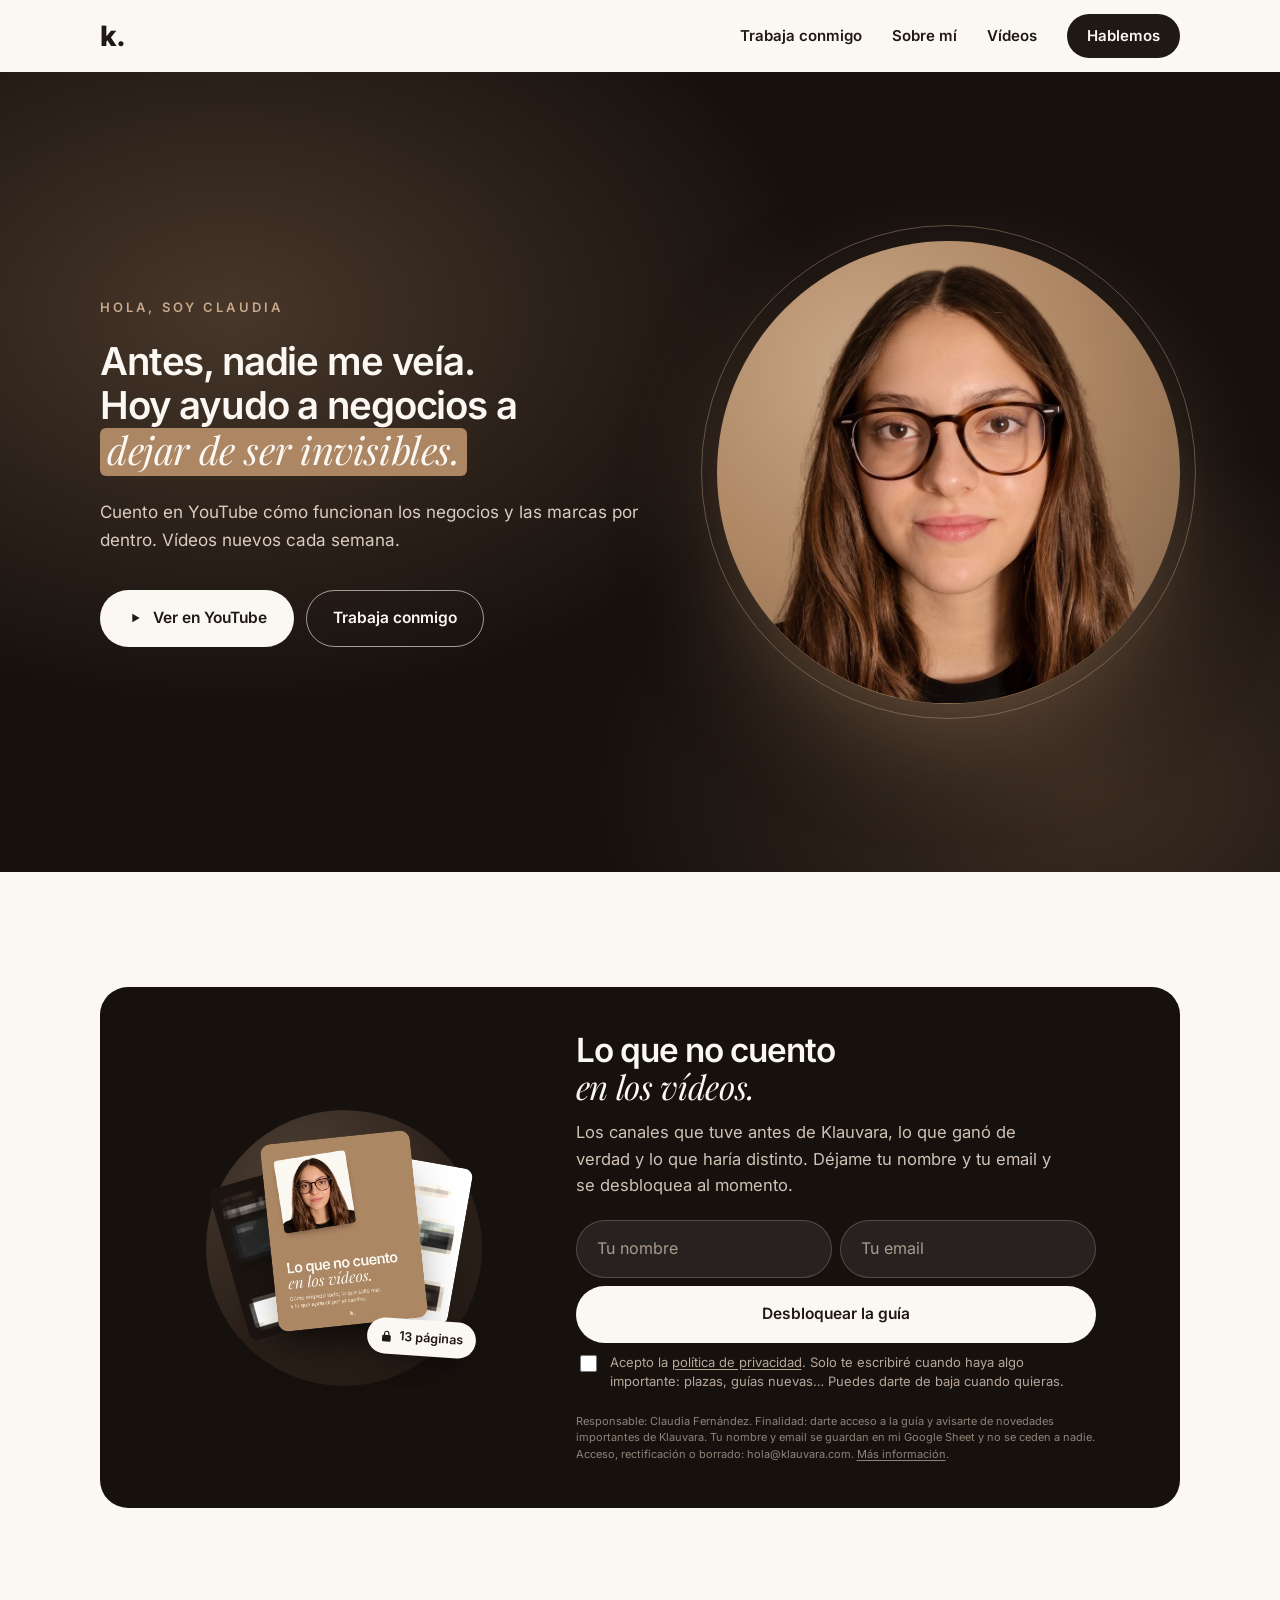
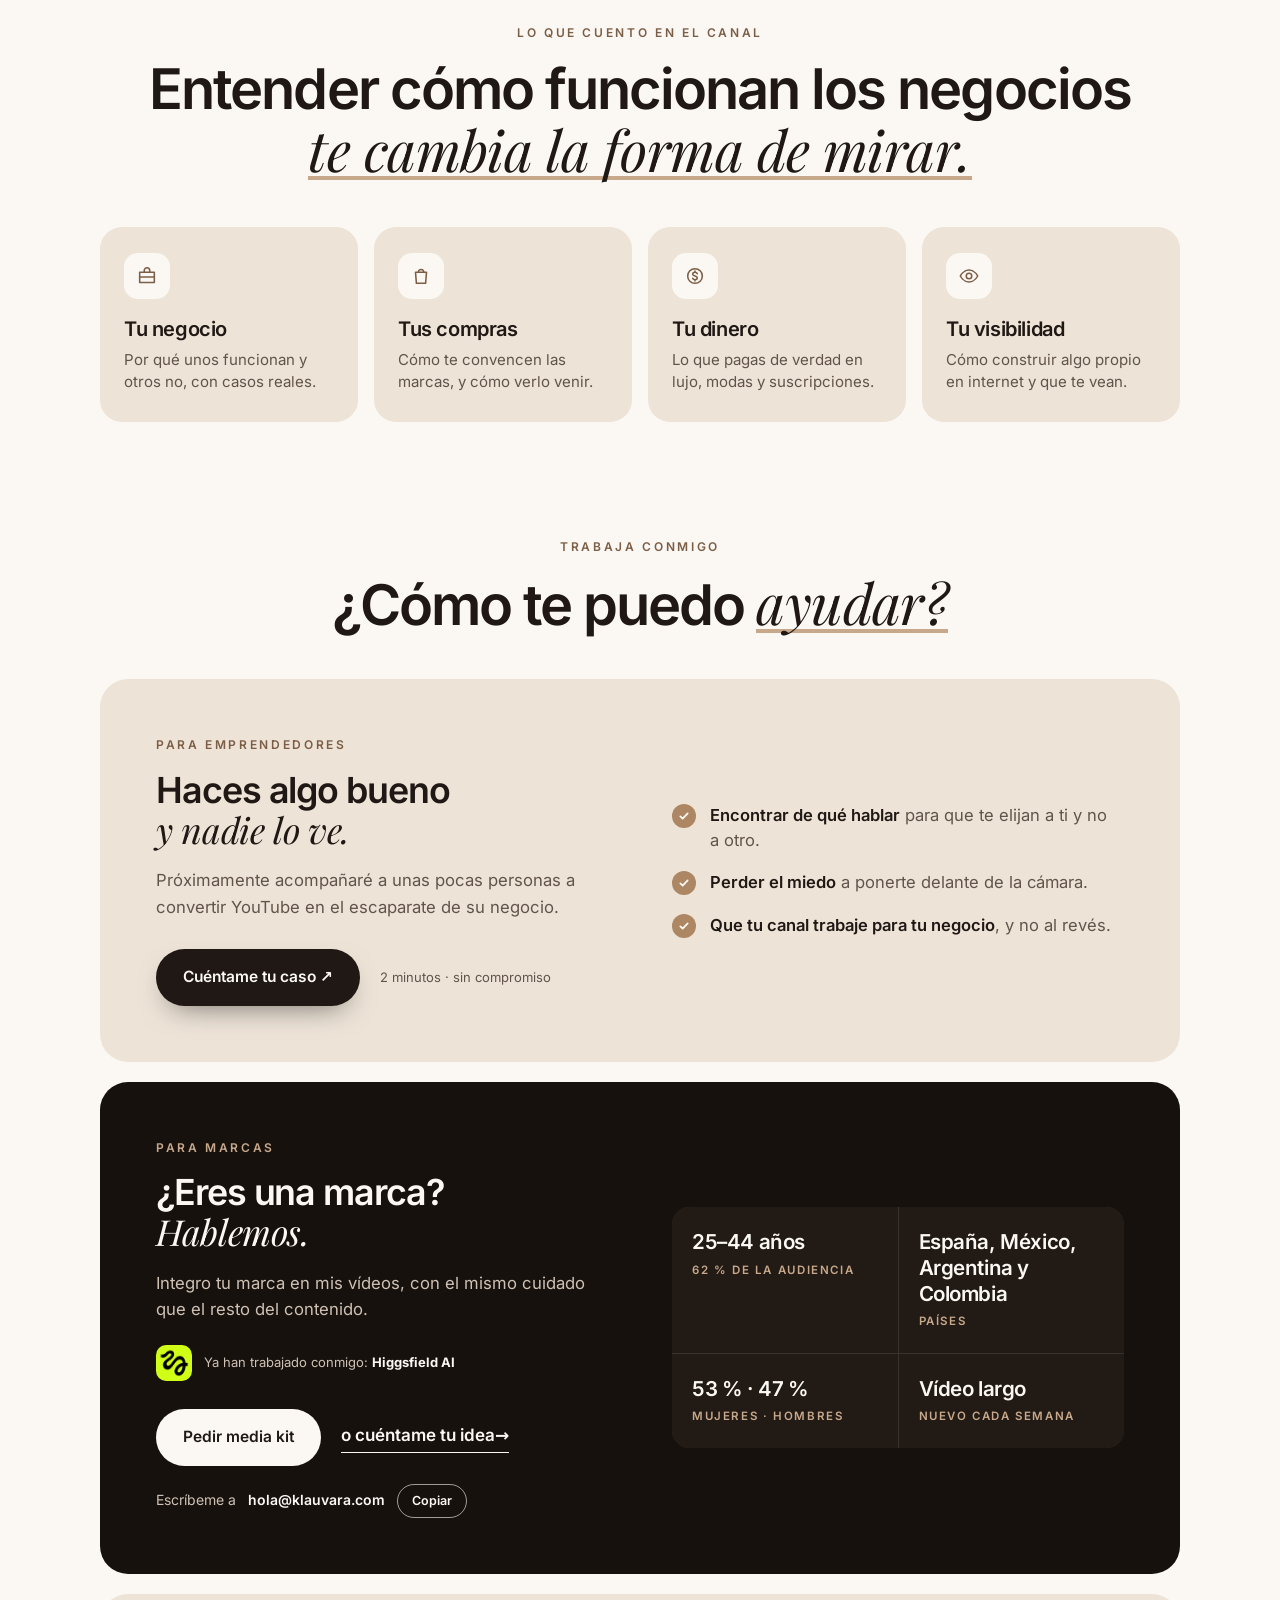
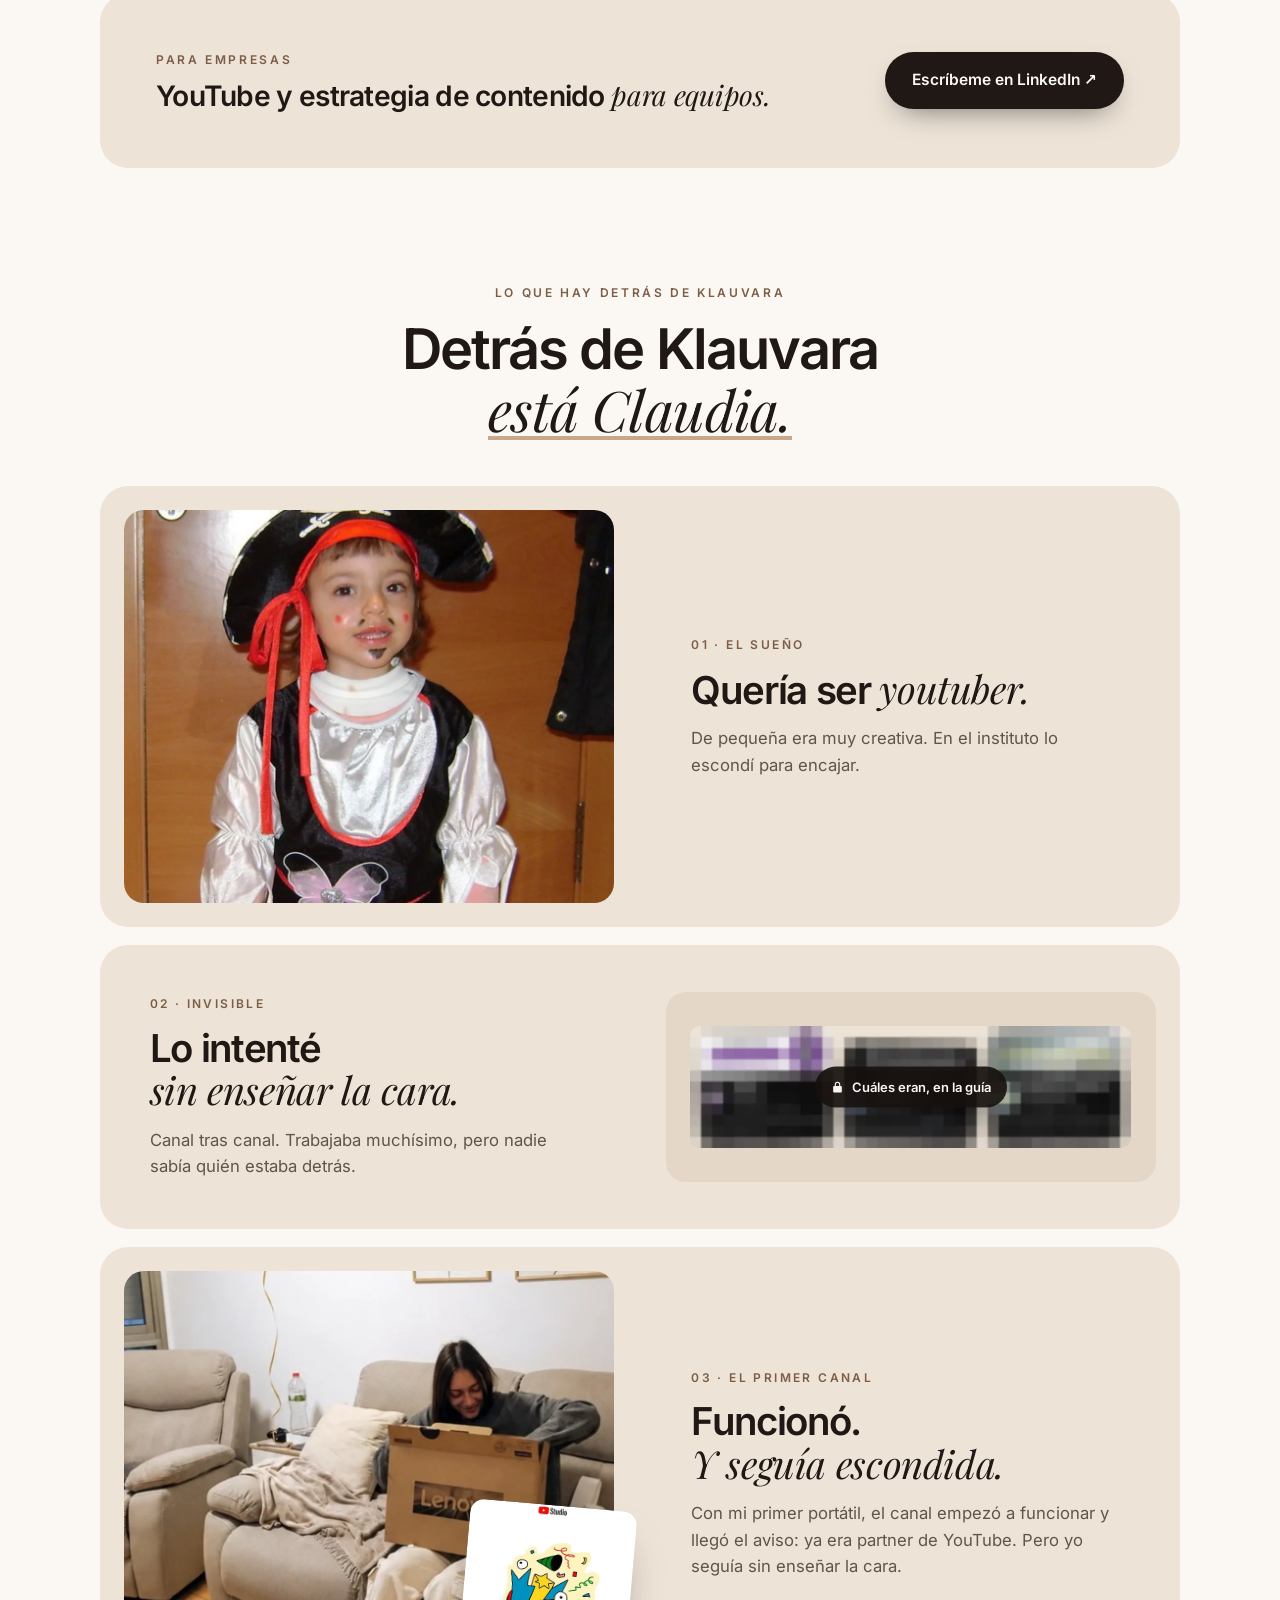
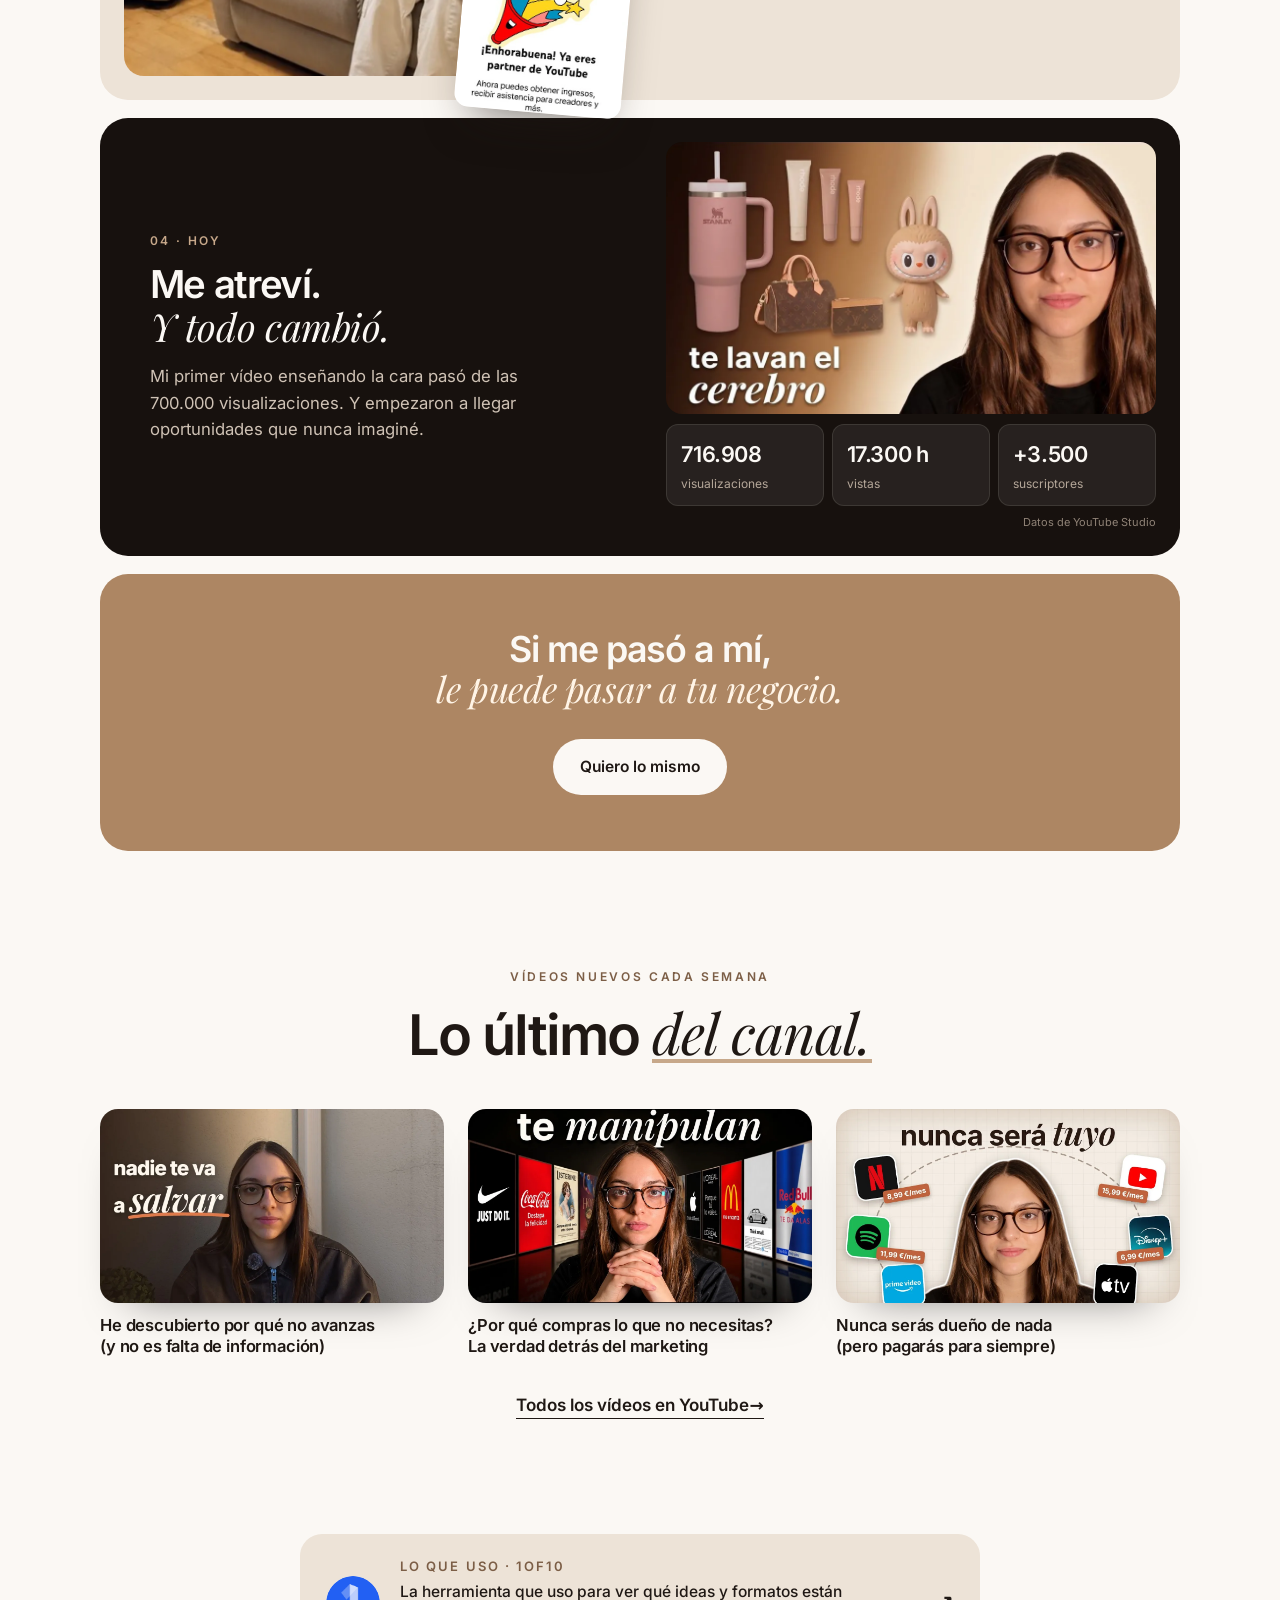
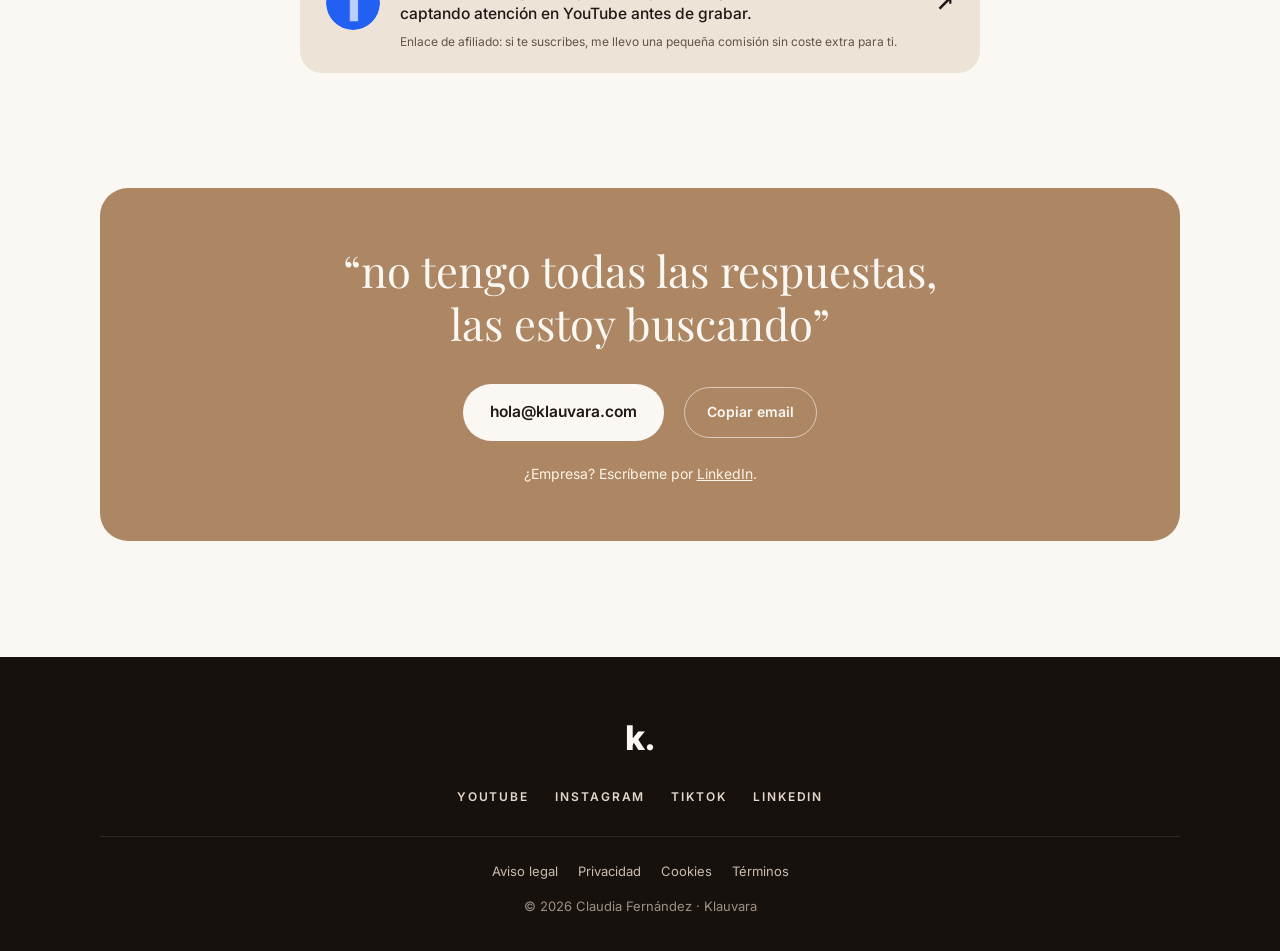
==== index.html @ e5e53ac4 "Últimos vídeos de YouTube" ====
<!DOCTYPE html>
<html lang="es">
<head>
  <meta charset="UTF-8">
  <script>if (window.top !== window.self) { try { window.top.location = window.self.location; } catch (e) { document.documentElement.style.display = 'none'; } }</script>
  <meta http-equiv="Content-Security-Policy" content="default-src 'self'; script-src 'self' 'sha256-qB01JqjT+mB6JKcHXYG+68RppGRiMydDMi58H8fkYqk=' 'sha256-iMA9ANqcUFNiVoiMjnWvxk3o/Yt6QMe22K6a4fXTZBU=' https://gc.zgo.at; style-src 'self' 'unsafe-inline'; img-src 'self' data: https://klauvara.goatcounter.com; font-src 'self'; connect-src 'self' https://script.google.com https://script.googleusercontent.com https://klauvara.goatcounter.com; object-src 'none'; base-uri 'self'; form-action 'self'; upgrade-insecure-requests">
  <meta name="referrer" content="strict-origin-when-cross-origin">
  <meta name="viewport" content="width=device-width, initial-scale=1, viewport-fit=cover">
  <title>Claudia Fernández (Klauvara) · Negocios, marcas e internet en YouTube</title>
  <meta name="description" content="Klauvara: negocios, marcas e internet por dentro. La historia de Claudia, de canales sin cara a dar la cara, y cómo ayuda a emprendedores a dejar de ser invisibles con YouTube.">
  <link rel="canonical" href="https://klauvara.com/">
  <meta name="robots" content="index, follow, max-image-preview:large">
  <meta name="author" content="Claudia Fernández">
  <meta name="theme-color" content="#AD8663">
  <meta property="og:site_name" content="Klauvara">
  <meta property="og:locale" content="es_ES">
  <meta property="og:type" content="website">
  <meta property="og:url" content="https://klauvara.com/">
  <meta property="og:title" content="Claudia Fernández · Klauvara">
  <meta property="og:description" content="Negocios, marcas e internet. Vídeos nuevos cada semana. Llévate gratis lo que no cuento en los vídeos.">
  <meta property="og:image" content="https://klauvara.com/og-image.jpg">
  <meta property="og:image:width" content="1200">
  <meta property="og:image:height" content="630">
  <meta property="og:image:alt" content="Claudia Fernández, Klauvara">
  <meta name="twitter:card" content="summary_large_image">
  <meta name="twitter:title" content="Claudia Fernández · Klauvara">
  <meta name="twitter:description" content="Negocios, marcas e internet. Vídeos nuevos cada semana.">
  <meta name="twitter:image" content="https://klauvara.com/og-image.jpg">
  <link rel="icon" href="favicon.ico" sizes="any">
  <link rel="icon" type="image/png" sizes="32x32" href="favicon-32.png">
  <link rel="apple-touch-icon" href="apple-touch-icon.png">
  <link rel="preload" as="image" href="claudia-recorte.webp" fetchpriority="high">
  <script type="application/ld+json">
  {
    "@context": "https://schema.org",
    "@graph": [
      {
        "@type": "Person",
        "@id": "https://klauvara.com/#claudia",
        "name": "Claudia Fernández",
        "alternateName": "Klauvara",
        "url": "https://klauvara.com/",
        "image": "https://klauvara.com/retrato-claro.webp",
        "email": "mailto:hola@klauvara.com",
        "jobTitle": "Creadora de contenido en YouTube",
        "knowsAbout": ["Negocios", "Marcas", "Marketing", "Consumo", "YouTube", "Estrategia de contenido"],
        "sameAs": [
          "https://www.youtube.com/@klauvara",
          "https://www.instagram.com/klauvara",
          "https://www.tiktok.com/@klauvara",
          "https://www.linkedin.com/in/claudia-fern%C3%A1ndez-508153402"
        ]
      },
      {
        "@type": "WebSite",
        "@id": "https://klauvara.com/#web",
        "url": "https://klauvara.com/",
        "name": "Klauvara",
        "inLanguage": "es",
        "publisher": { "@id": "https://klauvara.com/#claudia" }
      }
    ]
  }
  </script>
  <link rel="preload" href="fonts/inter.woff2" as="font" type="font/woff2" crossorigin>
  <style>
@font-face{font-family:"Inter";src:url(fonts/inter.woff2) format("woff2");font-weight:100 900;font-style:normal;font-display:swap}
@font-face{font-family:"Playfair Display";src:url(fonts/playfair.woff2) format("woff2");font-weight:400 900;font-style:normal;font-display:swap}
@font-face{font-family:"Playfair Display";src:url(fonts/playfair-italic.woff2) format("woff2");font-weight:400 900;font-style:italic;font-display:swap}
/* =========================================================
   KLAUVARA · estilos
   Cambia los colores aquí y se actualiza toda la web.
   La página está hecha de tarjetas redondeadas con el mismo
   orden: título grande, poco texto y un botón.
   ========================================================= */
:root {
  --tan: #AD8663;
  --tan-deep: #7C5E46;
  --tan-light: #C7A88A;
  --sand: #EDE3D7;
  --paper: #FBF8F4;
  --ink: #1F1814;
  --ink-soft: #62544A;
  --night: #17110E;
  --line: rgba(31, 24, 20, .1);
  --sans: "Inter", system-ui, -apple-system, "Segoe UI", Roboto, sans-serif;
  --serif: "Playfair Display", Georgia, serif;
  --wrap: 1160px;
  --gutter: clamp(16px, 4vw, 40px);
  --r: 28px;
  --ease: cubic-bezier(.2, .7, .2, 1);
}

*, *::before, *::after { box-sizing: border-box; }
html { scroll-behavior: smooth; scroll-padding-top: 76px; overflow-x: clip; }
body { margin: 0; font-family: var(--sans); font-size: 17px; line-height: 1.6; color: var(--ink); background: var(--paper); -webkit-font-smoothing: antialiased; overflow-x: clip; }
img, video { max-width: 100%; display: block; }
img { height: auto; }
a { color: inherit; }
h1, h2, h3, p, ul, figure { margin: 0; }
ul { padding: 0; list-style: none; }
h1, h2, h3, .h2, .h3, .quote__text { text-wrap: balance; }
p, li { text-wrap: pretty; }
em { font-family: var(--serif); font-style: italic; font-weight: 400; letter-spacing: -.01em; }
.wrap { max-width: var(--wrap); margin: 0 auto; padding: 0 var(--gutter); }
.skip { position: absolute; left: -999px; top: 8px; background: var(--ink); color: var(--paper); padding: 8px 14px; z-index: 100; }
.skip:focus { left: 8px; }
:focus-visible { outline: 2px solid var(--tan-deep); outline-offset: 3px; border-radius: 6px; }

/* ---------- piezas comunes ---------- */
.block { padding: clamp(72px, 9vw, 120px) 0 0; }
.block:last-of-type { padding-bottom: clamp(72px, 9vw, 120px); }
.kicker { display: block; font-size: 12px; font-weight: 600; letter-spacing: .22em; text-transform: uppercase; color: var(--tan-deep); margin-bottom: 16px; }
.h2 { font-size: clamp(32px, 4.6vw, 56px); line-height: 1.08; letter-spacing: -.035em; font-weight: 600; text-align: center; max-width: 18em; margin: 0 auto; }
.h3 { font-size: clamp(26px, 2.8vw, 38px); line-height: 1.1; letter-spacing: -.03em; font-weight: 600; }
.p { margin-top: 16px; font-size: clamp(16px, 1.3vw, 18px); color: var(--ink-soft); }
.card { background: var(--sand); border-radius: var(--r); padding: clamp(28px, 4.5vw, 56px); }
.card--night { background: var(--night); color: var(--paper); }
.card--night .p { color: #CFC2B5; }
.card--night .kicker { color: var(--tan-light); }
.actions { display: flex; flex-wrap: wrap; align-items: center; gap: 12px 20px; margin-top: 28px; }
.note { font-size: 13px; color: var(--ink-soft); }
.js .h2 em { background: linear-gradient(var(--tan-light), var(--tan-light)) no-repeat 0 92% / 0 .08em; -webkit-box-decoration-break: clone; box-decoration-break: clone; transition: background-size 1.1s .35s var(--ease); }
.js .in .h2 em, .js .h2.in em { background-size: 100% .08em; }

/* ---------- botones ---------- */
.btn { display: inline-flex; align-items: center; justify-content: center; gap: 10px; font: inherit; font-weight: 600; font-size: 15.5px; text-decoration: none; padding: 15px 26px; border-radius: 999px; border: 1.5px solid transparent; cursor: pointer; transition: transform .25s var(--ease), background .25s, color .25s, box-shadow .25s; }
.btn:hover { transform: translateY(-2px); }
.btn--dark { background: var(--ink); color: var(--paper); box-shadow: 0 12px 30px -14px rgba(0, 0, 0, .6); }
.btn--light { background: var(--paper); color: var(--ink); }
.btn--line { border-color: rgba(251, 248, 244, .6); color: var(--paper); }
.btn--line:hover { background: var(--paper); color: var(--ink); }
.link-arrow { font-weight: 600; text-decoration: none; border-bottom: 1.5px solid currentColor; padding-bottom: 3px; }
.link-arrow::after { content: " →"; display: inline-block; transition: transform .25s var(--ease); }
.link-arrow:hover::after { transform: translateX(4px); }

/* ---------- cabecera ---------- */
.top { position: sticky; top: 0; z-index: 50; background: rgba(251, 248, 244, .96); color: var(--ink); backdrop-filter: blur(14px); -webkit-backdrop-filter: blur(14px); box-shadow: 0 1px 0 var(--line); transition: box-shadow .35s; }
.top.is-solid { box-shadow: 0 1px 0 var(--line), 0 14px 30px -24px rgba(31, 24, 20, .35); }
.top__in { display: flex; align-items: center; justify-content: space-between; height: 72px; }
.mark { font-weight: 800; font-size: 28px; letter-spacing: -.03em; text-decoration: none; }
.nav { display: flex; align-items: center; gap: 30px; font-size: 15px; font-weight: 600; }
.nav a { text-decoration: none; }
.nav__cta { background: var(--ink); color: var(--paper); padding: 10px 20px; border-radius: 999px; }
.menu-btn { display: none; font: inherit; font-weight: 600; background: none; border: 1.5px solid currentColor; color: inherit; border-radius: 999px; padding: 8px 16px; }

/* ---------- portada: fondo noche con brillo cálido, foto recortada saliendo de un círculo ---------- */
.hero { position: relative; overflow: hidden; color: var(--paper); background: radial-gradient(900px 600px at 18% 30%, rgba(173, 134, 99, .32), transparent 65%), radial-gradient(700px 500px at 85% 90%, rgba(124, 94, 70, .35), transparent 70%), var(--night); }
.hero__grid { display: grid; grid-template-columns: minmax(0, 1.1fr) minmax(0, .9fr); gap: clamp(24px, 4vw, 64px); align-items: end; min-height: min(calc(100svh - 72px), 800px); }
.hero__text { align-self: center; padding: 56px 0; max-width: 640px; }
.hero__hi { font-size: 13px; font-weight: 600; letter-spacing: .24em; text-transform: uppercase; color: var(--tan-light); }
.hero__title { margin-top: 22px; font-size: clamp(34px, 3vw, 48px); line-height: 1.14; letter-spacing: -.03em; font-weight: 600; text-wrap: wrap; }
/* palabra clave resaltada: el bloque beige se dibuja de izquierda a derecha */
.hl { white-space: nowrap; color: var(--paper); background: linear-gradient(var(--tan), var(--tan)) no-repeat 0 0 / 100% 100%; padding: 0 .18em .06em; border-radius: 6px; -webkit-box-decoration-break: clone; box-decoration-break: clone; }
.hl em { font-weight: 400; }
.hero__lead { margin-top: 26px; font-size: clamp(17px, 1.3vw, 19px); color: #D9CDC1; max-width: 32em; }
.hero__actions { display: flex; flex-wrap: wrap; gap: 12px; margin-top: 36px; }
/* retrato dentro del círculo: el borde curvo recorta los hombros, con un aro fino alrededor */
.hero__media { position: relative; margin: 0; justify-self: center; align-self: center; width: min(100%, 480px); aspect-ratio: 1; }
.hero__media::after { content: ""; position: absolute; inset: -16px; border-radius: 50%; border: 1px solid rgba(199, 168, 138, .4); pointer-events: none; }
.hero__circle { position: absolute; inset: 0; border-radius: 50%; background: radial-gradient(circle at 32% 28%, #C9A787 0%, var(--tan) 48%, var(--tan-deep) 100%); box-shadow: 0 40px 120px -30px rgba(173, 134, 99, .55); }
.hero__photo { position: absolute; inset: 0; width: 100%; height: 100%; object-fit: contain; object-position: 50% 100%; clip-path: circle(50% at 50% 50%); }

/* ---------- la guía (tarjeta de suscripción) ---------- */
/* páginas reales de la guía, pixeladas y con candado */
/* brillo que recorre las páginas, como contenido sellado */
.form { margin-top: 26px; display: grid; gap: 12px; }
.form__row { display: grid; grid-template-columns: 1fr 1fr; gap: 10px; }
.form input[type=text], .form input[type=email] { font: inherit; font-size: 16px; padding: 15px 20px; border-radius: 999px; border: 1px solid rgba(251, 248, 244, .2); background: rgba(251, 248, 244, .07); color: var(--paper); width: 100%; min-width: 0; }
.form input::placeholder { color: #A99B8F; }
.form input:focus { outline: 2px solid var(--tan); border-color: transparent; }
.form .btn { width: 100%; }
.check { display: flex; gap: 10px; align-items: flex-start; font-size: 13px; color: #B5A799; line-height: 1.5; }
.check input { margin-top: 2px; width: 17px; height: 17px; accent-color: var(--tan); flex: none; }
.check--error { color: #FF8A7C; }
.check--error input { outline: 2px solid #FF6B5A; outline-offset: 2px; }
.form__msg { color: #FF8A7C; font-weight: 500; font-size: 14.5px; min-height: 1px; }
.form__legal { font-size: 11.5px; line-height: 1.5; color: #8F8276; }
.form__legal a, .check a { color: inherit; text-decoration: underline; text-underline-offset: 2px; }
.hp { position: absolute; left: -9999px; }
/* guía: tarjeta compacta, imagen a la izquierda y solo email */
.news { display: grid; grid-template-columns: minmax(0, .8fr) minmax(0, 1.2fr); gap: clamp(24px, 4vw, 56px); align-items: center; padding: clamp(28px, 3.6vw, 48px) clamp(28px, 5vw, 64px); }
.news__art { position: relative; margin: 0; width: 100%; max-width: 300px; aspect-ratio: 1; justify-self: center; }
.news__circle { position: absolute; inset: 4%; border-radius: 50%; background: radial-gradient(circle at 35% 30%, rgba(199, 168, 138, .34), rgba(124, 94, 70, .2) 60%, rgba(124, 94, 70, .08) 100%); }
.news__cover { position: absolute; z-index: 3; width: 50%; left: 25%; top: 13%; border-radius: 10px; transform: rotate(-6deg); box-shadow: 0 30px 50px -20px rgba(0, 0, 0, .75); transition: transform .5s var(--ease); }
.news__page { position: absolute; width: 42%; top: 20%; border-radius: 9px; filter: brightness(1.2); box-shadow: 0 24px 40px -20px rgba(0, 0, 0, .7); transition: transform .5s var(--ease); }
.news__page--1 { z-index: 2; left: 47%; transform: rotate(10deg); }
.news__page--2 { z-index: 1; left: 11%; transform: rotate(-16deg); top: 24%; }
.news:hover .news__cover { transform: rotate(-3deg) translateY(-6px); }
.news:hover .news__page--1 { transform: rotate(14deg) translateX(8px); }
.news:hover .news__page--2 { transform: rotate(-20deg) translateX(-8px); }
.news__lock { position: absolute; z-index: 4; right: 6%; bottom: 14%; display: inline-flex; align-items: center; gap: 6px; background: var(--paper); color: var(--ink); font-size: 12.5px; font-weight: 600; padding: 8px 13px; border-radius: 999px; transform: rotate(4deg); box-shadow: 0 14px 26px -12px rgba(0, 0, 0, .6); }
.news__title { font-size: clamp(28px, 2.6vw, 40px); line-height: 1.08; letter-spacing: -.03em; font-weight: 600; }
.news__text { margin-top: 12px; color: #CFC2B5; font-size: 16.5px; max-width: 30em; }
.news__form { margin-top: 22px; gap: 10px; max-width: 520px; }
.news__row { display: grid; grid-template-columns: minmax(0, 1fr) minmax(0, 1fr); gap: 8px; }
.news__row .btn { grid-column: 1 / -1; width: 100%; white-space: nowrap; }
.news__form .form__legal { font-size: 11px; }
.news__form[hidden], .news__done[hidden] { display: none; }
.news__done { margin-top: 24px; }
.news__done .btn { gap: 10px; }
.news__note { margin-top: 12px; font-size: 13.5px; color: #B5A799; }
.modal__box a.btn { margin-top: 22px; width: 100%; }
.modal__tip.modal__tip--plain { display: block; text-align: center; background: none; border: 0; padding: 0; margin-top: 14px; font-size: 13.5px; }
.modal__close { margin-top: 10px; font: inherit; font-size: 14px; font-weight: 600; color: var(--ink-soft); background: none; border: 0; cursor: pointer; text-decoration: underline; text-underline-offset: 3px; }


/* ---------- 4 tarjetas con icono ---------- */
.areas { display: grid; grid-template-columns: repeat(4, 1fr); gap: 16px; margin-top: 44px; }
.area { background: var(--sand); border-radius: 22px; padding: 26px 24px 28px; transition: transform .35s var(--ease), box-shadow .35s var(--ease); }
.area:hover { transform: translateY(-4px); box-shadow: 0 30px 50px -34px rgba(60, 35, 20, .45); }
.area__icon { width: 46px; height: 46px; border-radius: 14px; background: var(--paper); color: var(--tan-deep); display: grid; place-items: center; }
.area h3 { margin-top: 18px; font-size: 20px; font-weight: 600; letter-spacing: -.02em; line-height: 1.2; }
.area p { margin-top: 8px; font-size: 15px; color: var(--ink-soft); line-height: 1.5; }
.js .areas .reveal:nth-child(2) { transition-delay: .08s; }
.js .areas .reveal:nth-child(3) { transition-delay: .16s; }
.js .areas .reveal:nth-child(4) { transition-delay: .24s; }

/* ---------- vídeos ---------- */
.rail { display: grid; grid-template-columns: repeat(3, 1fr); gap: 24px; margin-top: 44px; }
.video { text-decoration: none; display: flex; flex-direction: column; gap: 12px; }
.video__img { position: relative; display: block; border-radius: 18px; overflow: hidden; box-shadow: 0 24px 44px -30px rgba(0, 0, 0, .5); transition: box-shadow .4s var(--ease), transform .4s var(--ease); }
.video:hover .video__img { transform: translateY(-4px); }
.video__img img { width: 100%; aspect-ratio: 16 / 9; object-fit: cover; transition: transform .6s var(--ease); }
.video:hover .video__img img { transform: scale(1.05); }
.play { position: absolute; left: 50%; top: 50%; width: 58px; height: 58px; margin: -29px 0 0 -29px; border-radius: 50%; background: rgba(251, 248, 244, .92); opacity: 0; transform: scale(.8); transition: .3s var(--ease); }
.play::after { content: ""; position: absolute; left: 23px; top: 18px; border-left: 16px solid var(--ink); border-top: 11px solid transparent; border-bottom: 11px solid transparent; }
.video:hover .play { opacity: 1; transform: scale(1); }
.video h3 { font-size: 16.5px; font-weight: 600; line-height: 1.3; letter-spacing: -.01em; }
.js .rail .reveal:nth-child(2) { transition-delay: .12s; }
.js .rail .reveal:nth-child(3) { transition-delay: .24s; }
.center-link { text-align: center; margin-top: 34px; }

/* ---------- cómo te puedo ayudar: tarjetas grandes ---------- */
.offers { display: grid; gap: 20px; margin-top: 44px; }
.offer { display: grid; grid-template-columns: 1fr 1fr; gap: clamp(28px, 5vw, 64px); align-items: center; }
.offer > * { min-width: 0; }
.stats { display: grid; grid-template-columns: 1fr 1fr; gap: 1px; background: rgba(251, 248, 244, .14); border-radius: 18px; overflow: hidden; }
.stats li { background: #221A15; padding: 22px 20px; }
.stats b { display: block; font-size: clamp(17px, 1.6vw, 21px); font-weight: 600; letter-spacing: -.02em; line-height: 1.25; }
.stats span { display: block; margin-top: 6px; font-size: 11.5px; font-weight: 600; letter-spacing: .14em; text-transform: uppercase; color: var(--tan-light); }
.center-head { text-align: center; }
.trust { display: flex; align-items: center; gap: 12px; margin-top: 22px; font-size: 13px; color: #CFC2B5; }
.trust img { width: 36px; height: 36px; border-radius: 10px; }
.trust strong { color: var(--paper); }
.card--night .link-arrow { color: var(--paper); }

/* ---------- mi historia: capítulos con foto ---------- */
.ticks { display: grid; gap: 18px; }
.ticks li { position: relative; padding-left: 38px; font-size: 16.5px; line-height: 1.5; color: var(--ink-soft); }
.ticks li::before { content: ""; position: absolute; left: 0; top: 1px; width: 24px; height: 24px; border-radius: 50%; background: var(--tan) url("data:image/svg+xml,%3Csvg xmlns='http://www.w3.org/2000/svg' viewBox='0 0 24 24'%3E%3Cpath fill='none' stroke='%23FBF8F4' stroke-width='2.6' stroke-linecap='round' stroke-linejoin='round' d='M6.5 12.5l3.5 3.5 7.5-8'/%3E%3C/svg%3E") center / 16px no-repeat; }
.ticks b { color: var(--ink); font-weight: 600; }
.chapters { display: grid; gap: 18px; margin: 44px 0 0; padding: 0; list-style: none; }
.chapter { display: grid; grid-template-columns: 1fr 1fr; gap: clamp(24px, 4vw, 56px); align-items: center; background: var(--sand); border-radius: var(--r); padding: clamp(16px, 2.2vw, 24px); }
.chapter > * { min-width: 0; }
.chapter:nth-child(even) .chapter__img { order: 2; }
.chapter__img { margin: 0; border-radius: 20px; overflow: hidden; }
.chapter__img img { width: 100%; height: auto; }
.chapter__img--contain { background: #E4D7C8; padding: 7% 5%; }
.chapter__body { padding: clamp(6px, 2vw, 28px); }
.chapter__n { display: block; font-size: 12px; font-weight: 600; letter-spacing: .2em; text-transform: uppercase; color: var(--tan-deep); }
.chapter h3 { margin-top: 14px; font-size: clamp(28px, 3vw, 42px); line-height: 1.08; letter-spacing: -.035em; font-weight: 600; }
.chapter p { margin-top: 14px; font-size: clamp(16px, 1.3vw, 18px); color: var(--ink-soft); max-width: 26em; }
.chapter--after { background: var(--night); color: var(--paper); }
/* 02: canales pixelados con candado */
.chapter__img--locked { position: relative; }
.chapter__img--locked img { border-radius: 10px; }
.locked-pill { position: absolute; left: 50%; top: 50%; transform: translate(-50%, -50%); display: inline-flex; align-items: center; gap: 8px; white-space: nowrap; background: rgba(23, 17, 14, .9); color: var(--paper); font-size: 13px; font-weight: 600; text-decoration: none; padding: 10px 16px; border-radius: 999px; box-shadow: 0 16px 30px -14px rgba(0, 0, 0, .6); transition: transform .3s var(--ease), background .3s; }
.locked-pill:hover { transform: translate(-50%, -50%) scale(1.05); background: var(--ink); }
/* 03: foto + aviso de partner encima */
.chapter__img--stack { position: relative; overflow: visible; }
.chapter__img--stack > img:first-child { border-radius: 20px; }
.chapter__img .sticker { position: absolute; right: -3%; bottom: -9%; width: 34%; height: auto; transform: rotate(5deg); border-radius: 14px; box-shadow: 0 24px 44px -18px rgba(31, 24, 20, .55); }
/* 04: miniatura + métricas */
.chapter__img--stats { overflow: visible; }
.chapter__img--stats img { border-radius: 16px; }
.metrics { display: grid; grid-template-columns: repeat(3, 1fr); gap: 8px; margin: 10px 0 0; padding: 0; list-style: none; }
.metrics li { background: rgba(251, 248, 244, .07); border: 1px solid rgba(251, 248, 244, .1); border-radius: 12px; padding: 12px 14px; }
.metrics b { display: block; font-size: clamp(18px, 1.7vw, 24px); font-weight: 600; letter-spacing: -.02em; color: var(--paper); }
.metrics span { display: block; margin-top: 2px; font-size: 12px; color: #B5A799; }
.chapter__img--stats figcaption { margin-top: 8px; font-size: 11px; color: #8F8276; text-align: right; }
.chapter--after .chapter__n { color: var(--tan-light); }
.chapter--after p { color: #CFC2B5; }
.bridge { margin-top: 18px; background: var(--tan); color: var(--paper); text-align: center; }
.bridge .h3 { max-width: 16em; margin: 0 auto; }
.bridge .h3 em { color: #FFF4E6; }
.bridge .actions { justify-content: center; }
.mini { display: flex; align-items: center; justify-content: space-between; gap: 20px 40px; flex-wrap: wrap; }
.mini .kicker { margin-bottom: 10px; }
.mini__title { font-size: clamp(22px, 2.2vw, 30px); line-height: 1.15; letter-spacing: -.025em; font-weight: 600; max-width: 22em; }

/* ---------- herramienta ---------- */
.tool__card { display: flex; align-items: center; gap: 20px; max-width: 680px; margin: 0 auto; text-decoration: none; background: var(--sand); border-radius: 22px; padding: 22px 26px; transition: transform .3s var(--ease), box-shadow .3s; }
.tool__card:hover { transform: translateY(-3px); box-shadow: 0 30px 50px -30px rgba(0, 0, 0, .35); }
.tool__card img { flex: none; width: 54px; height: 54px; border-radius: 50%; }
.tool__name { display: block; font-size: 13px; font-weight: 600; letter-spacing: .16em; text-transform: uppercase; color: var(--tan-deep); }
.tool__desc { display: block; margin-top: 4px; font-size: 15.5px; font-weight: 500; line-height: 1.45; }
.tool__note { display: block; margin-top: 6px; font-size: 12px; color: var(--ink-soft); }
.tool__go { flex: none; margin-left: auto; font-weight: 600; font-size: 22px; }

/* ---------- cierre ---------- */
.final { background: var(--tan); color: var(--paper); text-align: center; }
.quote__text { font-family: var(--serif); font-size: clamp(26px, 3.4vw, 46px); line-height: 1.22; max-width: 17em; margin: 0 auto; }
.quote__text .w { opacity: .35; transition: opacity .4s; }
.quote__text .w.on { opacity: 1; }
.final .actions { justify-content: center; margin-top: 34px; }
.copy { font: inherit; font-size: 14px; font-weight: 600; background: none; color: var(--paper); border: 1.5px solid rgba(251, 248, 244, .6); padding: 13px 22px; border-radius: 999px; cursor: pointer; transition: background .2s, color .2s; }
.copy:hover { background: var(--paper); color: var(--ink); }
.mailnote { margin-top: 18px; font-size: 14px; color: #CFC2B5; display: flex; flex-wrap: wrap; align-items: center; gap: 8px 12px; }
.mailnote strong { color: var(--paper); font-weight: 600; }
.copy--sm { padding: 6px 14px; font-size: 12.5px; }
.final__b2b { margin-top: 22px; font-size: 14px; color: #FFF4E6; }

/* ---------- pie ---------- */
.foot { background: var(--night); color: #9E9083; padding: 54px 0 34px; font-size: 13px; text-align: center; }
.foot__k { font-weight: 800; font-size: 34px; color: var(--paper); letter-spacing: -.03em; text-decoration: none; }
.socials { display: flex; flex-wrap: wrap; justify-content: center; gap: 10px 26px; margin-top: 22px; font-size: 12px; font-weight: 600; letter-spacing: .16em; text-transform: uppercase; }
.socials a { color: #E3D7CB; text-decoration: none; }
.socials a:hover { color: var(--paper); }
.foot__legal { display: flex; flex-wrap: wrap; justify-content: center; gap: 6px 20px; margin-top: 30px; padding-top: 24px; border-top: 1px solid rgba(251, 248, 244, .1); }
.foot__legal a { color: #C9BCAF; text-decoration: none; }
.foot__legal a:hover { color: var(--paper); text-decoration: underline; }
.foot__copy { margin-top: 14px; }
.toast { position: fixed; left: 50%; bottom: 26px; transform: translate(-50%, 20px); background: var(--ink); color: var(--paper); padding: 12px 20px; border-radius: 999px; font-size: 14px; opacity: 0; pointer-events: none; transition: .25s; z-index: 95; }
.toast.show { opacity: 1; transform: translate(-50%, 0); }

/* ---------- pop-up de confirmación ---------- */
.modal { position: fixed; inset: 0; z-index: 99; display: grid; place-items: center; padding: 20px; background: rgba(23, 17, 14, 0); transition: background .3s; }
.modal[hidden] { display: none; }
.modal.is-open { background: rgba(23, 17, 14, .62); backdrop-filter: blur(8px); -webkit-backdrop-filter: blur(8px); }
.modal__box { position: relative; background: var(--paper); color: var(--ink); border-radius: 30px; padding: 46px 32px 30px; max-width: 420px; width: 100%; text-align: center; box-shadow: 0 50px 100px -30px rgba(0, 0, 0, .7); opacity: 0; transform: translateY(24px) scale(.96); transition: opacity .35s var(--ease), transform .45s var(--ease); overflow: hidden; }
.modal.is-open .modal__box { opacity: 1; transform: none; }
.modal__box::before { content: ""; position: absolute; inset: 0 0 auto; height: 6px; background: var(--tan); }
.modal__x { position: absolute; top: 14px; right: 14px; width: 38px; height: 38px; border-radius: 50%; border: 0; background: transparent; color: var(--ink-soft); font-size: 26px; line-height: 1; cursor: pointer; }
.modal__x:hover { background: var(--sand); color: var(--ink); }
.modal__seal { width: 72px; height: 72px; margin: 0 auto 18px; border-radius: 50%; background: var(--tan); color: #fff; display: grid; place-items: center; box-shadow: 0 0 0 8px rgba(173, 134, 99, .16); }
.modal.is-open .modal__seal { animation: seal .6s .15s var(--ease) both; }
.modal__seal path { stroke-dasharray: 24; stroke-dashoffset: 24; }
.modal.is-open .modal__seal path { animation: tick .45s .45s ease-out forwards; }
.modal__eyebrow { font-size: 12px; font-weight: 600; letter-spacing: .2em; text-transform: uppercase; color: var(--tan-deep); }
.modal__box h3 { font-size: clamp(28px, 7vw, 34px); font-weight: 600; letter-spacing: -.025em; line-height: 1.1; margin-top: 8px; }
.modal__text { color: var(--ink-soft); margin-top: 12px; font-size: 17px; line-height: 1.55; }
.modal__text em { color: var(--ink); }
.modal__hola { display: block; }
.modal__hola:empty { display: none; }
.modal__tip { display: flex; gap: 12px; align-items: flex-start; text-align: left; margin-top: 20px; background: #fff; border: 1px solid var(--sand); border-radius: 16px; padding: 14px 16px; font-size: 14.5px; line-height: 1.5; color: var(--ink-soft); }
.modal__tip svg { flex: none; color: var(--tan-deep); margin-top: 1px; }
.modal__tip b { color: var(--ink); font-weight: 600; }
.modal__box .btn { margin-top: 22px; width: 100%; }
.modal__k { margin-top: 18px; font-weight: 700; font-size: 20px; color: var(--tan); }
body.modal-open { overflow: hidden; }
@keyframes seal { from { transform: scale(.4); opacity: 0; } 70% { transform: scale(1.08); } to { transform: scale(1); opacity: 1; } }
@keyframes tick { to { stroke-dashoffset: 0; } }

/* ---------- animaciones ---------- */
.js .reveal { opacity: 0; transform: translateY(28px); transition: opacity .9s var(--ease), transform .9s var(--ease); }
.js .reveal.in { opacity: 1; transform: none; }
.js .hero__text > * { animation: rise .9s var(--ease) both; }
.js .hero__title { animation-delay: .08s; }
.js .hero__lead { animation-delay: .3s; }
.js .hero__actions { animation-delay: .4s; }
.js .hl { animation: mark 1s .75s var(--ease) both; }
.js .hero__circle { animation: grow 1.2s .1s var(--ease) both; }
.js .hero__photo { animation: rise 1.2s .3s var(--ease) both; }
@keyframes rise { from { opacity: 0; transform: translateY(30px); } }
@keyframes mark { from { background-size: 0 100%; } }
@keyframes grow { from { opacity: 0; transform: scale(.85); } }
@media (prefers-reduced-motion: reduce) {
  *, *::before, *::after { animation: none !important; transition: none !important; }
  .js .reveal { opacity: 1; transform: none; }
  .quote__text .w { opacity: 1; }
}

/* ---------- tablet ---------- */
@media (max-width: 980px) {
  .hero__grid { grid-template-columns: minmax(0, 1fr); min-height: 0; gap: 8px; }
  .hero__text { padding: 48px 0 0; text-align: center; margin: 0 auto; }
  .hero__lead { margin-left: auto; margin-right: auto; }
  .hero__actions { justify-content: center; }
  .hero__media { width: min(78%, 340px); margin: 24px auto 64px; }
  .offer, .chapter, .news { grid-template-columns: 1fr; }
  .news { text-align: center; }
  .news__text, .news__form { margin-left: auto; margin-right: auto; }
  .news__art { max-width: 240px; }
  .news__form .check, .news__form .form__legal { text-align: left; }
  .chapter:nth-child(even) .chapter__img { order: 0; }
  .chapter__img .sticker { width: 38%; right: 2%; bottom: -6%; }
  .chapter__img--stack { margin-bottom: 18px; }
  .rail { grid-template-columns: 1fr; max-width: 520px; margin-left: auto; margin-right: auto; }
  .areas { grid-template-columns: 1fr 1fr; }
}

/* ---------- móvil ---------- */
@media (max-width: 760px) {
  .menu-btn { display: block; }
  .nav { position: absolute; top: 72px; left: 0; right: 0; background: var(--paper); color: var(--ink); flex-direction: column; align-items: flex-start; gap: 0; padding: 8px var(--gutter) 24px; display: none; box-shadow: 0 20px 30px -20px rgba(0, 0, 0, .3); }
  .nav.open { display: flex; }
  .nav a { padding: 12px 0; font-size: 18px; }
  .nav__cta { margin-top: 10px; padding: 12px 22px !important; background: var(--ink) !important; color: var(--paper) !important; }
  .hero__hi { font-size: 11.5px; letter-spacing: .2em; }
  .hero__title { font-size: clamp(30px, 8vw, 38px); }
  .hl { white-space: normal; }
  .hero__actions .btn { flex: 1 1 100%; }
  .card { border-radius: 24px; }
  .metrics li { padding: 10px; }
  .metrics b { font-size: 16px; }
  .metrics span { font-size: 11px; }
  .locked-pill { font-size: 12px; padding: 8px 13px; }

  .mini .btn { flex: 1 1 100%; }
  .actions .btn { flex: 1 1 100%; }
  .tool__card { padding: 20px; }
  .tool__go { display: none; }
  .areas { grid-template-columns: 1fr; gap: 12px; }
  .news__row { grid-template-columns: 1fr; }
  .news__row .btn { width: 100%; }
  .area { display: grid; grid-template-columns: auto 1fr; column-gap: 16px; padding: 20px; }
  .area__icon { grid-row: span 2; }
  .area h3 { margin-top: 2px; }
  .area p { margin-top: 4px; }
}
</style>
</head>
<body>
  <a class="skip" href="#contenido">Saltar al contenido</a>

  <header class="top">
    <div class="wrap top__in">
      <a href="/" class="mark" aria-label="Klauvara, inicio">k.</a>
      <button class="menu-btn" aria-expanded="false" aria-controls="nav">Menú</button>
      <nav id="nav" class="nav">
        <a href="#ayuda">Trabaja conmigo</a>
        <a href="#sobre-mi">Sobre mí</a>
        <a href="#videos">Vídeos</a>
        <a href="#contacto" class="nav__cta">Hablemos</a>
      </nav>
    </div>
  </header>

  <main id="contenido">

    <!-- PORTADA -->
    <section class="hero">
      <div class="wrap hero__grid">
        <div class="hero__text">
          <p class="hero__hi">Hola, soy Claudia</p>
          <h1 class="hero__title">Antes, nadie me veía.<br>Hoy ayudo a negocios a<br><span class="hl"><em>dejar de ser invisibles.</em></span></h1>
          <p class="hero__lead">Cuento en YouTube cómo funcionan los negocios y las marcas por dentro. Vídeos nuevos cada semana.</p>
          <div class="hero__actions">
            <a class="btn btn--light" href="https://www.youtube.com/@klauvara" target="_blank" rel="noopener"><svg viewBox="0 0 24 24" width="16" height="16" aria-hidden="true"><path fill="currentColor" d="M8 5.5v13l11-6.5z"/></svg>Ver en YouTube</a>
            <a class="btn btn--line" href="#ayuda">Trabaja conmigo</a>
          </div>
        </div>
        <figure class="hero__media" aria-hidden="true">
          <span class="hero__circle"></span>
          <img class="hero__photo" src="claudia-recorte.webp" alt="" fetchpriority="high" decoding="async" width="800" height="1000">
        </figure>
      </div>
    </section>

    <!-- LA GUÍA -->
    <section class="block" id="historia">
      <div class="wrap">
        <div class="card card--night news reveal">
          <figure class="news__art" aria-hidden="true">
            <span class="news__circle"></span>
            <img class="news__page news__page--2" src="bloqueada-4.webp" alt="" loading="lazy" decoding="async" width="480" height="600">
            <img class="news__page news__page--1" src="bloqueada-2.webp" alt="" loading="lazy" decoding="async" width="480" height="600">
            <img class="news__cover" src="secreto-1.webp" alt="" loading="lazy" decoding="async" width="540" height="675">
            <span class="news__lock"><svg viewBox="0 0 24 24" width="13" height="13" aria-hidden="true"><path fill="currentColor" d="M12 2a5 5 0 0 0-5 5v3H6a2 2 0 0 0-2 2v8a2 2 0 0 0 2 2h12a2 2 0 0 0 2-2v-8a2 2 0 0 0-2-2h-1V7a5 5 0 0 0-5-5Zm-3 8V7a3 3 0 1 1 6 0v3H9Z"/></svg> 13 páginas</span>
          </figure>
          <div>
            <h2 class="news__title">Lo que no cuento<br><em>en los vídeos.</em></h2>
            <p class="news__text">Los canales que tuve antes de Klauvara, lo que ganó de verdad y lo que haría distinto. Déjame tu nombre y tu email y se desbloquea al momento.</p>
            <form class="form news__form" id="form-guia" novalidate>
              <div class="news__row">
                <input type="text" name="nombre" placeholder="Tu nombre" autocomplete="given-name" required maxlength="60" aria-label="Tu nombre">
                <input type="email" name="email" placeholder="Tu email" autocomplete="email" required maxlength="120" aria-label="Tu email">
                <button class="btn btn--light" type="submit">Desbloquear la guía</button>
              </div>
              <input class="hp" type="text" name="k_trap" tabindex="-1" autocomplete="off" aria-hidden="true">
              <label class="check">
                <input type="checkbox" name="acepto" required>
                <span>Acepto la <a href="privacidad.html">política de privacidad</a>. Solo te escribiré cuando haya algo importante: plazas, guías nuevas… Puedes darte de baja cuando quieras.</span>
              </label>
              <p class="form__msg" role="alert"></p>
              <p class="form__legal">Responsable: Claudia Fernández. Finalidad: darte acceso a la guía y avisarte de novedades importantes de Klauvara. Tu nombre y email se guardan en mi Google Sheet y no se ceden a nadie. Acceso, rectificación o borrado: hola@klauvara.com. <a href="privacidad.html">Más información</a>.</p>
            </form>
            <div class="news__done" hidden>
              <a class="btn btn--light" href="guia-klauvara-10b25e52.pdf" download="klauvara-lo-que-no-cuento.pdf" target="_blank" rel="noopener"><svg viewBox="0 0 24 24" width="16" height="16" aria-hidden="true"><path fill="none" stroke="currentColor" stroke-width="2.2" stroke-linecap="round" stroke-linejoin="round" d="M12 4v11m0 0-4.5-4.5M12 15l4.5-4.5M5 19.5h14"/></svg> Descargar la guía</a>
              <p class="news__note">Ya es tuya<span class="js-nombre"></span>. Puedes descargarla cuando quieras desde aquí.</p>
            </div>
          </div>
        </div>
      </div>
    </section>

    <!-- LO QUE CUENTO -->
    <section class="block" id="temas">
      <div class="wrap">
        <div class="center-head reveal">
          <span class="kicker">Lo que cuento en el canal</span>
          <h2 class="h2">Entender cómo funcionan los negocios<br><em>te cambia la forma de mirar.</em></h2>
        </div>
        <ul class="areas">
          <li class="area reveal"><span class="area__icon"><svg viewBox="0 0 24 24" width="22" height="22" aria-hidden="true"><path fill="none" stroke="currentColor" stroke-width="1.7" stroke-linecap="round" stroke-linejoin="round" d="M4 8h16v11H4zM9 8V6a3 3 0 0 1 6 0v2M4 13h16"/></svg></span><h3>Tu negocio</h3><p>Por qué unos funcionan y otros no, con casos reales.</p></li>
          <li class="area reveal"><span class="area__icon"><svg viewBox="0 0 24 24" width="22" height="22" aria-hidden="true"><path fill="none" stroke="currentColor" stroke-width="1.7" stroke-linecap="round" stroke-linejoin="round" d="M6 8h12l-1 12H7zM9 8a3 3 0 0 1 6 0"/></svg></span><h3>Tus compras</h3><p>Cómo te convencen las marcas, y cómo verlo venir.</p></li>
          <li class="area reveal"><span class="area__icon"><svg viewBox="0 0 24 24" width="22" height="22" aria-hidden="true"><circle cx="12" cy="12" r="8" fill="none" stroke="currentColor" stroke-width="1.7"/><path fill="none" stroke="currentColor" stroke-width="1.7" stroke-linecap="round" d="M14.5 9.5c-.5-1-1.4-1.5-2.5-1.5-1.5 0-2.5.8-2.5 2s1 1.6 2.5 2 2.5.9 2.5 2-1 2-2.5 2c-1.1 0-2-.5-2.5-1.5M12 6.5v1.5M12 16v1.5"/></svg></span><h3>Tu dinero</h3><p>Lo que pagas de verdad en lujo, modas y suscripciones.</p></li>
          <li class="area reveal"><span class="area__icon"><svg viewBox="0 0 24 24" width="22" height="22" aria-hidden="true"><path fill="none" stroke="currentColor" stroke-width="1.7" stroke-linecap="round" stroke-linejoin="round" d="M2.5 12S6 5.5 12 5.5 21.5 12 21.5 12 18 18.5 12 18.5 2.5 12 2.5 12z"/><circle cx="12" cy="12" r="3" fill="none" stroke="currentColor" stroke-width="1.7"/></svg></span><h3>Tu visibilidad</h3><p>Cómo construir algo propio en internet y que te vean.</p></li>
        </ul>
      </div>
    </section>

    <!-- CÓMO TE PUEDO AYUDAR -->
    <section class="block" id="ayuda">
      <div class="wrap">
        <div class="center-head reveal">
          <span class="kicker">Trabaja conmigo</span>
          <h2 class="h2">¿Cómo te puedo <em>ayudar?</em></h2>
        </div>
        <div class="offers">

          <article class="card offer reveal" id="emprendedores">
            <div>
              <span class="kicker">Para emprendedores</span>
              <h3 class="h3">Haces algo bueno<br><em>y nadie lo ve.</em></h3>
              <p class="p">Próximamente acompañaré a unas pocas personas a convertir YouTube en el escaparate de su negocio.</p>
              <div class="actions">
                <a class="btn btn--dark" href="https://forms.gle/wpjkUhy8nPCwjAKq7" target="_blank" rel="noopener">Cuéntame tu caso ↗</a>
                <span class="note">2 minutos · sin compromiso</span>
              </div>
            </div>
            <ul class="ticks">
              <li><b>Encontrar de qué hablar</b> para que te elijan a ti y no a otro.</li>
              <li><b>Perder el miedo</b> a ponerte delante de la cámara.</li>
              <li><b>Que tu canal trabaje para tu negocio</b>, y no al revés.</li>
            </ul>
          </article>

          <article class="card card--night offer reveal" id="marcas">
            <div>
              <span class="kicker">Para marcas</span>
              <h3 class="h3">¿Eres una marca?<br><em>Hablemos.</em></h3>
              <p class="p">Integro tu marca en mis vídeos, con el mismo cuidado que el resto del contenido.</p>
              <div class="trust"><img src="logo-higgsfield.webp" alt="" loading="lazy" width="160" height="160"><span>Ya han trabajado conmigo: <strong>Higgsfield AI</strong></span></div>
              <div class="actions">
                <a class="btn btn--light" href="mailto:hola@klauvara.com?subject=Media%20kit%20Klauvara&body=Hola%20Claudia%2C%0A%0AMe%20gustar%C3%ADa%20recibir%20tu%20media%20kit.%0A%0AMarca%3A%20%0AProducto%3A%20%0A">Pedir media kit</a>
                <a class="link-arrow" href="mailto:hola@klauvara.com?subject=Colaboraci%C3%B3n%20con%20Klauvara">o cuéntame tu idea</a>
              </div>
              <p class="mailnote">Escríbeme a <strong>hola@klauvara.com</strong> <button class="copy copy--sm" type="button" data-copy="hola@klauvara.com">Copiar</button></p>
            </div>
            <ul class="stats">
              <li><b>25–44 años</b><span>62 % de la audiencia</span></li>
              <li><b>España, México, Argentina y Colombia</b><span>Países</span></li>
              <li><b>53 % · 47 %</b><span>Mujeres · hombres</span></li>
              <li><b>Vídeo largo</b><span>Nuevo cada semana</span></li>
            </ul>
          </article>

          <article class="card mini reveal" id="empresas">
            <div>
              <span class="kicker">Para empresas</span>
              <h3 class="mini__title">YouTube y estrategia de contenido <em>para equipos.</em></h3>
            </div>
            <a class="btn btn--dark" href="https://www.linkedin.com/in/claudia-fern%C3%A1ndez-508153402" target="_blank" rel="noopener">Escríbeme en LinkedIn ↗</a>
          </article>

        </div>
      </div>
    </section>

    <!-- MI HISTORIA -->
    <section class="block" id="sobre-mi">
      <div class="wrap">
        <div class="center-head reveal">
          <span class="kicker">Lo que hay detrás de Klauvara</span>
          <h2 class="h2">Detrás de Klauvara<br><em>está Claudia.</em></h2>
        </div>
        <ol class="chapters">
          <li class="chapter reveal">
            <figure class="chapter__img"><img src="historia-1.webp" alt="Claudia de pequeña, disfrazada de pirata" loading="lazy" decoding="async" width="1000" height="800"></figure>
            <div class="chapter__body">
              <span class="chapter__n">01 · El sueño</span>
              <h3>Quería ser <em>youtuber.</em></h3>
              <p>De pequeña era muy creativa. En el instituto lo escondí para encajar.</p>
            </div>
          </li>
          <li class="chapter reveal">
            <figure class="chapter__img chapter__img--contain chapter__img--locked"><img src="historia-2.webp" alt="Los canales sin cara de Claudia, pixelados" loading="lazy" decoding="async" width="1200" height="330"><a class="locked-pill" href="#historia"><svg viewBox="0 0 24 24" width="13" height="13" aria-hidden="true"><path fill="currentColor" d="M12 2a5 5 0 0 0-5 5v3H6a2 2 0 0 0-2 2v8a2 2 0 0 0 2 2h12a2 2 0 0 0 2-2v-8a2 2 0 0 0-2-2h-1V7a5 5 0 0 0-5-5Zm-3 8V7a3 3 0 1 1 6 0v3H9Z"/></svg> Cuáles eran, en la guía</a></figure>
            <div class="chapter__body">
              <span class="chapter__n">02 · Invisible</span>
              <h3>Lo intenté<br><em>sin enseñar la cara.</em></h3>
              <p>Canal tras canal. Trabajaba muchísimo, pero nadie sabía quién estaba detrás.</p>
            </div>
          </li>
          <li class="chapter reveal">
            <figure class="chapter__img chapter__img--stack"><img src="historia-3.webp" alt="Claudia abriendo su primer portátil" loading="lazy" decoding="async" width="1000" height="826"><img class="sticker" src="historia-partner.webp" alt="Aviso de YouTube Studio: ¡Enhorabuena! Ya eres partner de YouTube" loading="lazy" decoding="async" width="398" height="497"></figure>
            <div class="chapter__body">
              <span class="chapter__n">03 · El primer canal</span>
              <h3>Funcionó.<br><em>Y seguía escondida.</em></h3>
              <p>Con mi primer portátil, el canal empezó a funcionar y llegó el aviso: ya era partner de YouTube. Pero yo seguía sin enseñar la cara.</p>
            </div>
          </li>
          <li class="chapter chapter--after reveal">
            <figure class="chapter__img chapter__img--stats"><img src="historia-4.webp" alt="Miniatura del primer vídeo de Claudia a cámara" loading="lazy" decoding="async" width="1000" height="554">
              <ul class="metrics">
                <li><b>716.908</b><span>visualizaciones</span></li>
                <li><b>17.300 h</b><span>vistas</span></li>
                <li><b>+3.500</b><span>suscriptores</span></li>
              </ul>
              <figcaption>Datos de YouTube Studio</figcaption>
            </figure>
            <div class="chapter__body">
              <span class="chapter__n">04 · Hoy</span>
              <h3>Me atreví.<br><em>Y todo cambió.</em></h3>
              <p>Mi primer vídeo enseñando la cara pasó de las 700.000 visualizaciones. Y empezaron a llegar oportunidades que nunca imaginé.</p>
            </div>
          </li>
        </ol>
        <div class="card bridge reveal">
          <h2 class="h3">Si me pasó a mí,<br><em>le puede pasar a tu negocio.</em></h2>
          <div class="actions"><a class="btn btn--light" href="#ayuda">Quiero lo mismo</a></div>
        </div>
      </div>
    </section>

    <!-- VÍDEOS -->
    <section class="block" id="videos">
      <div class="wrap">
        <div class="center-head reveal"><span class="kicker">Vídeos nuevos cada semana</span><h2 class="h2">Lo último <em>del canal.</em></h2></div>
        <div class="rail">
<!-- VIDEOS:INICIO -->
          <a class="video video--feat reveal" href="https://www.youtube.com/watch?v=bUGoTvXVazU" target="_blank" rel="noopener">
            <span class="video__img"><img src="yt-bUGoTvXVazU.webp" alt="Miniatura del vídeo: He descubierto por qué no avanzas (y no es falta de información)" decoding="async" width="1280" height="720"><span class="play" aria-hidden="true"></span></span>
            <h3>He descubierto por qué no avanzas (y no es falta de información)</h3>
          </a>
          <a class="video reveal" href="https://www.youtube.com/watch?v=9cKSCor36N4" target="_blank" rel="noopener">
            <span class="video__img"><img src="yt-9cKSCor36N4.webp" alt="Miniatura del vídeo: ¿Por qué compras lo que no necesitas? La verdad detrás del marketing" decoding="async" loading="lazy" width="1280" height="720"><span class="play" aria-hidden="true"></span></span>
            <h3>¿Por qué compras lo que no necesitas? La verdad detrás del marketing</h3>
          </a>
          <a class="video reveal" href="https://www.youtube.com/watch?v=MI6lNS0ns48" target="_blank" rel="noopener">
            <span class="video__img"><img src="yt-MI6lNS0ns48.webp" alt="Miniatura del vídeo: Nunca serás dueño de nada (pero pagarás para siempre)" decoding="async" loading="lazy" width="1280" height="720"><span class="play" aria-hidden="true"></span></span>
            <h3>Nunca serás dueño de nada (pero pagarás para siempre)</h3>
          </a>
<!-- VIDEOS:FIN -->
        </div>
        <p class="center-link"><a class="link-arrow" href="https://www.youtube.com/@klauvara" target="_blank" rel="noopener">Todos los vídeos en YouTube</a></p>
      </div>
    </section>

    <!-- HERRAMIENTA -->
    <section class="block" id="herramientas">
      <div class="wrap">
        <a class="tool__card reveal" href="https://1of10.com/?via=klauvara" target="_blank" rel="sponsored noopener">
          <img src="logo-1of10.webp" alt="Logo de 1of10" loading="lazy" width="160" height="160">
          <span>
            <span class="tool__name">Lo que uso · 1of10</span>
            <span class="tool__desc">La herramienta que uso para ver qué ideas y formatos están captando atención en YouTube antes de grabar.</span>
            <span class="tool__note">Enlace de afiliado: si te suscribes, me llevo una pequeña comisión sin coste extra para ti.</span>
          </span>
          <span class="tool__go" aria-hidden="true">↗</span>
        </a>
      </div>
    </section>

    <!-- CIERRE -->
    <section class="block" id="contacto">
      <div class="wrap">
        <div class="card final reveal">
          <p class="quote__text" data-words>“no tengo todas las respuestas, las estoy buscando”</p>
          <div class="actions">
            <a class="btn btn--light" href="mailto:hola@klauvara.com">hola@klauvara.com</a>
            <button class="copy" data-copy="hola@klauvara.com">Copiar email</button>
          </div>
          <p class="final__b2b">¿Empresa? Escríbeme por <a href="https://www.linkedin.com/in/claudia-fern%C3%A1ndez-508153402" target="_blank" rel="noopener">LinkedIn</a>.</p>
        </div>
      </div>
    </section>
  </main>

  <footer class="foot">
    <div class="wrap">
      <a class="foot__k" href="/" aria-label="Klauvara, inicio">k.</a>
      <nav class="socials" aria-label="Redes sociales">
        <a href="https://www.youtube.com/@klauvara" target="_blank" rel="noopener">YouTube</a>
        <a href="https://www.instagram.com/klauvara" target="_blank" rel="noopener">Instagram</a>
        <a href="https://www.tiktok.com/@klauvara" target="_blank" rel="noopener">TikTok</a>
        <a href="https://www.linkedin.com/in/claudia-fern%C3%A1ndez-508153402" target="_blank" rel="noopener">LinkedIn</a>
      </nav>
      <nav class="foot__legal" aria-label="Información legal">
        <a href="aviso-legal.html">Aviso legal</a>
        <a href="privacidad.html">Privacidad</a>
        <a href="cookies.html">Cookies</a>
        <a href="terminos.html">Términos</a>
      </nav>
      <p class="foot__copy">© <span id="year"></span> Claudia Fernández · Klauvara</p>
    </div>
  </footer>

  <div class="modal" id="modal" role="dialog" aria-modal="true" aria-labelledby="modal-t" hidden>
    <div class="modal__box">
      <button class="modal__x" type="button" data-close aria-label="Cerrar">×</button>
      <div class="modal__seal" aria-hidden="true">
        <svg viewBox="0 0 24 24" width="30" height="30"><path fill="none" stroke="currentColor" stroke-width="2.4" stroke-linecap="round" stroke-linejoin="round" d="M5 12.5l4.5 4.5L19 7.5"/></svg>
      </div>
      <p class="modal__eyebrow">Desbloqueada</p>
      <h3 id="modal-t"><span class="js-hola modal__hola"></span><span class="js-saludo">Tu guía</span> <em>ya es tuya.</em></h3>
      <p class="modal__text"><em>Lo que no cuento en los vídeos</em>: 13 páginas con capturas reales.</p>
      <a class="btn btn--dark" href="guia-klauvara-10b25e52.pdf" download="klauvara-lo-que-no-cuento.pdf" target="_blank" rel="noopener"><svg viewBox="0 0 24 24" width="16" height="16" aria-hidden="true"><path fill="none" stroke="currentColor" stroke-width="2.2" stroke-linecap="round" stroke-linejoin="round" d="M12 4v11m0 0-4.5-4.5M12 15l4.5-4.5M5 19.5h14"/></svg> Descargar la guía</a>
      <p class="modal__tip modal__tip--plain">Solo te escribiré cuando haya algo importante. Nada de spam.</p>
      <button class="modal__close" type="button" data-close>Cerrar</button>
      <p class="modal__k">k.</p>
    </div>
  </div>
  <p class="toast" role="status" aria-live="polite"></p>
  <script>
// =========================================================
// KLAUVARA · interacciones
// =========================================================

// URL del Apps Script que recibe el formulario de la guía (termina en /exec).
const SCRIPT_URL = 'https://script.google.com/macros/s/AKfycbzCTZfRRaJlV7nxEwrXbvGVRRazoh9c5JnbhbXm2FHeEonAOWoL7Sx1vDzSeyhmRzRG/exec';

document.documentElement.classList.add('js');
const reduce = window.matchMedia('(prefers-reduced-motion: reduce)').matches;

// Menú en móvil
const btn = document.querySelector('.menu-btn');
const nav = document.getElementById('nav');
btn.addEventListener('click', () => {
  const open = nav.classList.toggle('open');
  btn.setAttribute('aria-expanded', open);
  btn.textContent = open ? 'Cerrar' : 'Menú';
});
nav.querySelectorAll('a').forEach(a => a.addEventListener('click', () => {
  nav.classList.remove('open');
  btn.setAttribute('aria-expanded', false);
  btn.textContent = 'Menú';
}));

// Aparición al hacer scroll
const items = document.querySelectorAll('.reveal');
if ('IntersectionObserver' in window) {
  const io = new IntersectionObserver(entries => entries.forEach(e => {
    if (e.isIntersecting) { e.target.classList.add('in'); io.unobserve(e.target); }
  }), { threshold: 0.12, rootMargin: '0px 0px -40px 0px' });
  items.forEach(el => io.observe(el));
} else {
  items.forEach(el => el.classList.add('in'));
}

// Frase: las palabras se encienden al hacer scroll
const frase = document.querySelector('[data-words]');
let ws = [];
if (frase) {
  frase.innerHTML = frase.textContent.trim().split(/\s+/).map(w => `<span class="w">${w}</span>`).join(' ');
  ws = frase.querySelectorAll('.w');
  if (reduce) ws.forEach(w => w.classList.add('on'));
}

// Todo lo que depende del scroll, en un solo paso por fotograma
const cabecera = document.querySelector('.top');
let pendiente = false;
function alScroll() {
  pendiente = false;
  const y = window.scrollY;
  const vh = window.innerHeight;
  cabecera.classList.toggle('is-solid', y > 40);
  if (reduce) return;
  if (frase) {
    const r = frase.getBoundingClientRect();
    const p = Math.min(1, Math.max(0, (vh * 0.85 - r.top) / (r.height + vh * 0.35)));
    const n = Math.round(p * ws.length);
    ws.forEach((w, k) => w.classList.toggle('on', k < n));
  }
}
alScroll();
window.addEventListener('scroll', () => { if (!pendiente) { pendiente = true; requestAnimationFrame(alScroll); } }, { passive: true });

// Vídeo a cámara: quieto si la persona prefiere menos movimiento
const clip = document.querySelector('.clip video');
if (clip && reduce) { clip.removeAttribute('autoplay'); clip.pause(); }

// Copiar email
const toast = document.querySelector('.toast');
document.querySelectorAll('button.copy').forEach(b => b.addEventListener('click', async () => {
  try { await navigator.clipboard.writeText(b.dataset.copy); toast.textContent = 'Email copiado'; }
  catch { toast.textContent = 'Mantén pulsado el email para copiarlo'; }
  toast.classList.add('show');
  setTimeout(() => toast.classList.remove('show'), 2200);
}));

// Formulario de la guía
const cargada = Date.now();
const form = document.getElementById('form-guia');
const modal = document.getElementById('modal');
const espera = ms => new Promise(r => setTimeout(r, ms));

function abrirModal() {
  modal.hidden = false;
  document.body.classList.add('modal-open');
  requestAnimationFrame(() => modal.classList.add('is-open'));
  modal.querySelector('[data-close]').focus();
}
function cerrarModal() {
  modal.classList.remove('is-open');
  document.body.classList.remove('modal-open');
  setTimeout(() => { modal.hidden = true; }, 250);
}

if (form) {
  const msg = form.querySelector('.form__msg');
  const check = form.querySelector('.check');
  const button = form.querySelector('button[type=submit]');
  const textoBoton = button.textContent;
  check.querySelector('input').addEventListener('change', () => { check.classList.remove('check--error'); msg.textContent = ''; });
  const listo = document.querySelector('.news__done');
  // saludo con el nombre de pila (textContent: nunca se interpreta como HTML)
  const ponerNombre = n => {
    document.querySelectorAll('.js-nombre').forEach(el => { el.textContent = n ? `, ${n}` : ''; });
    document.querySelectorAll('.js-hola').forEach(el => { el.textContent = n ? `${n},` : ''; });
    document.querySelectorAll('.js-saludo').forEach(el => { el.textContent = n ? 'tu guía' : 'Tu guía'; });
  };
  const desbloquear = () => { form.hidden = true; listo.hidden = false; };
  // quien ya la desbloqueó en este navegador ve directamente el botón de descarga
  try { if (localStorage.getItem('klv-guia') === '1') { ponerNombre(localStorage.getItem('klv-nombre') || ''); desbloquear(); } } catch (err) {}

  form.addEventListener('submit', async e => {
    e.preventDefault();
    msg.textContent = '';
    check.classList.remove('check--error');
    const d = new FormData(form);
    const nombre = (d.get('nombre') || '').trim();
    const email = (d.get('email') || '').trim();
    if (!nombre) { msg.textContent = 'Dime tu nombre.'; form.nombre.focus(); return; }
    if (!/^[^\s@]+@[^\s@]+\.[^\s@]+$/.test(email)) { msg.textContent = 'Revisa el email, parece que no está bien.'; form.email.focus(); return; }
    if (!d.get('acepto')) {
      msg.textContent = 'Tienes que aceptar la casilla para poder continuar.';
      check.classList.add('check--error');
      check.querySelector('input').focus();
      return;
    }
    if (d.get('k_trap')) return; // campo trampa: solo lo rellenan los bots

    button.disabled = true;
    button.textContent = 'Enviando…';
    // los bots envían al instante; a una persona con autorrelleno solo la hacemos esperar un momento
    const pasado = Date.now() - cargada;
    if (pasado < 2500) await espera(2500 - pasado);

    const body = new URLSearchParams({ nombre, email, acepto: 'si', origen: new URLSearchParams(location.search).get('o') || 'web' });
    try { await fetch(SCRIPT_URL, { method: 'POST', mode: 'no-cors', body }); } catch (err) {}
    if (window.goatcounter && window.goatcounter.count) window.goatcounter.count({ path: 'guia-enviada', title: 'Formulario de la guía enviado', event: true });

    form.reset();
    button.disabled = false;
    button.textContent = textoBoton;
    const pila = nombre.split(/\s+/)[0].slice(0, 30);
    const bonito = pila.charAt(0).toLocaleUpperCase('es') + pila.slice(1);
    try { localStorage.setItem('klv-guia', '1'); localStorage.setItem('klv-nombre', bonito); } catch (err) {}
    ponerNombre(bonito);
    desbloquear();
    abrirModal();
  });
}

if (modal) {
  modal.querySelectorAll('[data-close]').forEach(b => b.addEventListener('click', cerrarModal));
  modal.addEventListener('click', e => { if (e.target === modal) cerrarModal(); });
  document.addEventListener('keydown', e => { if (e.key === 'Escape' && !modal.hidden) cerrarModal(); });
}

document.getElementById('year').textContent = new Date().getFullYear();
</script>
  <script data-goatcounter="https://klauvara.goatcounter.com/count" async src="https://gc.zgo.at/count.js"></script>
</body>
</html>
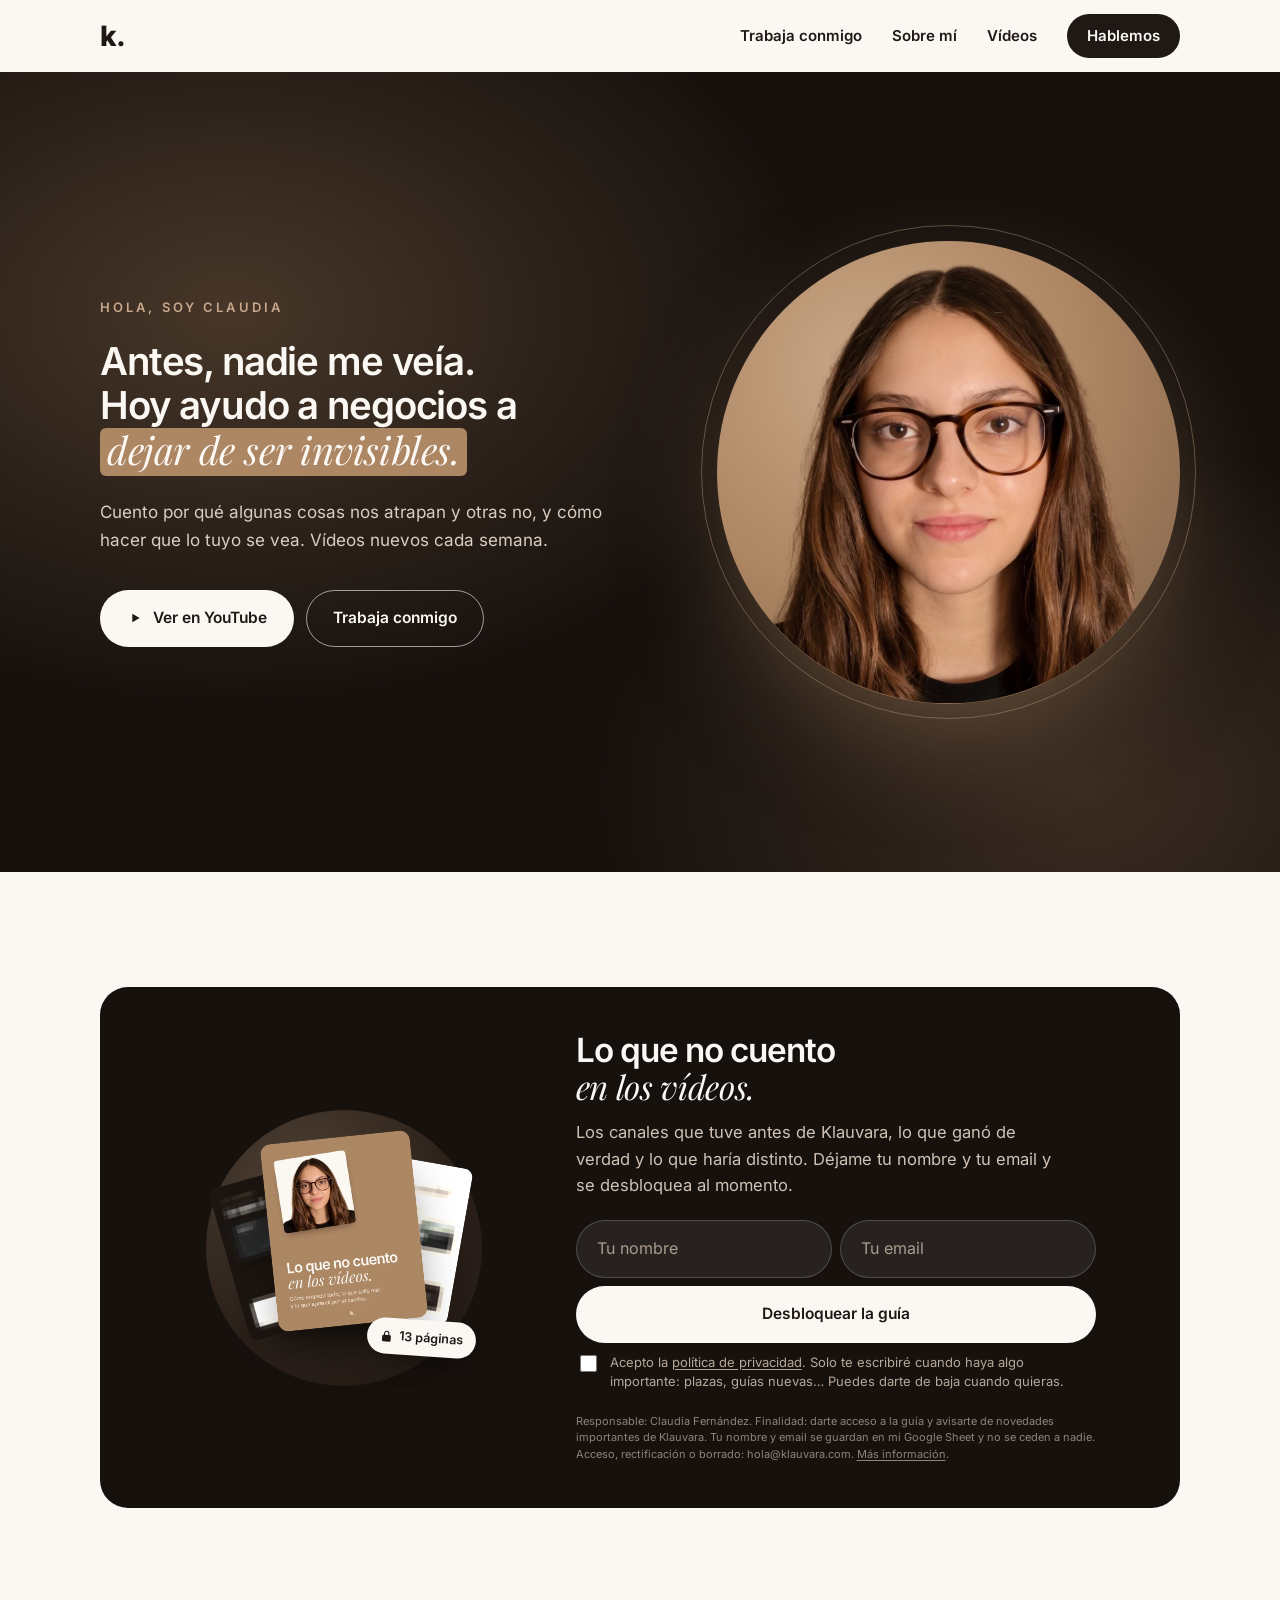
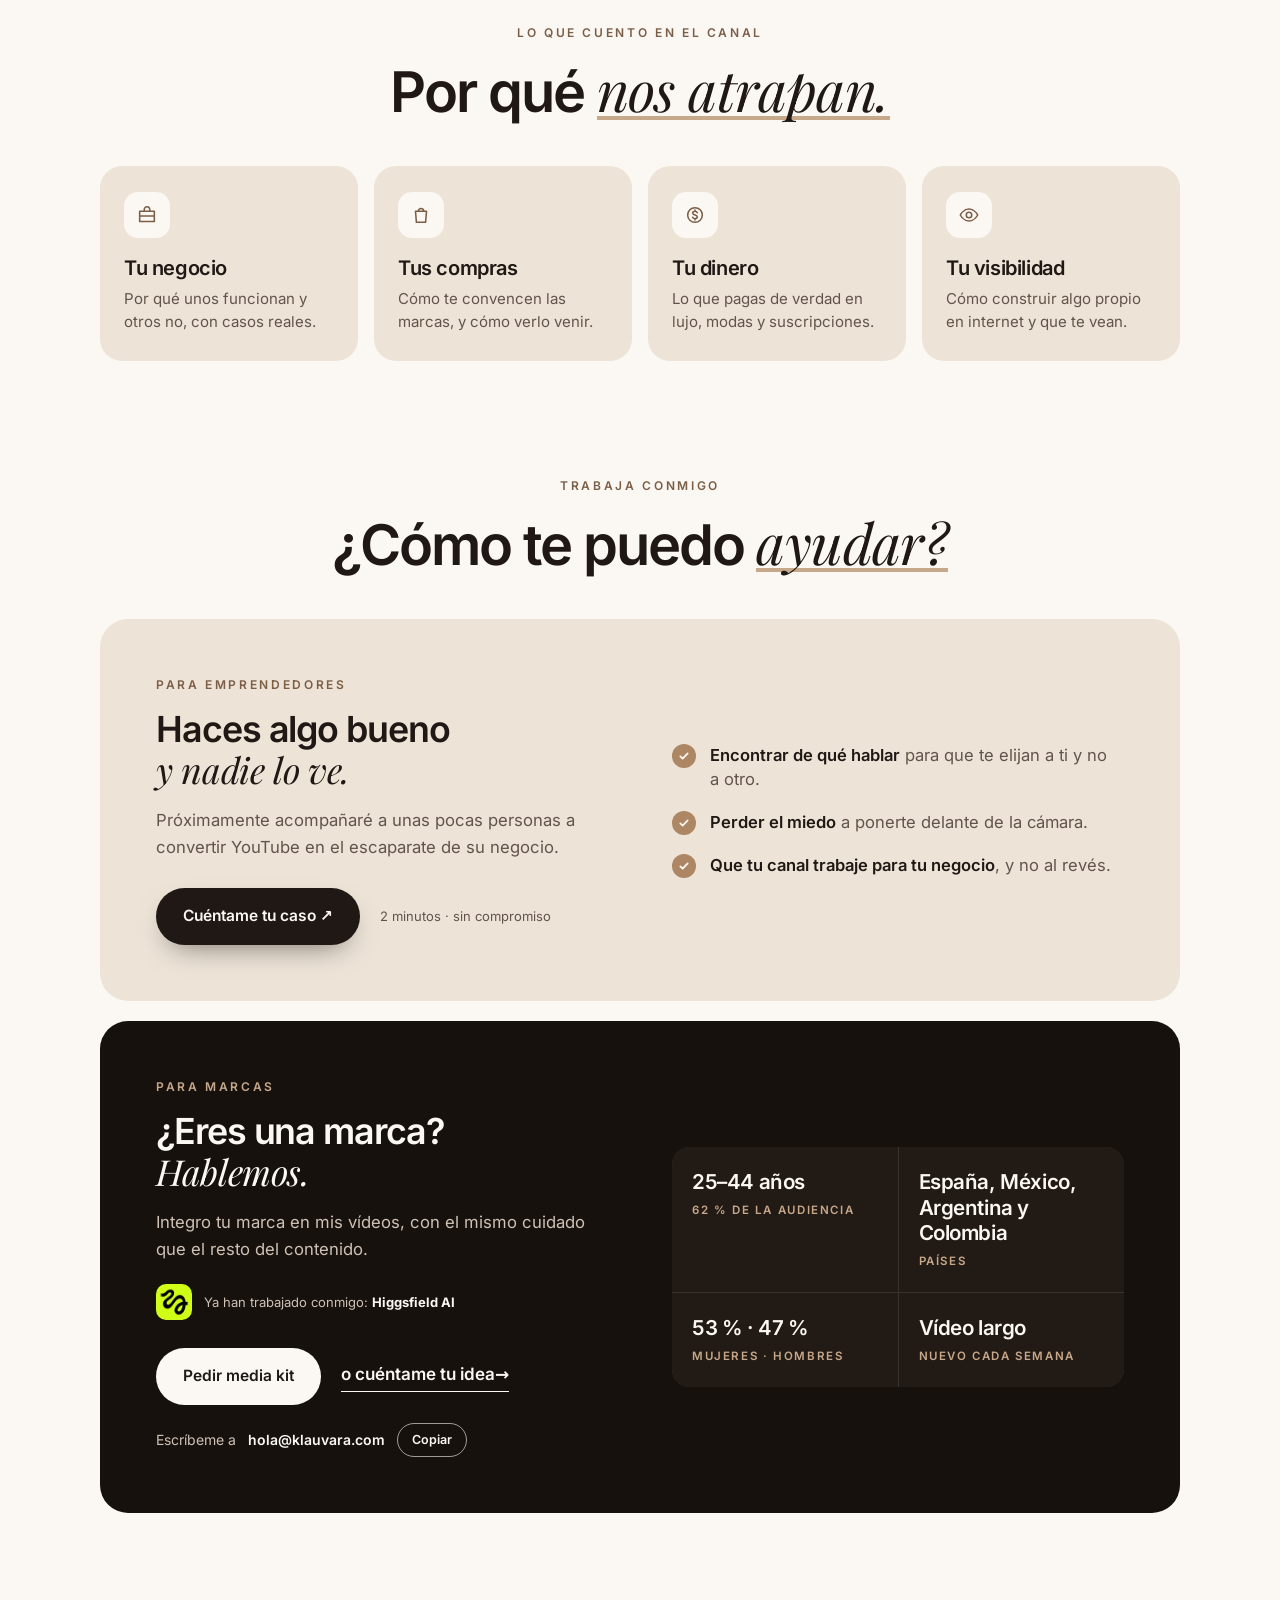
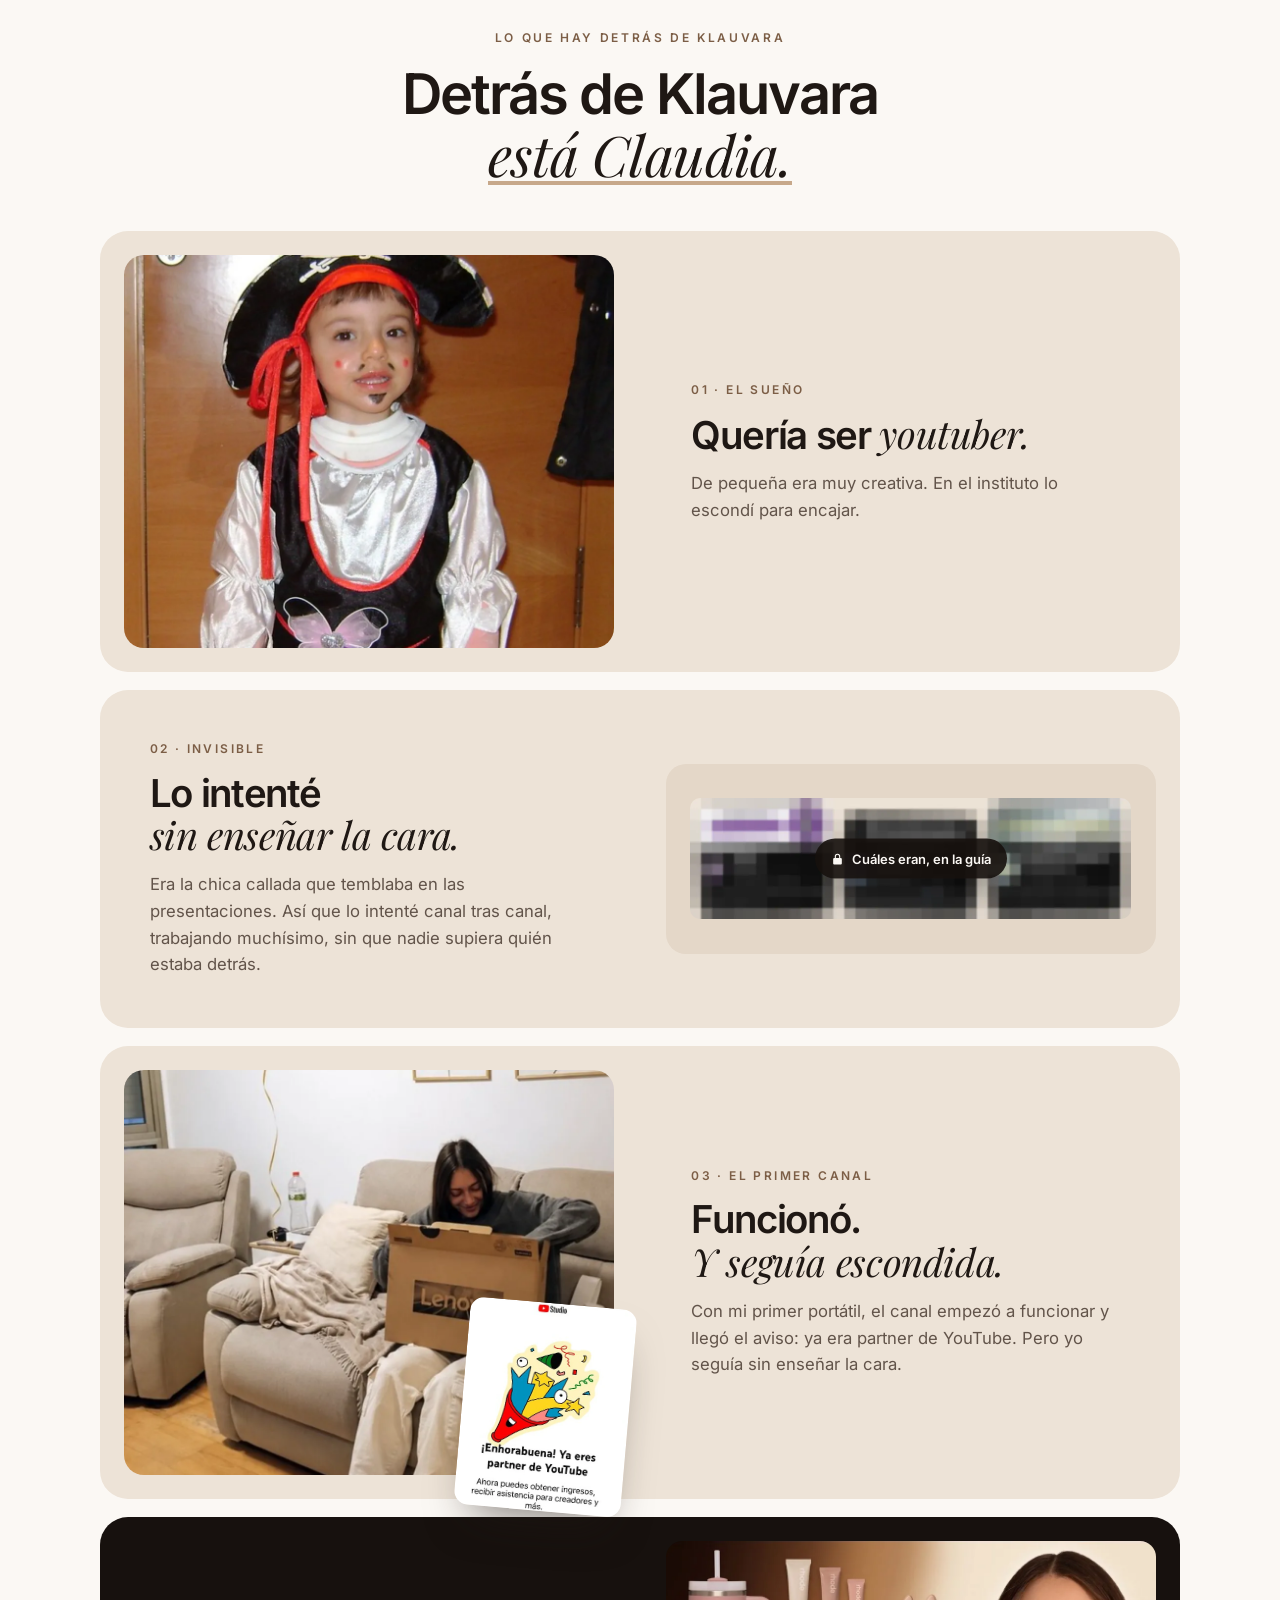
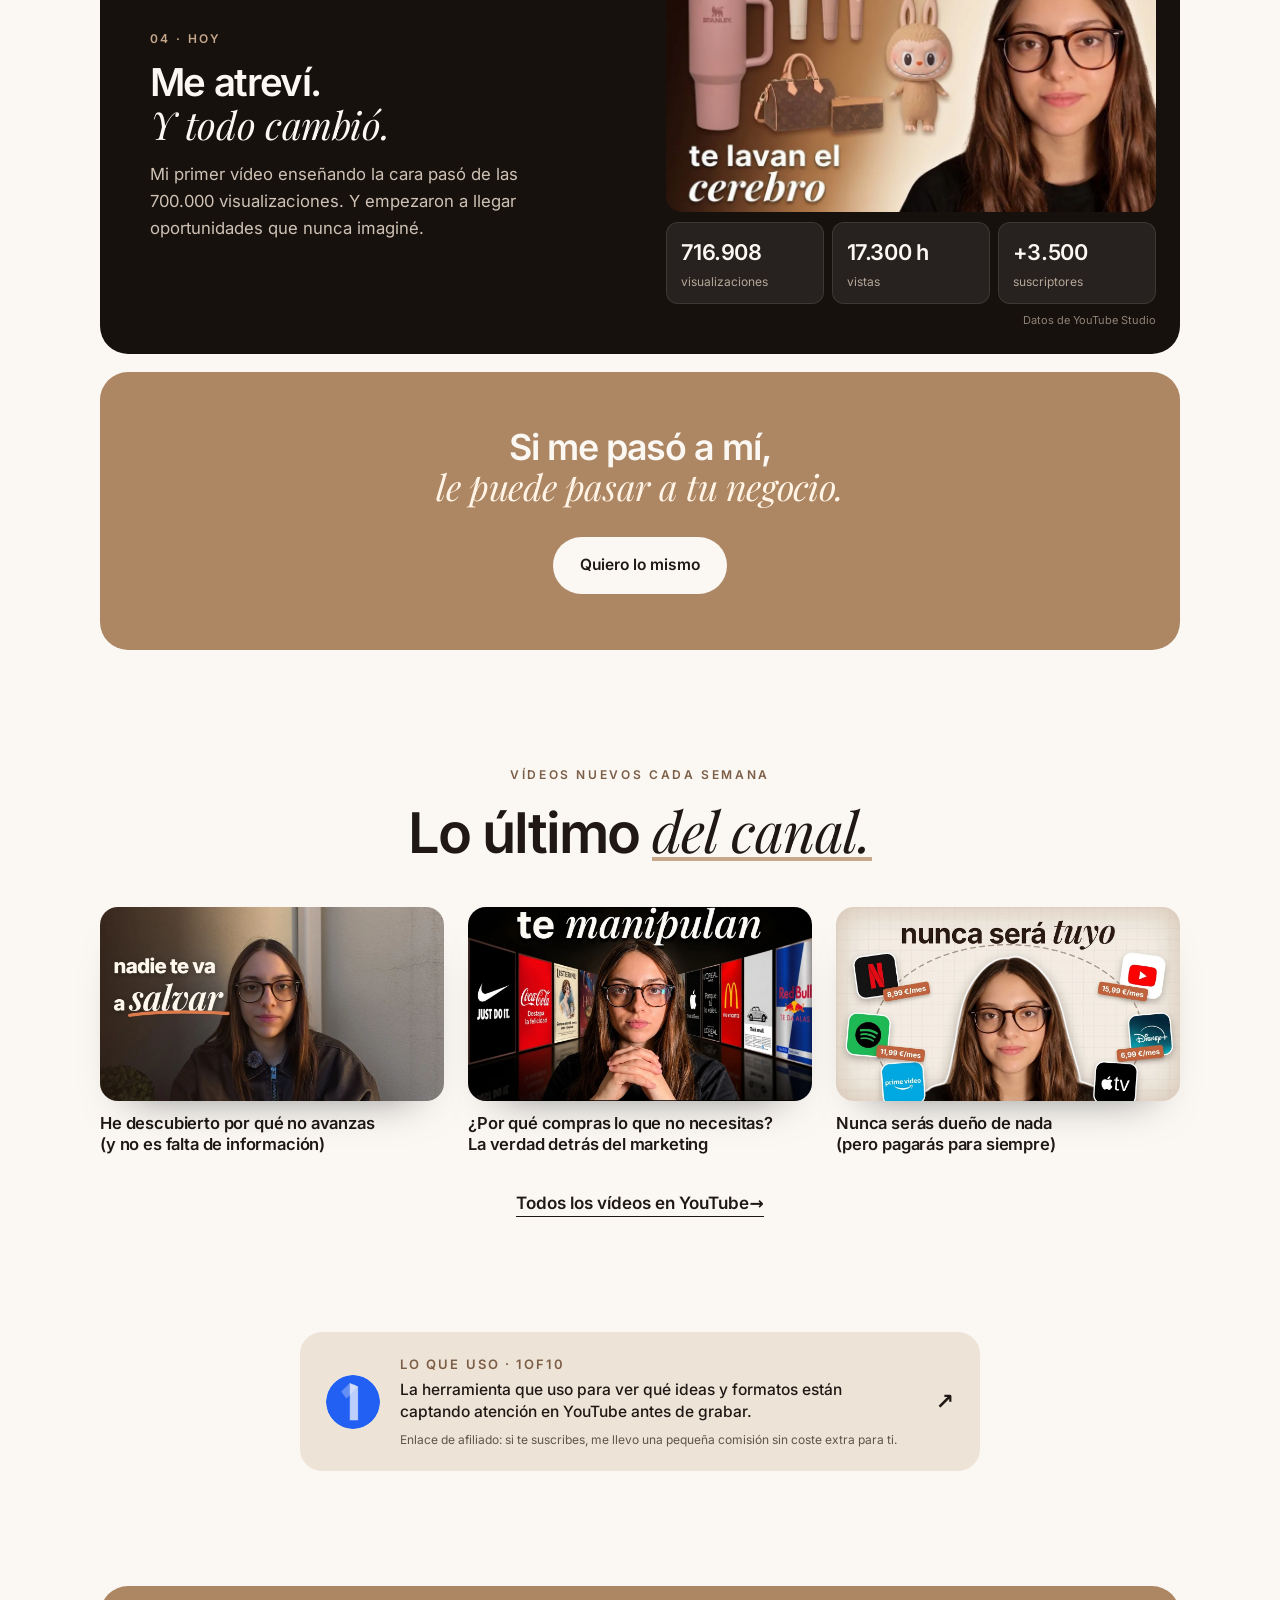
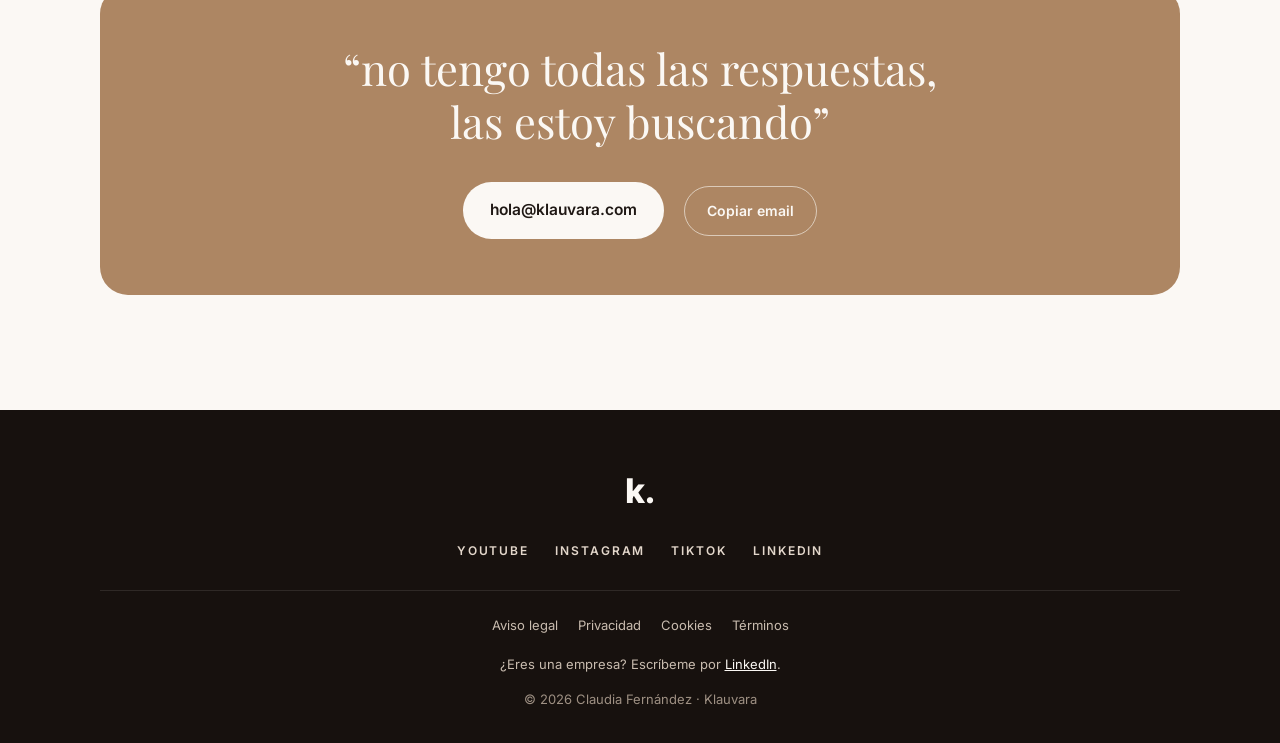
==== commit 629ff280: "Nuevo subtítulo, Por qué nos atrapan, empresas al pie y línea nueva en la historia Co-Authored-By: C" ====
--- a/index.html
+++ b/index.html
@@ -285,9 +285,6 @@
 .bridge .h3 { max-width: 16em; margin: 0 auto; }
 .bridge .h3 em { color: #FFF4E6; }
 .bridge .actions { justify-content: center; }
-.mini { display: flex; align-items: center; justify-content: space-between; gap: 20px 40px; flex-wrap: wrap; }
-.mini .kicker { margin-bottom: 10px; }
-.mini__title { font-size: clamp(22px, 2.2vw, 30px); line-height: 1.15; letter-spacing: -.025em; font-weight: 600; max-width: 22em; }
 
 /* ---------- herramienta ---------- */
 .tool__card { display: flex; align-items: center; gap: 20px; max-width: 680px; margin: 0 auto; text-decoration: none; background: var(--sand); border-radius: 22px; padding: 22px 26px; transition: transform .3s var(--ease), box-shadow .3s; }
@@ -309,7 +306,6 @@
 .mailnote { margin-top: 18px; font-size: 14px; color: #CFC2B5; display: flex; flex-wrap: wrap; align-items: center; gap: 8px 12px; }
 .mailnote strong { color: var(--paper); font-weight: 600; }
 .copy--sm { padding: 6px 14px; font-size: 12.5px; }
-.final__b2b { margin-top: 22px; font-size: 14px; color: #FFF4E6; }
 
 /* ---------- pie ---------- */
 .foot { background: var(--night); color: #9E9083; padding: 54px 0 34px; font-size: 13px; text-align: center; }
@@ -320,6 +316,8 @@
 .foot__legal { display: flex; flex-wrap: wrap; justify-content: center; gap: 6px 20px; margin-top: 30px; padding-top: 24px; border-top: 1px solid rgba(251, 248, 244, .1); }
 .foot__legal a { color: #C9BCAF; text-decoration: none; }
 .foot__legal a:hover { color: var(--paper); text-decoration: underline; }
+.foot__b2b { margin-top: 18px; color: #C9BCAF; }
+.foot__b2b a { color: var(--paper); }
 .foot__copy { margin-top: 14px; }
 .toast { position: fixed; left: 50%; bottom: 26px; transform: translate(-50%, 20px); background: var(--ink); color: var(--paper); padding: 12px 20px; border-radius: 999px; font-size: 14px; opacity: 0; pointer-events: none; transition: .25s; z-index: 95; }
 .toast.show { opacity: 1; transform: translate(-50%, 0); }
@@ -407,7 +405,6 @@
   .metrics span { font-size: 11px; }
   .locked-pill { font-size: 12px; padding: 8px 13px; }
 
-  .mini .btn { flex: 1 1 100%; }
   .actions .btn { flex: 1 1 100%; }
   .tool__card { padding: 20px; }
   .tool__go { display: none; }
@@ -445,7 +442,7 @@
         <div class="hero__text">
           <p class="hero__hi">Hola, soy Claudia</p>
           <h1 class="hero__title">Antes, nadie me veía.<br>Hoy ayudo a negocios a<br><span class="hl"><em>dejar de ser invisibles.</em></span></h1>
-          <p class="hero__lead">Cuento en YouTube cómo funcionan los negocios y las marcas por dentro. Vídeos nuevos cada semana.</p>
+          <p class="hero__lead">Cuento por qué algunas cosas nos atrapan y otras no, y cómo hacer que lo tuyo se vea. Vídeos nuevos cada semana.</p>
           <div class="hero__actions">
             <a class="btn btn--light" href="https://www.youtube.com/@klauvara" target="_blank" rel="noopener"><svg viewBox="0 0 24 24" width="16" height="16" aria-hidden="true"><path fill="currentColor" d="M8 5.5v13l11-6.5z"/></svg>Ver en YouTube</a>
             <a class="btn btn--line" href="#ayuda">Trabaja conmigo</a>
@@ -500,7 +497,7 @@
       <div class="wrap">
         <div class="center-head reveal">
           <span class="kicker">Lo que cuento en el canal</span>
-          <h2 class="h2">Entender cómo funcionan los negocios<br><em>te cambia la forma de mirar.</em></h2>
+          <h2 class="h2">Por qué <em>nos atrapan.</em></h2>
         </div>
         <ul class="areas">
           <li class="area reveal"><span class="area__icon"><svg viewBox="0 0 24 24" width="22" height="22" aria-hidden="true"><path fill="none" stroke="currentColor" stroke-width="1.7" stroke-linecap="round" stroke-linejoin="round" d="M4 8h16v11H4zM9 8V6a3 3 0 0 1 6 0v2M4 13h16"/></svg></span><h3>Tu negocio</h3><p>Por qué unos funcionan y otros no, con casos reales.</p></li>
@@ -555,14 +552,6 @@
               <li><b>53 % · 47 %</b><span>Mujeres · hombres</span></li>
               <li><b>Vídeo largo</b><span>Nuevo cada semana</span></li>
             </ul>
-          </article>
-
-          <article class="card mini reveal" id="empresas">
-            <div>
-              <span class="kicker">Para empresas</span>
-              <h3 class="mini__title">YouTube y estrategia de contenido <em>para equipos.</em></h3>
-            </div>
-            <a class="btn btn--dark" href="https://www.linkedin.com/in/claudia-fern%C3%A1ndez-508153402" target="_blank" rel="noopener">Escríbeme en LinkedIn ↗</a>
           </article>
 
         </div>
@@ -590,7 +579,7 @@
             <div class="chapter__body">
               <span class="chapter__n">02 · Invisible</span>
               <h3>Lo intenté<br><em>sin enseñar la cara.</em></h3>
-              <p>Canal tras canal. Trabajaba muchísimo, pero nadie sabía quién estaba detrás.</p>
+              <p>Era la chica callada que temblaba en las presentaciones. Así que lo intenté canal tras canal, trabajando muchísimo, sin que nadie supiera quién estaba detrás.</p>
             </div>
           </li>
           <li class="chapter reveal">
@@ -672,7 +661,6 @@
             <a class="btn btn--light" href="mailto:hola@klauvara.com">hola@klauvara.com</a>
             <button class="copy" data-copy="hola@klauvara.com">Copiar email</button>
           </div>
-          <p class="final__b2b">¿Empresa? Escríbeme por <a href="https://www.linkedin.com/in/claudia-fern%C3%A1ndez-508153402" target="_blank" rel="noopener">LinkedIn</a>.</p>
         </div>
       </div>
     </section>
@@ -693,6 +681,7 @@
         <a href="cookies.html">Cookies</a>
         <a href="terminos.html">Términos</a>
       </nav>
+      <p class="foot__b2b">¿Eres una empresa? Escríbeme por <a href="https://www.linkedin.com/in/claudia-fern%C3%A1ndez-508153402" target="_blank" rel="noopener">LinkedIn</a>.</p>
       <p class="foot__copy">© <span id="year"></span> Claudia Fernández · Klauvara</p>
     </div>
   </footer>
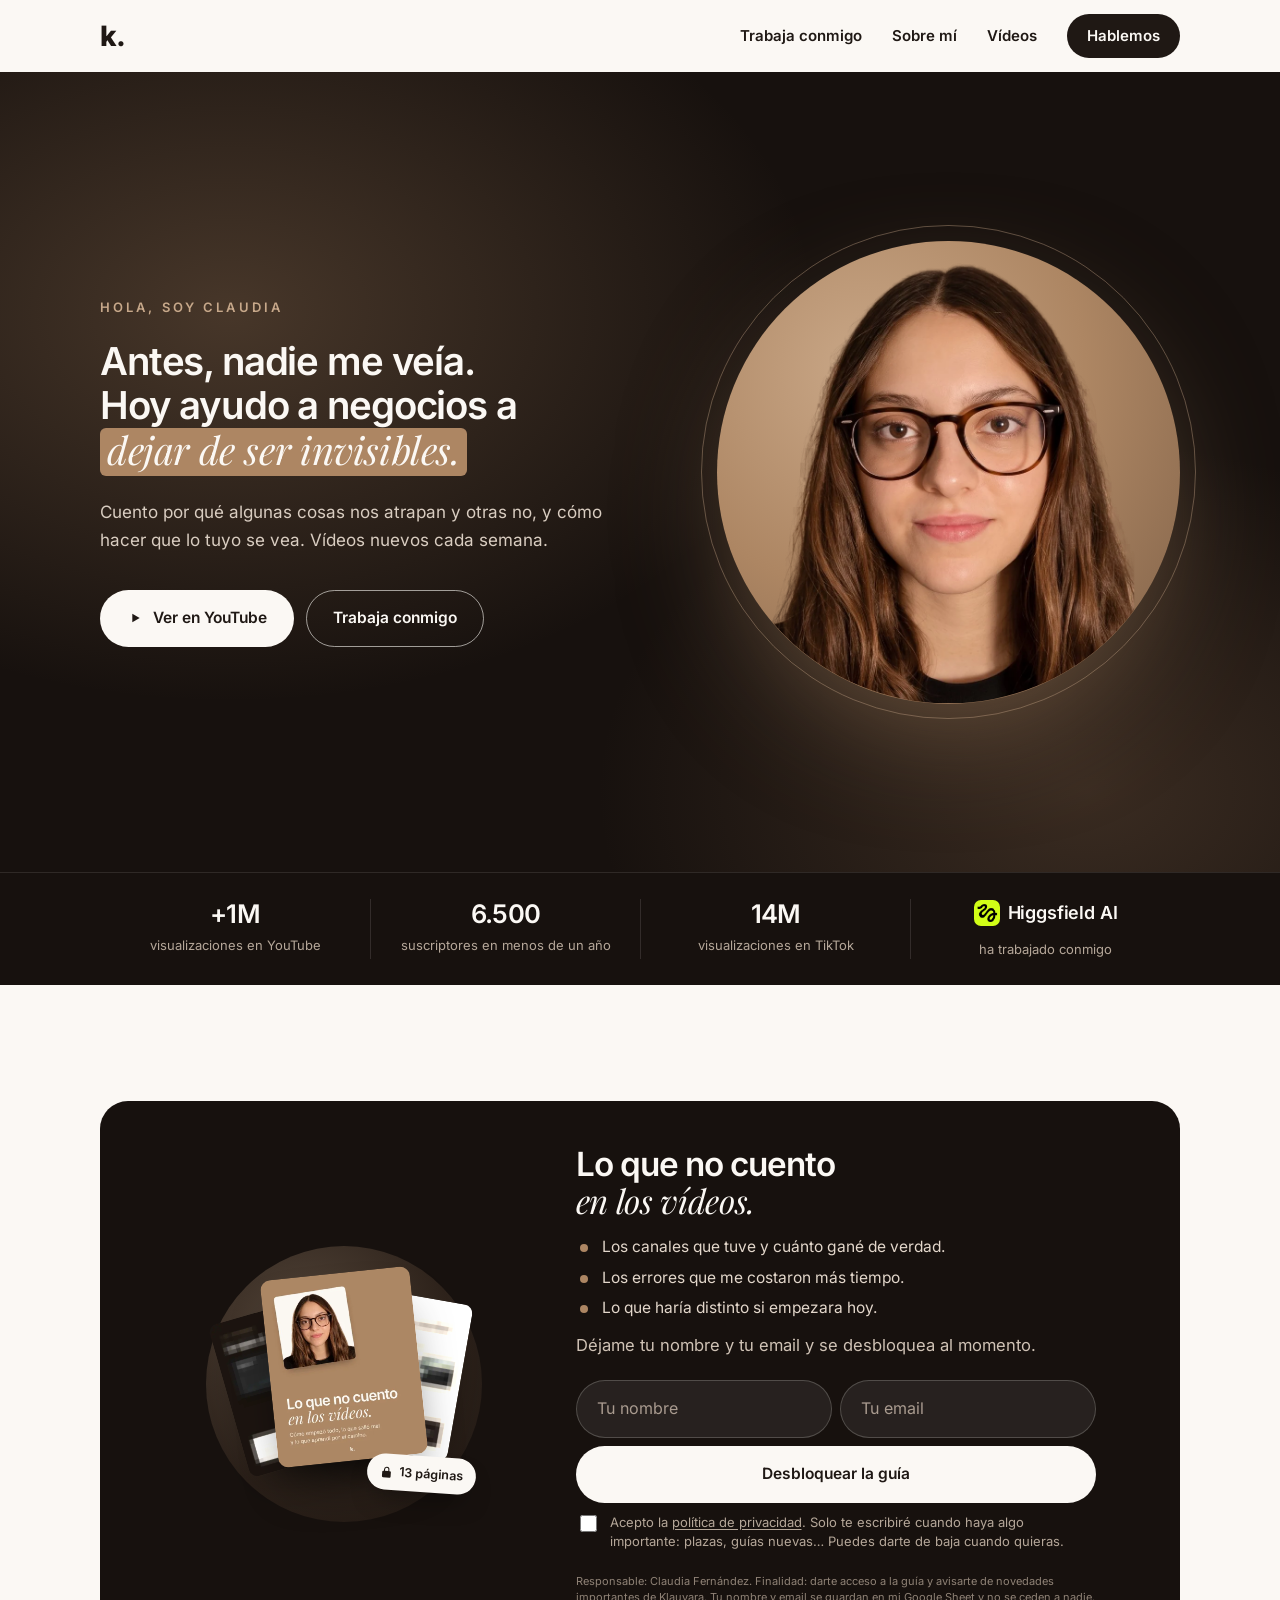
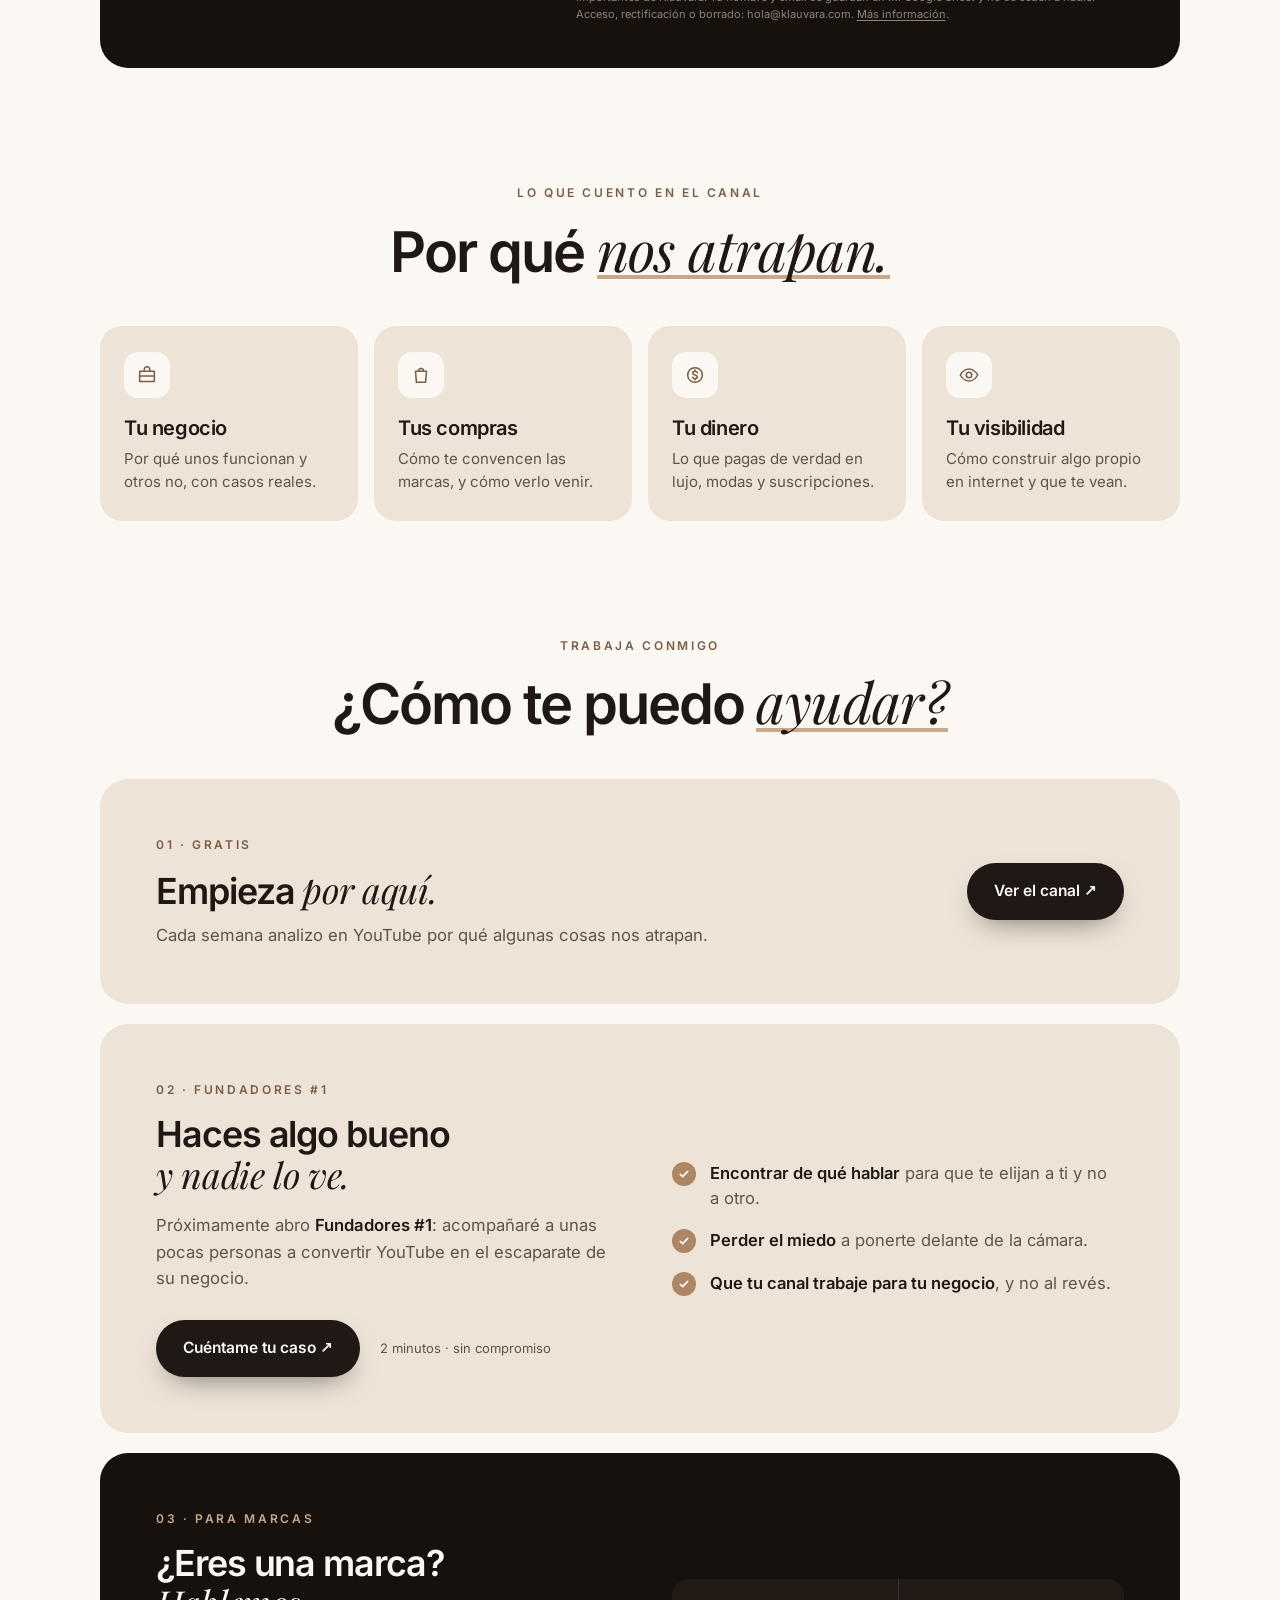
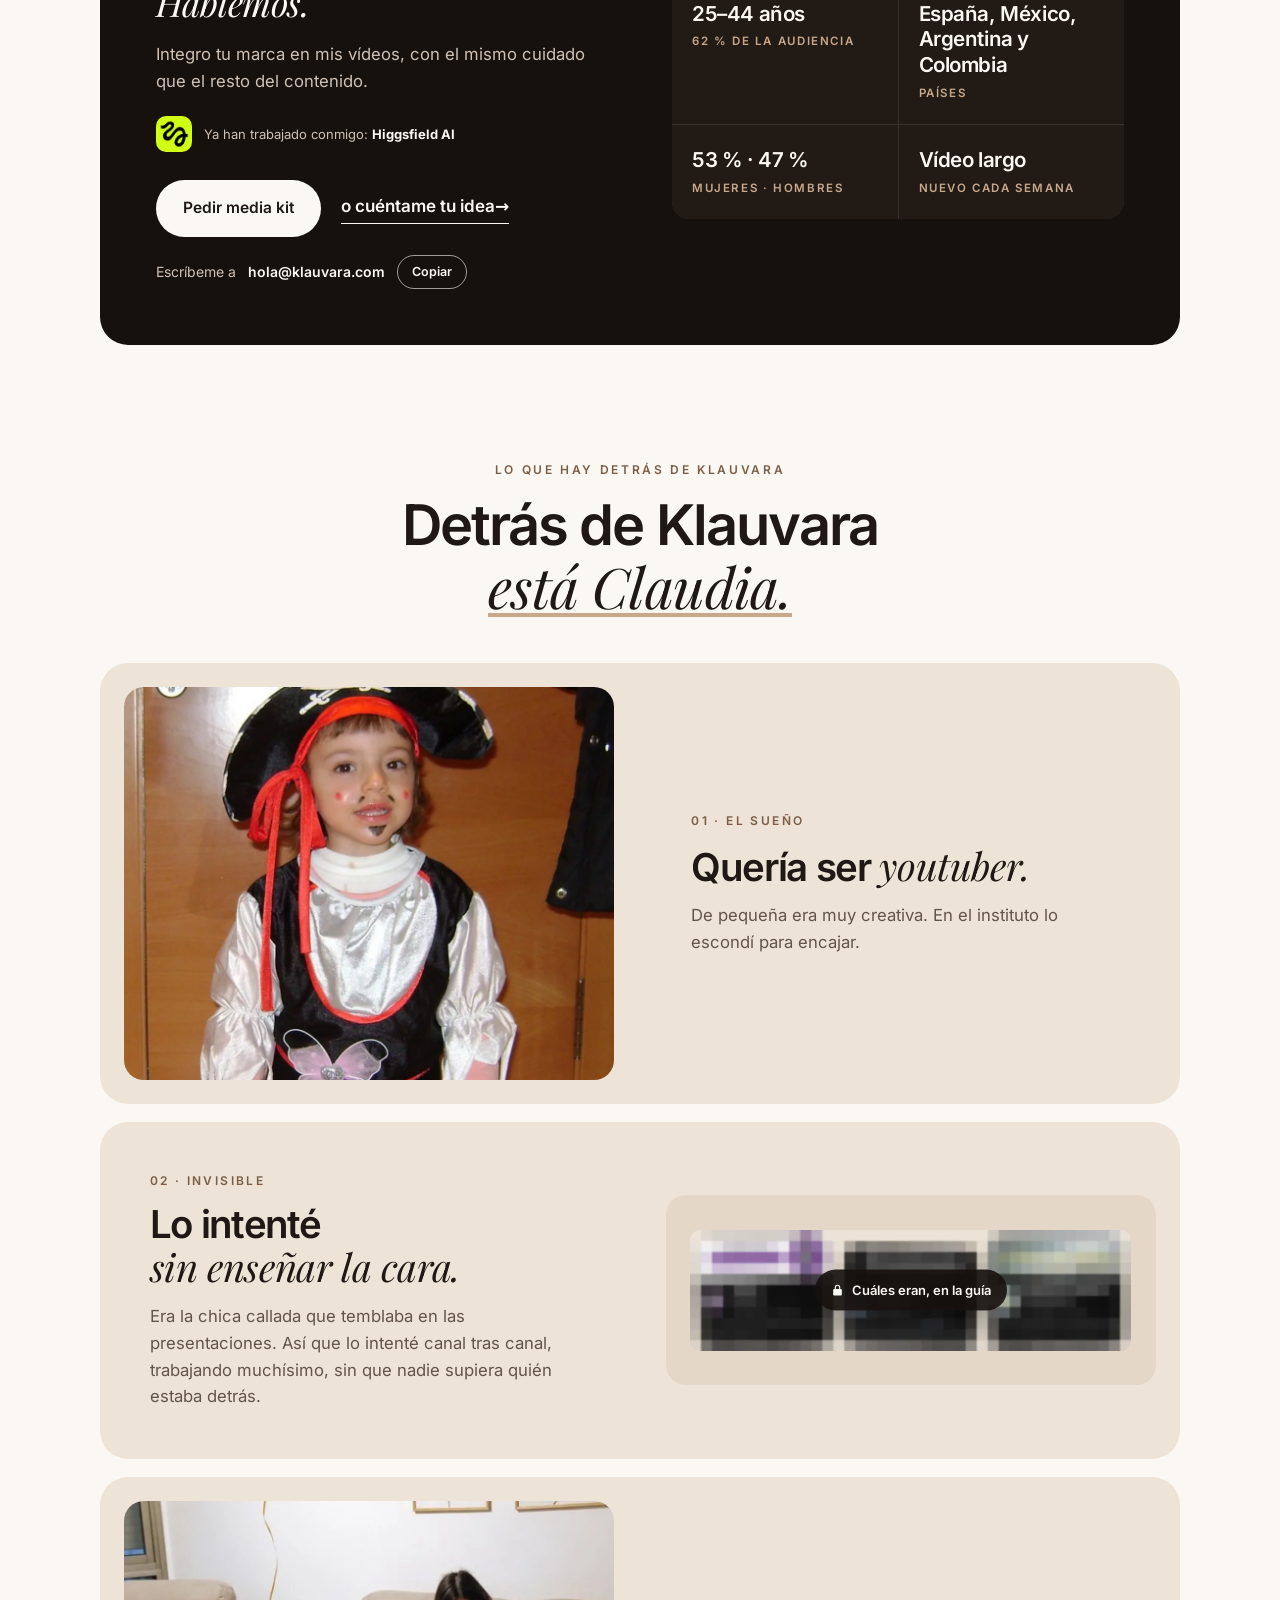
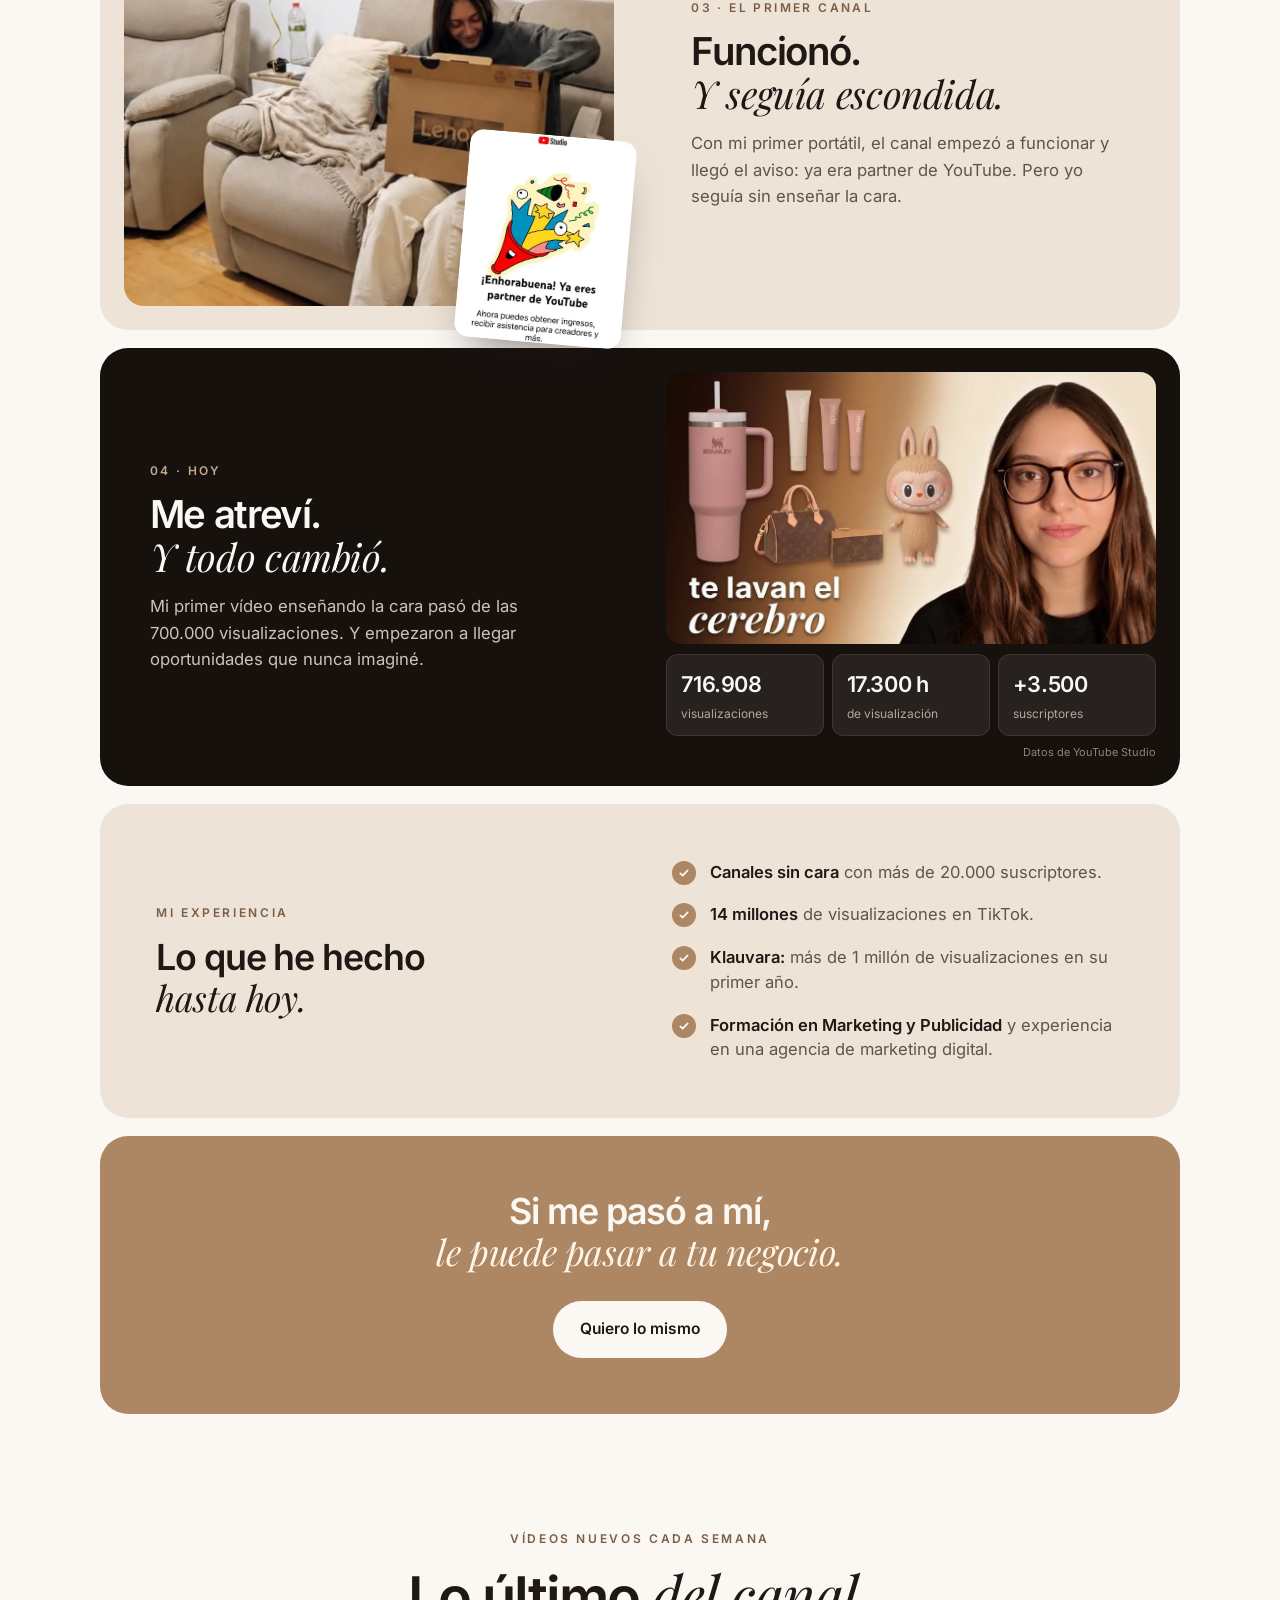
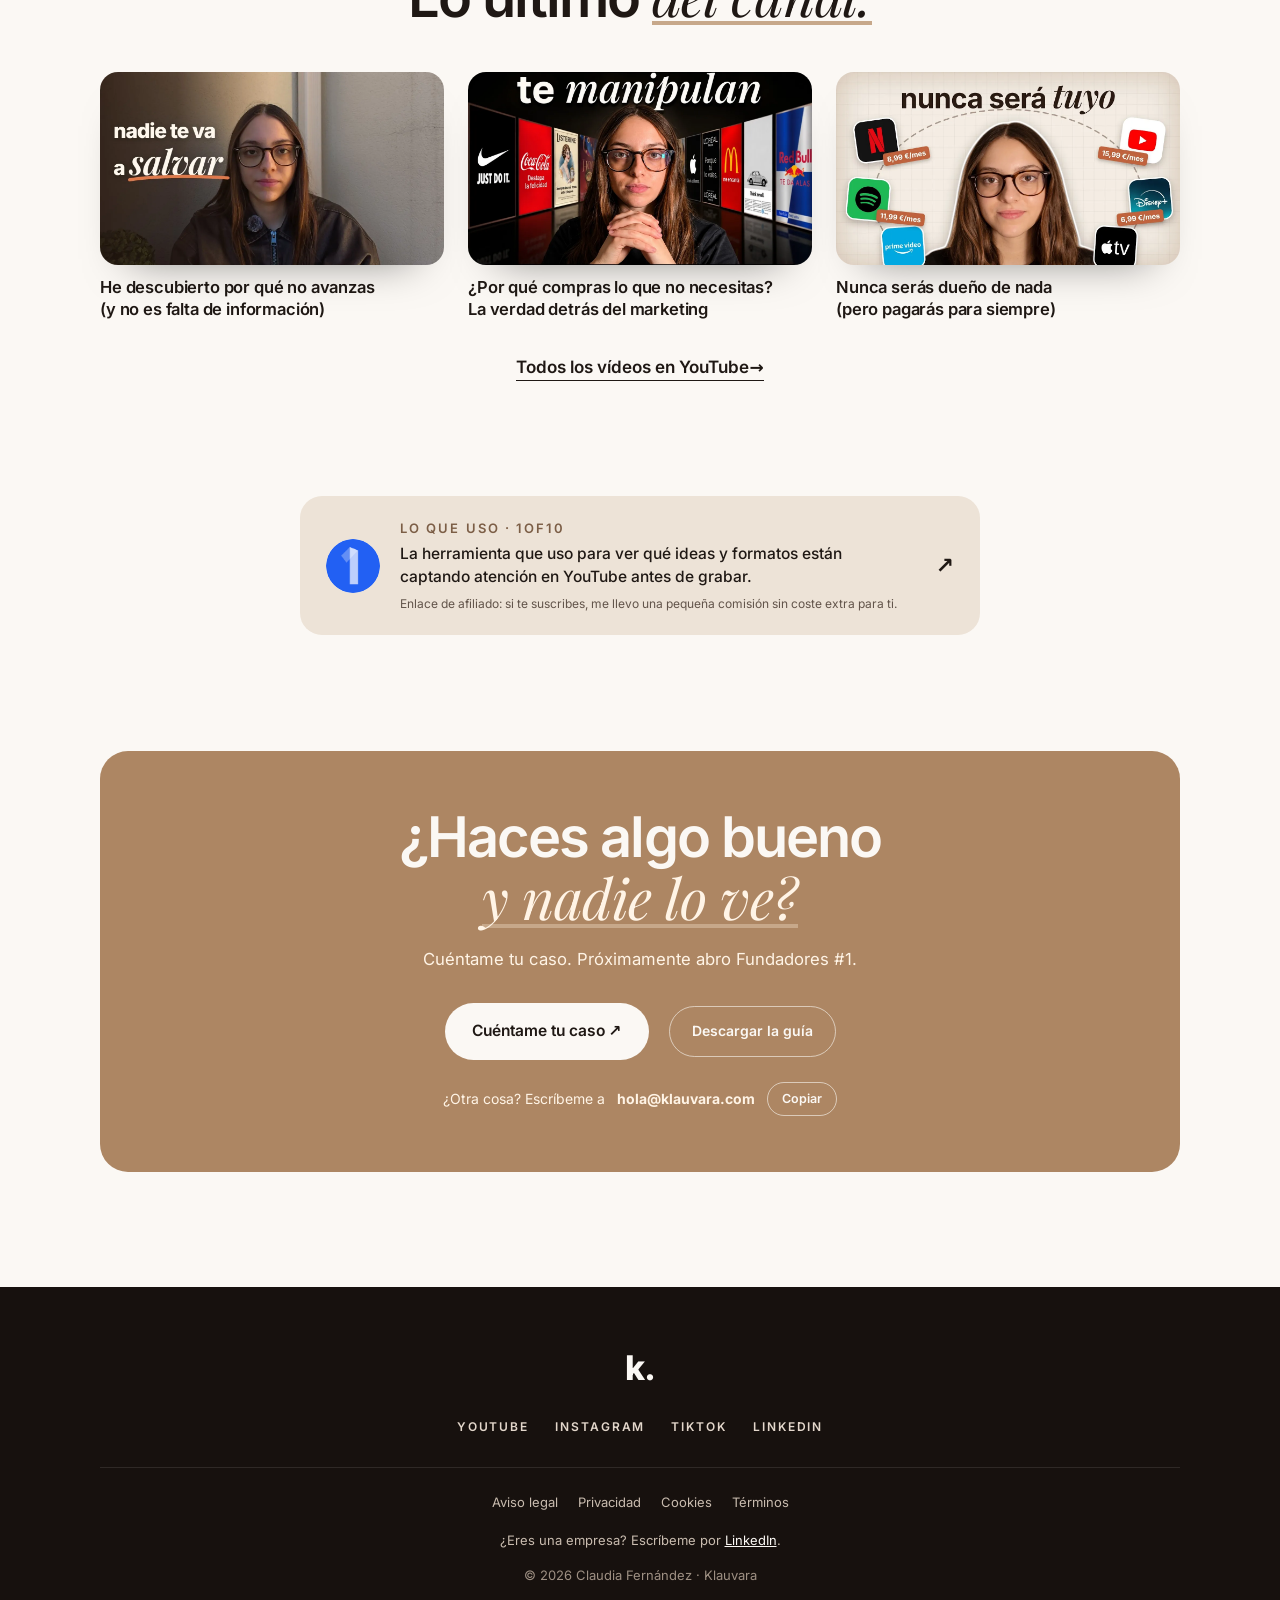
==== commit 2062bd8e: "Barra de credibilidad, escalera de ayuda, Mi experiencia y cierre nuevo Co-Authored-By: Claude Opus " ====
--- a/index.html
+++ b/index.html
@@ -161,6 +161,16 @@
 .hero__circle { position: absolute; inset: 0; border-radius: 50%; background: radial-gradient(circle at 32% 28%, #C9A787 0%, var(--tan) 48%, var(--tan-deep) 100%); box-shadow: 0 40px 120px -30px rgba(173, 134, 99, .55); }
 .hero__photo { position: absolute; inset: 0; width: 100%; height: 100%; object-fit: contain; object-position: 50% 100%; clip-path: circle(50% at 50% 50%); }
 
+/* ---------- barra de credibilidad ---------- */
+.proof { background: var(--night); color: var(--paper); border-top: 1px solid rgba(251, 248, 244, .1); }
+.proof__list { display: grid; grid-template-columns: repeat(4, minmax(0, 1fr)); padding-top: 26px; padding-bottom: 26px; }
+.proof__list li { text-align: center; padding: 0 14px; }
+.proof__list li + li { border-left: 1px solid rgba(251, 248, 244, .12); }
+.proof__list b { display: inline-flex; align-items: center; gap: 8px; font-size: clamp(20px, 2vw, 28px); font-weight: 600; letter-spacing: -.03em; line-height: 1.15; }
+.proof__list li:last-child b { font-size: clamp(16px, 1.4vw, 19px); letter-spacing: -.01em; min-height: 1.6em; }
+.proof__list img { width: 26px; height: 26px; border-radius: 7px; }
+.proof__list span { display: block; margin-top: 4px; font-size: 13px; color: #B5A799; }
+
 /* ---------- la guía (tarjeta de suscripción) ---------- */
 /* páginas reales de la guía, pixeladas y con candado */
 /* brillo que recorre las páginas, como contenido sellado */
@@ -192,6 +202,9 @@
 .news__lock { position: absolute; z-index: 4; right: 6%; bottom: 14%; display: inline-flex; align-items: center; gap: 6px; background: var(--paper); color: var(--ink); font-size: 12.5px; font-weight: 600; padding: 8px 13px; border-radius: 999px; transform: rotate(4deg); box-shadow: 0 14px 26px -12px rgba(0, 0, 0, .6); }
 .news__title { font-size: clamp(28px, 2.6vw, 40px); line-height: 1.08; letter-spacing: -.03em; font-weight: 600; }
 .news__text { margin-top: 12px; color: #CFC2B5; font-size: 16.5px; max-width: 30em; }
+.news__list { display: grid; gap: 8px; margin-top: 16px; }
+.news__list li { position: relative; padding-left: 26px; color: #E3D7CB; font-size: 15.5px; line-height: 1.45; }
+.news__list li::before { content: ""; position: absolute; left: 4px; top: .5em; width: 8px; height: 8px; border-radius: 50%; background: var(--tan); }
 .news__form { margin-top: 22px; gap: 10px; max-width: 520px; }
 .news__row { display: grid; grid-template-columns: minmax(0, 1fr) minmax(0, 1fr); gap: 8px; }
 .news__row .btn { grid-column: 1 / -1; width: 100%; white-space: nowrap; }
@@ -240,6 +253,11 @@
 .stats b { display: block; font-size: clamp(17px, 1.6vw, 21px); font-weight: 600; letter-spacing: -.02em; line-height: 1.25; }
 .stats span { display: block; margin-top: 6px; font-size: 11.5px; font-weight: 600; letter-spacing: .14em; text-transform: uppercase; color: var(--tan-light); }
 .center-head { text-align: center; }
+.step { display: flex; align-items: center; justify-content: space-between; gap: 20px 40px; flex-wrap: wrap; }
+.step .p { margin-top: 10px; }
+.step__title { font-size: clamp(26px, 2.8vw, 38px); line-height: 1.1; letter-spacing: -.03em; font-weight: 600; }
+.offer .p b { color: var(--ink); font-weight: 600; }
+.exp { margin-top: 18px; }
 .trust { display: flex; align-items: center; gap: 12px; margin-top: 22px; font-size: 13px; color: #CFC2B5; }
 .trust img { width: 36px; height: 36px; border-radius: 10px; }
 .trust strong { color: var(--paper); }
@@ -300,7 +318,11 @@
 .quote__text { font-family: var(--serif); font-size: clamp(26px, 3.4vw, 46px); line-height: 1.22; max-width: 17em; margin: 0 auto; }
 .quote__text .w { opacity: .35; transition: opacity .4s; }
 .quote__text .w.on { opacity: 1; }
-.final .actions { justify-content: center; margin-top: 34px; }
+.final .actions { justify-content: center; margin-top: 30px; }
+.final .h2 em { color: #FFF4E6; }
+.final__p { margin-top: 16px; font-size: clamp(16px, 1.3vw, 18px); color: #FFF4E6; }
+.final .copy { text-decoration: none; display: inline-flex; align-items: center; }
+.final__mail { margin-top: 22px; font-size: 14px; color: #FFF4E6; display: flex; flex-wrap: wrap; justify-content: center; align-items: center; gap: 8px 12px; }
 .copy { font: inherit; font-size: 14px; font-weight: 600; background: none; color: var(--paper); border: 1.5px solid rgba(251, 248, 244, .6); padding: 13px 22px; border-radius: 999px; cursor: pointer; transition: background .2s, color .2s; }
 .copy:hover { background: var(--paper); color: var(--ink); }
 .mailnote { margin-top: 18px; font-size: 14px; color: #CFC2B5; display: flex; flex-wrap: wrap; align-items: center; gap: 8px 12px; }
@@ -386,6 +408,8 @@
   .chapter__img--stack { margin-bottom: 18px; }
   .rail { grid-template-columns: 1fr; max-width: 520px; margin-left: auto; margin-right: auto; }
   .areas { grid-template-columns: 1fr 1fr; }
+  .proof__list { grid-template-columns: repeat(2, minmax(0, 1fr)); row-gap: 22px; }
+  .proof__list li:nth-child(3) { border-left: 0; }
 }
 
 /* ---------- móvil ---------- */
@@ -405,7 +429,10 @@
   .metrics span { font-size: 11px; }
   .locked-pill { font-size: 12px; padding: 8px 13px; }
 
-  .actions .btn { flex: 1 1 100%; }
+  .actions .btn, .final .actions .copy { flex: 1 1 100%; justify-content: center; }
+  .step .btn { flex: 1 1 100%; }
+  .proof__list li { padding: 0 8px; }
+  .proof__list span { font-size: 12px; }
   .tool__card { padding: 20px; }
   .tool__go { display: none; }
   .areas { grid-template-columns: 1fr; gap: 12px; }
@@ -455,6 +482,16 @@
       </div>
     </section>
 
+    <!-- CREDIBILIDAD -->
+    <div class="proof" aria-label="Resultados">
+      <ul class="wrap proof__list">
+        <li><b>+1M</b><span>visualizaciones en YouTube</span></li>
+        <li><b>6.500</b><span>suscriptores en menos de un año</span></li>
+        <li><b>14M</b><span>visualizaciones en TikTok</span></li>
+        <li><b><img src="logo-higgsfield.webp" alt="" width="160" height="160">Higgsfield AI</b><span>ha trabajado conmigo</span></li>
+      </ul>
+    </div>
+
     <!-- LA GUÍA -->
     <section class="block" id="historia">
       <div class="wrap">
@@ -468,7 +505,12 @@
           </figure>
           <div>
             <h2 class="news__title">Lo que no cuento<br><em>en los vídeos.</em></h2>
-            <p class="news__text">Los canales que tuve antes de Klauvara, lo que ganó de verdad y lo que haría distinto. Déjame tu nombre y tu email y se desbloquea al momento.</p>
+            <ul class="news__list">
+              <li>Los canales que tuve y cuánto gané de verdad.</li>
+              <li>Los errores que me costaron más tiempo.</li>
+              <li>Lo que haría distinto si empezara hoy.</li>
+            </ul>
+            <p class="news__text">Déjame tu nombre y tu email y se desbloquea al momento.</p>
             <form class="form news__form" id="form-guia" novalidate>
               <div class="news__row">
                 <input type="text" name="nombre" placeholder="Tu nombre" autocomplete="given-name" required maxlength="60" aria-label="Tu nombre">
@@ -517,11 +559,20 @@
         </div>
         <div class="offers">
 
+          <article class="card step reveal" id="gratis">
+            <div>
+              <span class="kicker">01 · Gratis</span>
+              <h3 class="step__title">Empieza <em>por aquí.</em></h3>
+              <p class="p">Cada semana analizo en YouTube por qué algunas cosas nos atrapan.</p>
+            </div>
+            <a class="btn btn--dark" href="https://www.youtube.com/@klauvara" target="_blank" rel="noopener">Ver el canal ↗</a>
+          </article>
+
           <article class="card offer reveal" id="emprendedores">
             <div>
-              <span class="kicker">Para emprendedores</span>
+              <span class="kicker">02 · Fundadores #1</span>
               <h3 class="h3">Haces algo bueno<br><em>y nadie lo ve.</em></h3>
-              <p class="p">Próximamente acompañaré a unas pocas personas a convertir YouTube en el escaparate de su negocio.</p>
+              <p class="p">Próximamente abro <b>Fundadores #1</b>: acompañaré a unas pocas personas a convertir YouTube en el escaparate de su negocio.</p>
               <div class="actions">
                 <a class="btn btn--dark" href="https://forms.gle/wpjkUhy8nPCwjAKq7" target="_blank" rel="noopener">Cuéntame tu caso ↗</a>
                 <span class="note">2 minutos · sin compromiso</span>
@@ -536,7 +587,7 @@
 
           <article class="card card--night offer reveal" id="marcas">
             <div>
-              <span class="kicker">Para marcas</span>
+              <span class="kicker">03 · Para marcas</span>
               <h3 class="h3">¿Eres una marca?<br><em>Hablemos.</em></h3>
               <p class="p">Integro tu marca en mis vídeos, con el mismo cuidado que el resto del contenido.</p>
               <div class="trust"><img src="logo-higgsfield.webp" alt="" loading="lazy" width="160" height="160"><span>Ya han trabajado conmigo: <strong>Higgsfield AI</strong></span></div>
@@ -594,7 +645,7 @@
             <figure class="chapter__img chapter__img--stats"><img src="historia-4.webp" alt="Miniatura del primer vídeo de Claudia a cámara" loading="lazy" decoding="async" width="1000" height="554">
               <ul class="metrics">
                 <li><b>716.908</b><span>visualizaciones</span></li>
-                <li><b>17.300 h</b><span>vistas</span></li>
+                <li><b>17.300 h</b><span>de visualización</span></li>
                 <li><b>+3.500</b><span>suscriptores</span></li>
               </ul>
               <figcaption>Datos de YouTube Studio</figcaption>
@@ -606,6 +657,18 @@
             </div>
           </li>
         </ol>
+        <div class="card offer exp reveal">
+          <div>
+            <span class="kicker">Mi experiencia</span>
+            <h3 class="h3">Lo que he hecho<br><em>hasta hoy.</em></h3>
+          </div>
+          <ul class="ticks">
+            <li><b>Canales sin cara</b> con más de 20.000 suscriptores.</li>
+            <li><b>14 millones</b> de visualizaciones en TikTok.</li>
+            <li><b>Klauvara:</b> más de 1 millón de visualizaciones en su primer año.</li>
+            <li><b>Formación en Marketing y Publicidad</b> y experiencia en una agencia de marketing digital.</li>
+          </ul>
+        </div>
         <div class="card bridge reveal">
           <h2 class="h3">Si me pasó a mí,<br><em>le puede pasar a tu negocio.</em></h2>
           <div class="actions"><a class="btn btn--light" href="#ayuda">Quiero lo mismo</a></div>
@@ -656,11 +719,13 @@
     <section class="block" id="contacto">
       <div class="wrap">
         <div class="card final reveal">
-          <p class="quote__text" data-words>“no tengo todas las respuestas, las estoy buscando”</p>
+          <h2 class="h2">¿Haces algo bueno<br><em>y nadie lo ve?</em></h2>
+          <p class="final__p">Cuéntame tu caso. Próximamente abro Fundadores #1.</p>
           <div class="actions">
-            <a class="btn btn--light" href="mailto:hola@klauvara.com">hola@klauvara.com</a>
-            <button class="copy" data-copy="hola@klauvara.com">Copiar email</button>
+            <a class="btn btn--light" href="https://forms.gle/wpjkUhy8nPCwjAKq7" target="_blank" rel="noopener">Cuéntame tu caso ↗</a>
+            <a class="copy" href="#historia">Descargar la guía</a>
           </div>
+          <p class="final__mail">¿Otra cosa? Escríbeme a <strong>hola@klauvara.com</strong> <button class="copy copy--sm" type="button" data-copy="hola@klauvara.com">Copiar</button></p>
         </div>
       </div>
     </section>
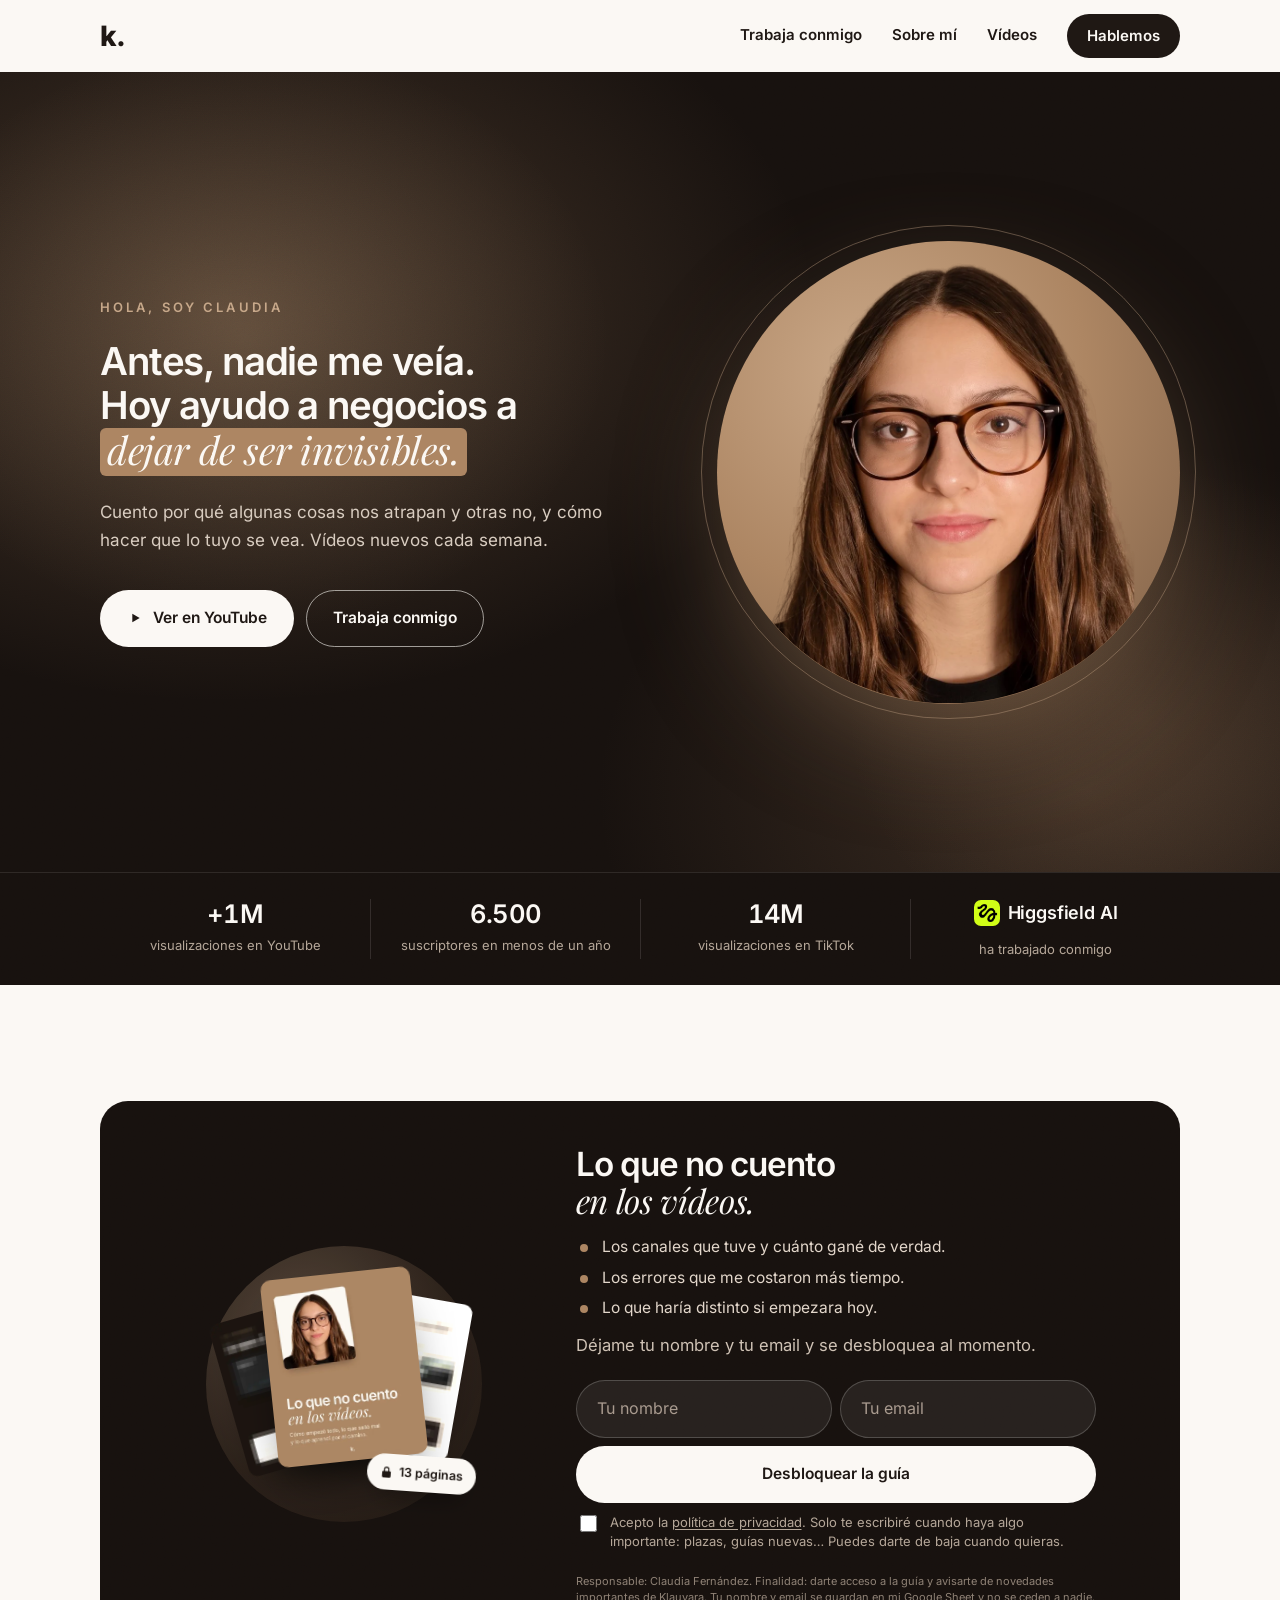
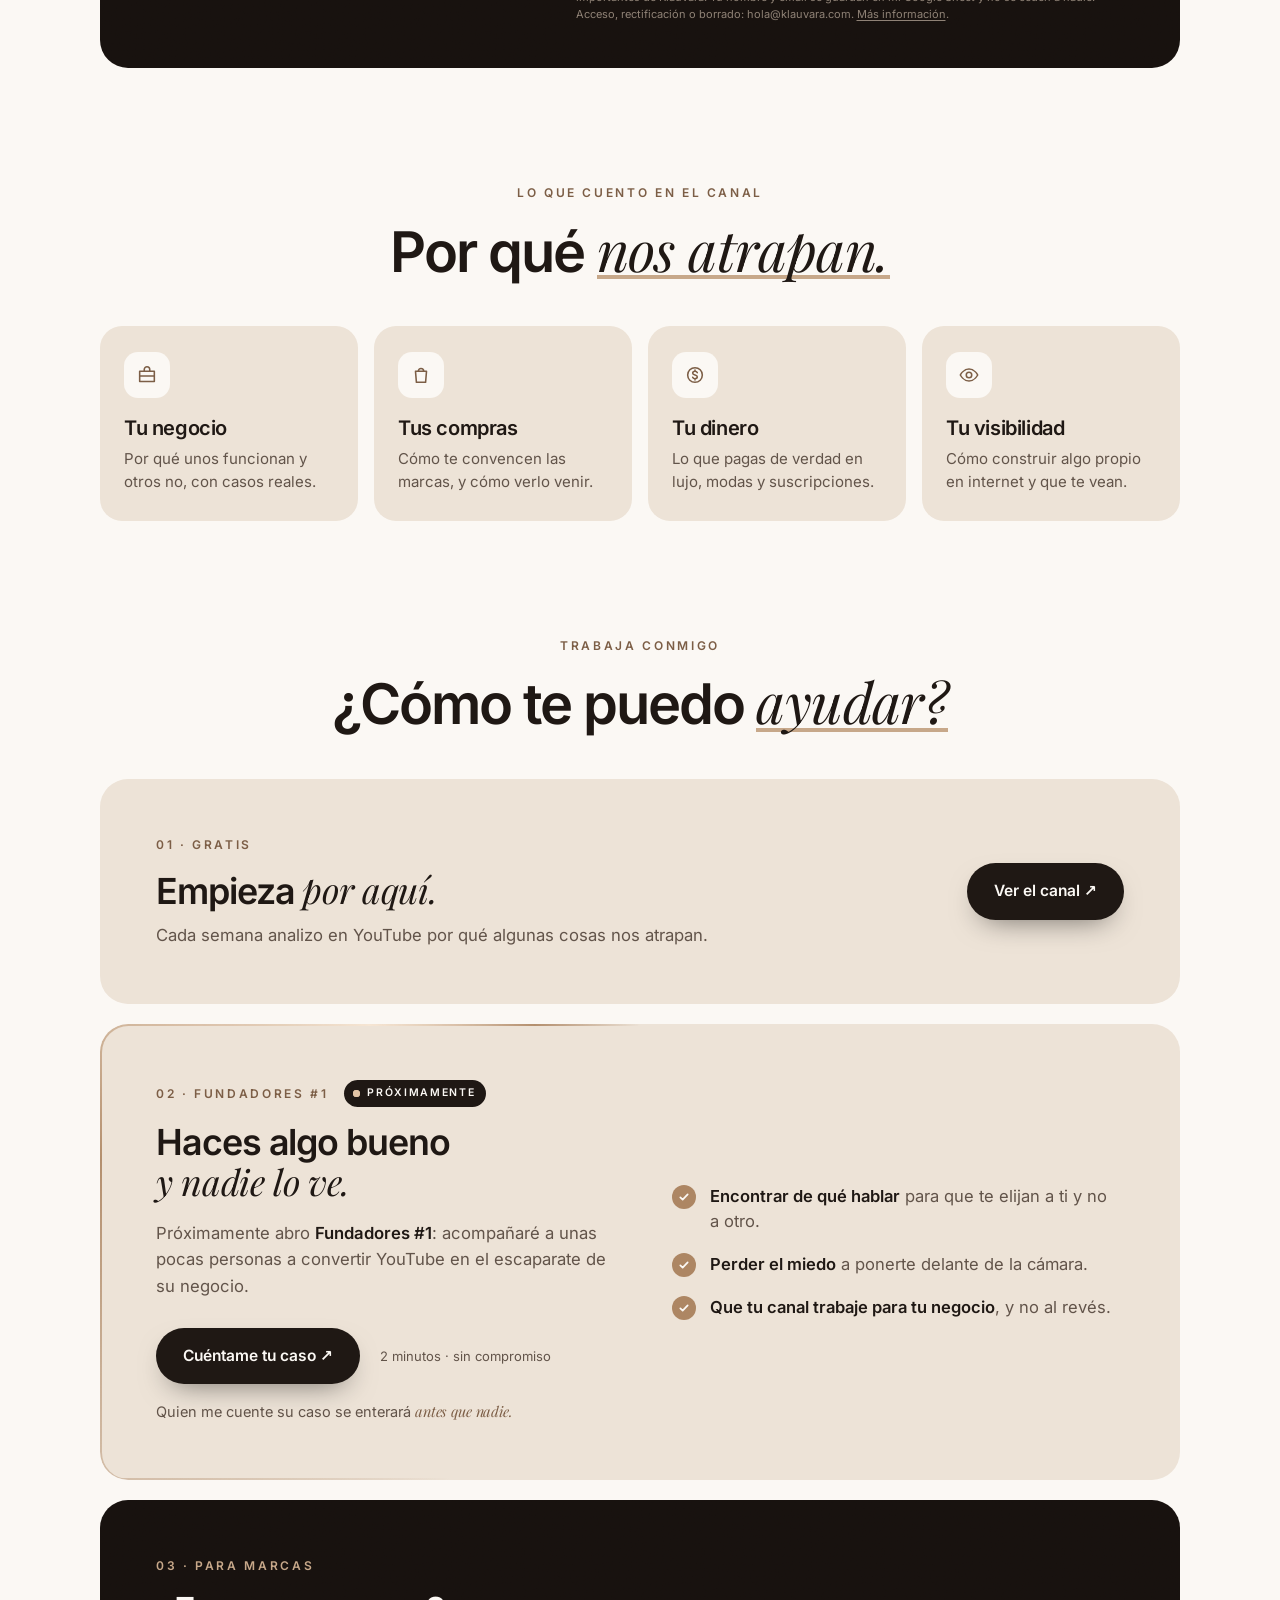
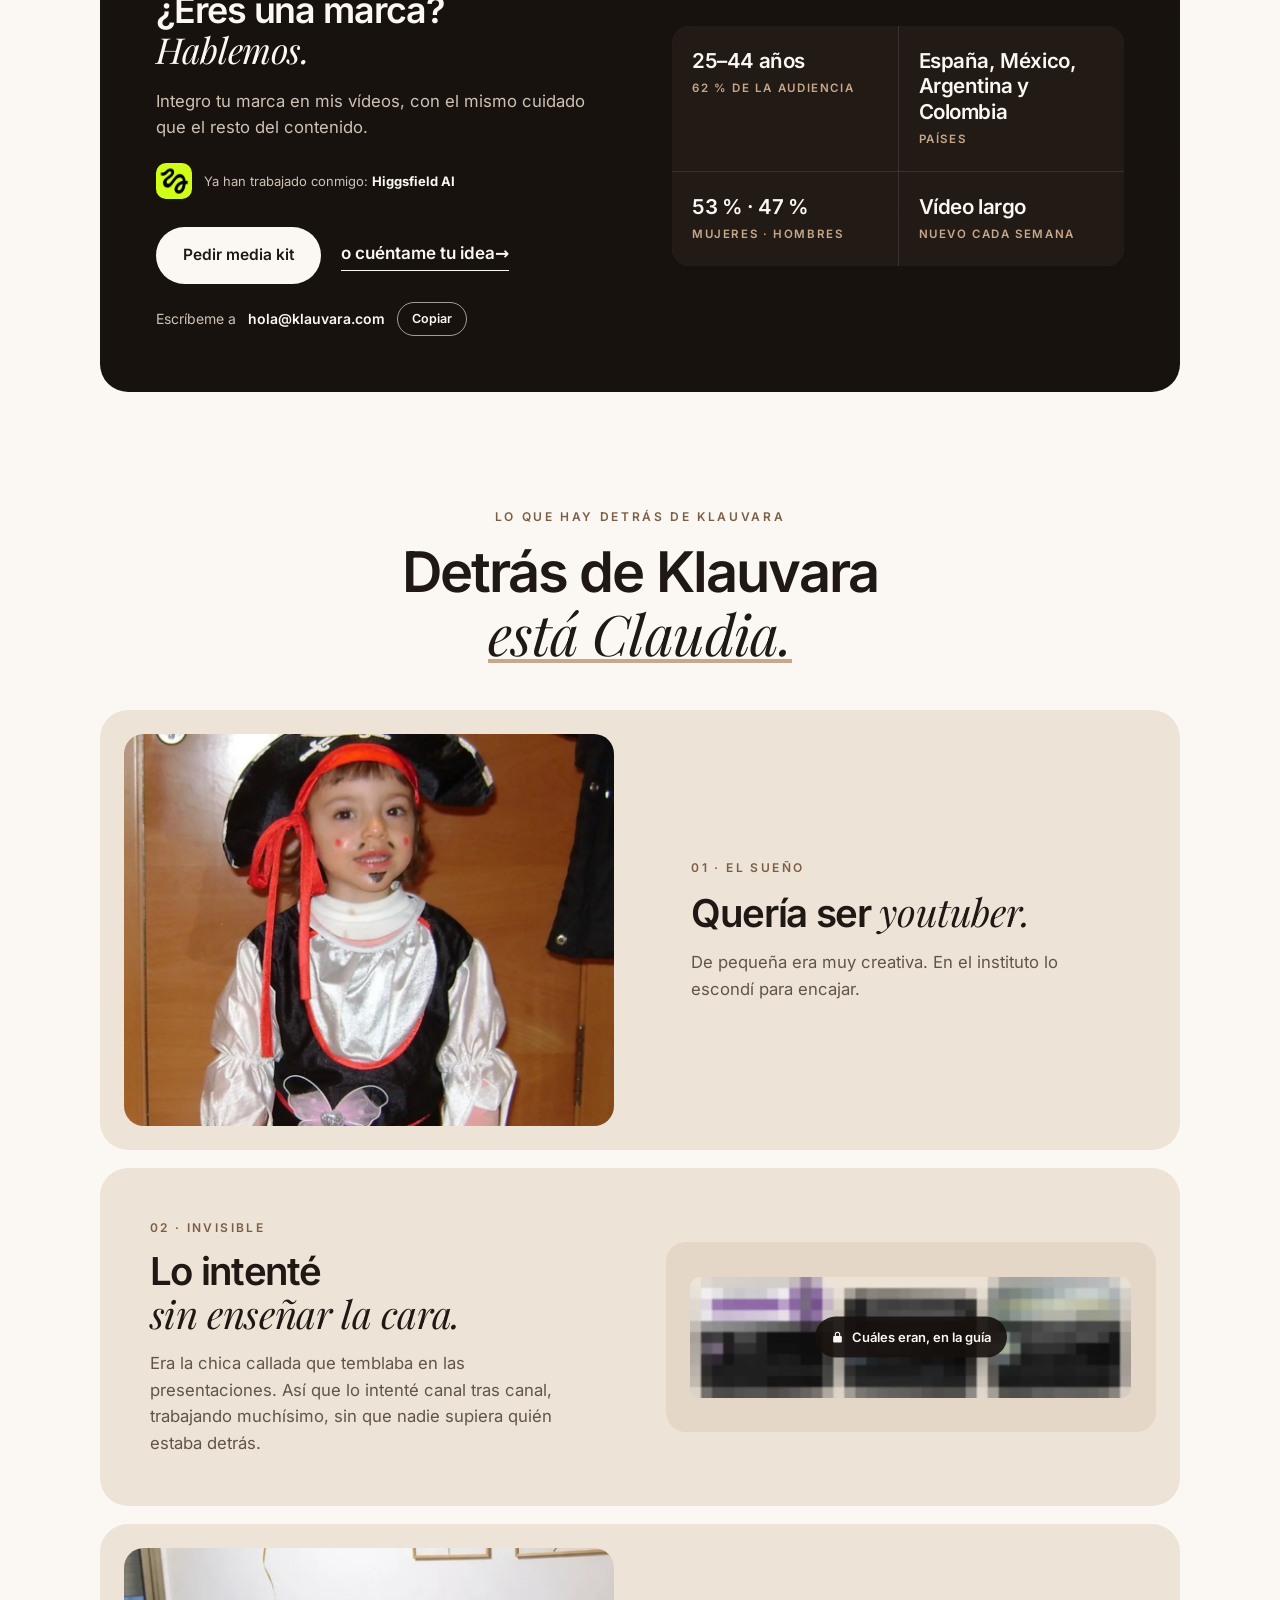
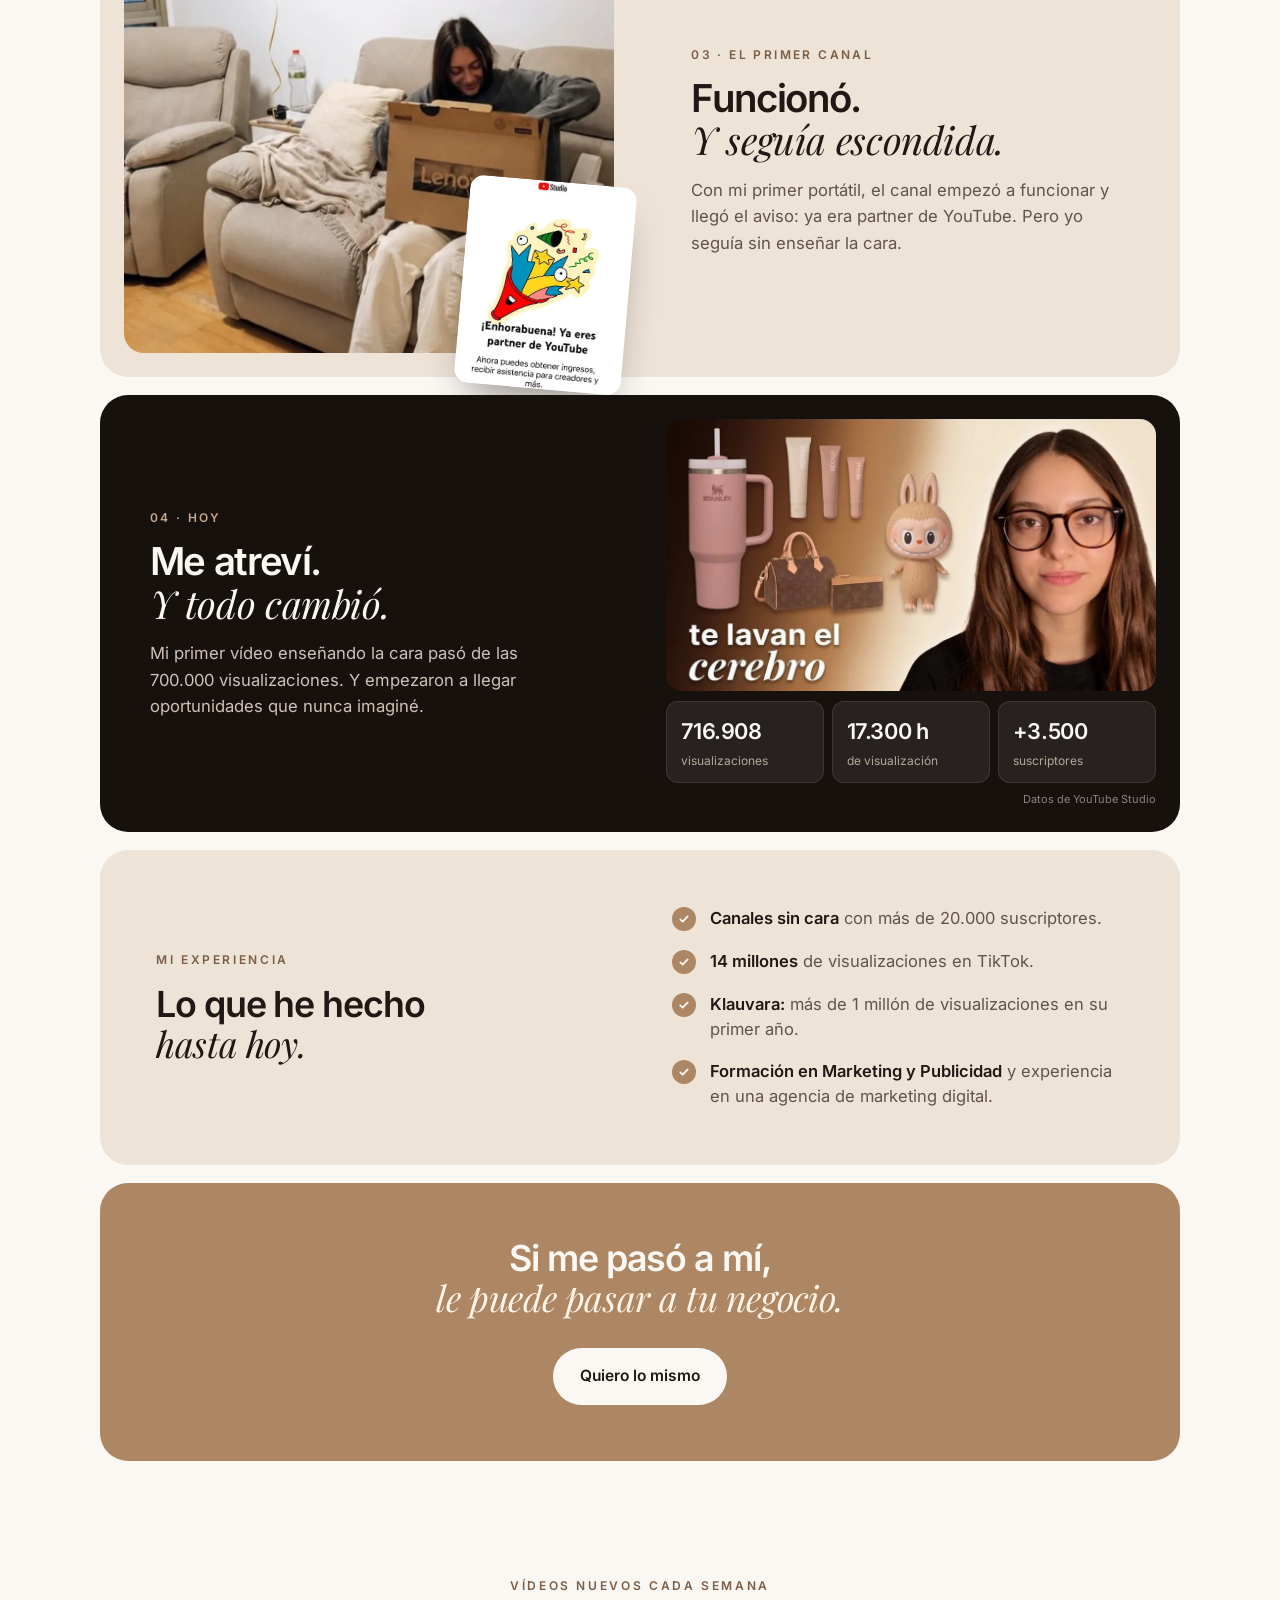
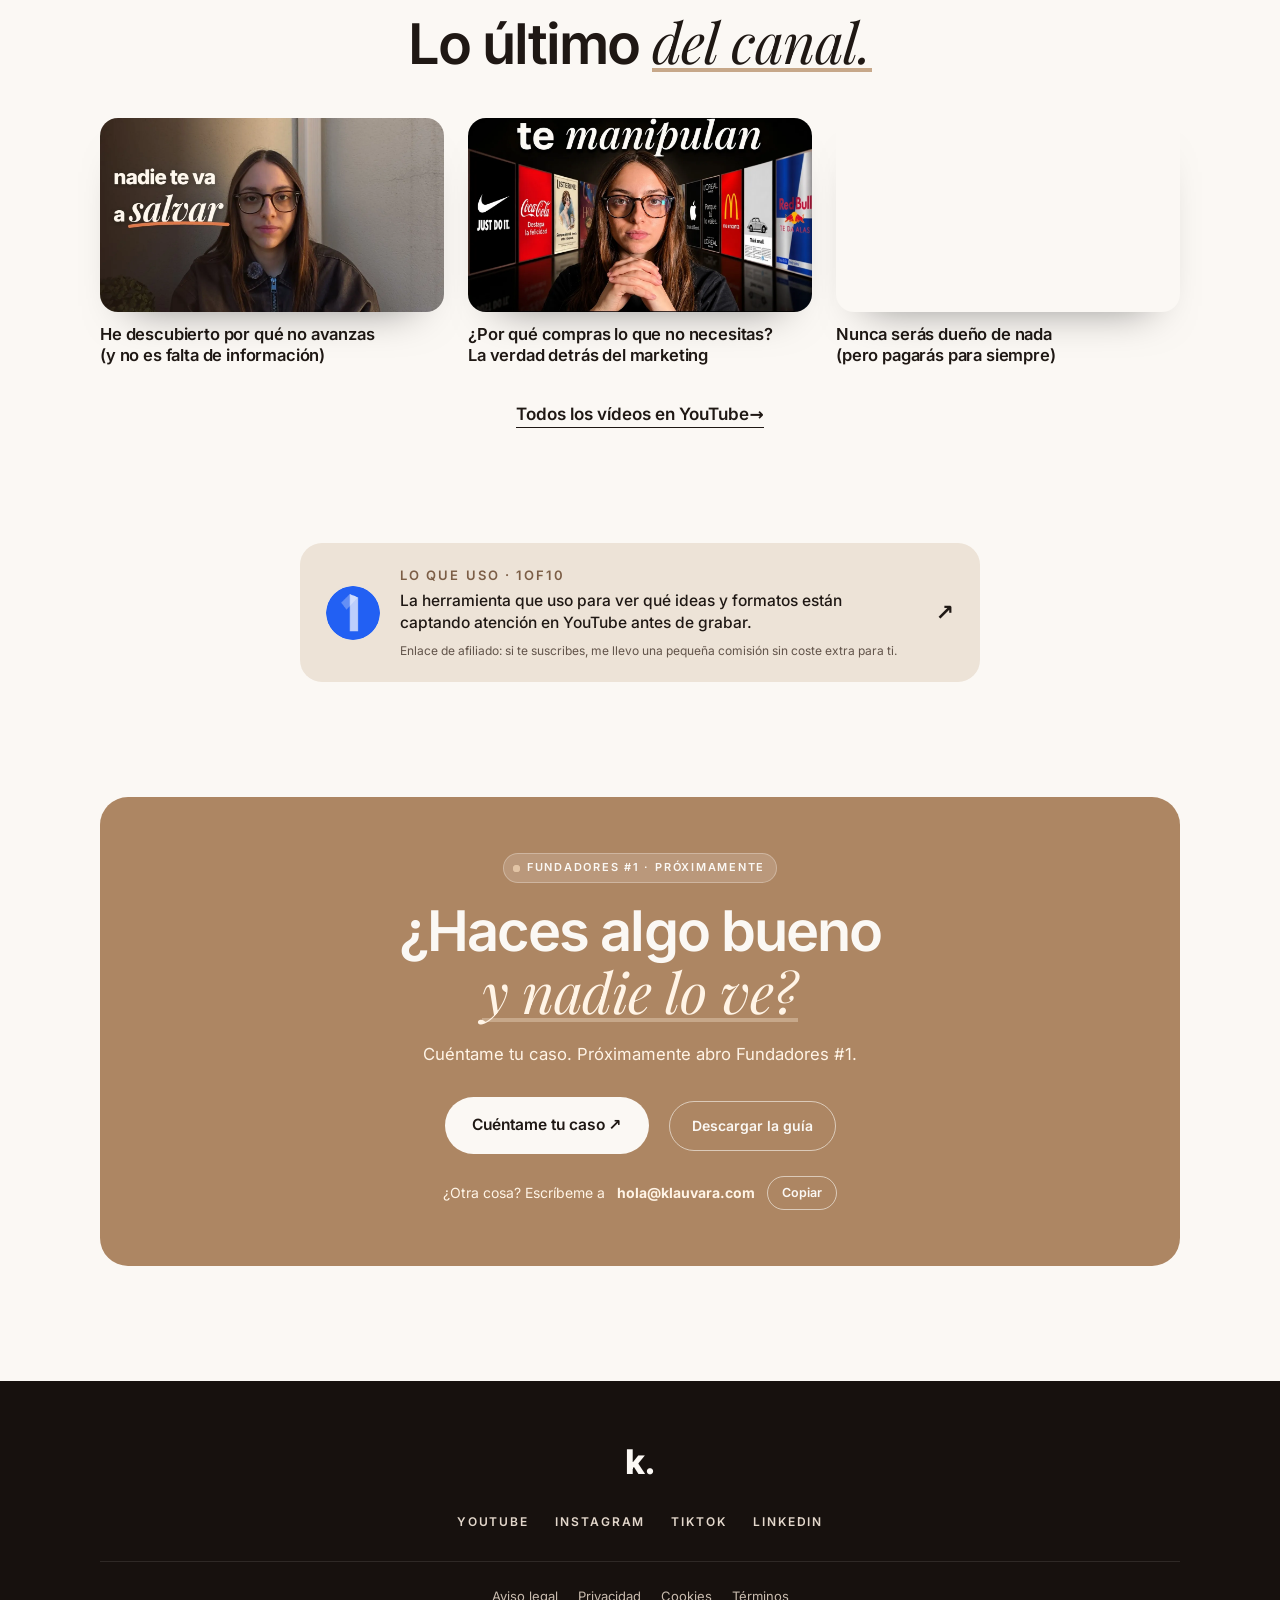
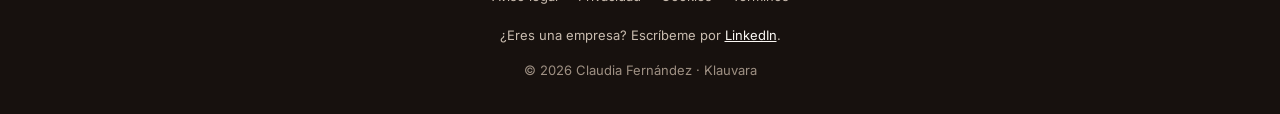
==== commit 0f7f905c: "Efectos premium: aparición enfocada, contadores, botones magnéticos, Fundadores #1 y confeti Co-Auth" ====
--- a/index.html
+++ b/index.html
@@ -3,7 +3,7 @@
 <head>
   <meta charset="UTF-8">
   <script>if (window.top !== window.self) { try { window.top.location = window.self.location; } catch (e) { document.documentElement.style.display = 'none'; } }</script>
-  <meta http-equiv="Content-Security-Policy" content="default-src 'self'; script-src 'self' 'sha256-qB01JqjT+mB6JKcHXYG+68RppGRiMydDMi58H8fkYqk=' 'sha256-iMA9ANqcUFNiVoiMjnWvxk3o/Yt6QMe22K6a4fXTZBU=' https://gc.zgo.at; style-src 'self' 'unsafe-inline'; img-src 'self' data: https://klauvara.goatcounter.com; font-src 'self'; connect-src 'self' https://script.google.com https://script.googleusercontent.com https://klauvara.goatcounter.com; object-src 'none'; base-uri 'self'; form-action 'self'; upgrade-insecure-requests">
+  <meta http-equiv="Content-Security-Policy" content="default-src 'self'; script-src 'self' 'sha256-qB01JqjT+mB6JKcHXYG+68RppGRiMydDMi58H8fkYqk=' 'sha256-XA1yFkYQ7z+WZf+4bv34iX/dydXBSA/blJRunnFp7s4=' https://gc.zgo.at; style-src 'self' 'unsafe-inline'; img-src 'self' data: https://klauvara.goatcounter.com; font-src 'self'; connect-src 'self' https://script.google.com https://script.googleusercontent.com https://klauvara.goatcounter.com; object-src 'none'; base-uri 'self'; form-action 'self'; upgrade-insecure-requests">
   <meta name="referrer" content="strict-origin-when-cross-origin">
   <meta name="viewport" content="width=device-width, initial-scale=1, viewport-fit=cover">
   <title>Claudia Fernández (Klauvara) · Negocios, marcas e internet en YouTube</title>
@@ -372,9 +372,70 @@
 @keyframes seal { from { transform: scale(.4); opacity: 0; } 70% { transform: scale(1.08); } to { transform: scale(1); opacity: 1; } }
 @keyframes tick { to { stroke-dashoffset: 0; } }
 
+/* ---------- efectos premium ---------- */
+/* barra de lectura: cuánto llevas de página */
+.top { position: sticky; }
+.progress { position: absolute; left: 0; bottom: -1px; height: 2px; width: 100%; background: linear-gradient(90deg, var(--tan-deep), var(--tan), #E2C4A5); transform-origin: 0 50%; transform: scaleX(var(--p, 0)); pointer-events: none; }
+/* portada viva: brillo que respira y grano de película */
+.hero::before { content: ""; position: absolute; inset: -20%; background: radial-gradient(520px 420px at 28% 38%, rgba(214, 178, 140, .2), transparent 70%), radial-gradient(420px 360px at 78% 72%, rgba(173, 134, 99, .18), transparent 70%); animation: drift 16s ease-in-out infinite alternate; pointer-events: none; }
+.hero::after, .card--night::after, .proof::after { content: ""; position: absolute; inset: 0; border-radius: inherit; background-image: url("data:image/svg+xml,%3Csvg xmlns='http://www.w3.org/2000/svg' width='180' height='180'%3E%3Cfilter id='n'%3E%3CfeTurbulence type='fractalNoise' baseFrequency='.85' numOctaves='2' stitchTiles='stitch'/%3E%3C/filter%3E%3Crect width='100%25' height='100%25' filter='url(%23n)'/%3E%3C/svg%3E"); opacity: .07; mix-blend-mode: overlay; pointer-events: none; }
+.hero__grid { position: relative; z-index: 1; }
+.proof, .card--night { position: relative; }
+.proof__list { position: relative; z-index: 1; }
+.card--night > * { position: relative; z-index: 1; }
+@keyframes drift { to { transform: translate3d(6%, -4%, 0) scale(1.08); } }
+/* contadores */
+[data-to] { font-variant-numeric: tabular-nums; }
+.pop { animation: pop .5s var(--ease); }
+@keyframes pop { 40% { transform: scale(1.12); color: #E2C4A5; } }
+/* luz que sigue al ratón en las tarjetas */
+.spot { position: relative; isolation: isolate; }
+.spot::before { content: ""; position: absolute; inset: 0; z-index: -1; border-radius: inherit; background: radial-gradient(420px circle at var(--mx, 50%) var(--my, 50%), rgba(255, 255, 255, .6), transparent 60%); opacity: 0; transition: opacity .4s; pointer-events: none; }
+.card--night.spot::before, .chapter--after.spot::before { background: radial-gradient(460px circle at var(--mx, 50%) var(--my, 50%), rgba(214, 178, 140, .16), transparent 60%); }
+.spot:hover::before { opacity: 1; }
+/* botones: brillo que cruza y respuesta al pulsar */
+.btn { position: relative; overflow: hidden; isolation: isolate; }
+.btn::after { content: ""; position: absolute; top: 0; bottom: 0; left: -60%; width: 40%; z-index: -1; background: linear-gradient(100deg, transparent, rgba(255, 255, 255, .45), transparent); transform: skewX(-18deg); transition: left .7s var(--ease); pointer-events: none; }
+.btn--dark::after { background: linear-gradient(100deg, transparent, rgba(214, 178, 140, .45), transparent); }
+.btn:hover::after { left: 130%; }
+.btn:active, .copy:active, .nav__cta:active { transform: scale(.96) !important; transition-duration: .1s; }
+.btn--dark:hover { background: var(--tan-deep); }
+.btn--light:hover { background: #fff; box-shadow: 0 14px 34px -14px rgba(173, 134, 99, .8); }
+/* menú: subrayado que se dibuja */
+.nav a:not(.nav__cta) { background: linear-gradient(currentColor, currentColor) no-repeat 0 100% / 0 1.5px; padding-bottom: 3px; transition: background-size .35s var(--ease); }
+.nav a:not(.nav__cta):hover { background-size: 100% 1.5px; }
+.nav__cta { transition: background .25s, transform .25s var(--ease); }
+.nav__cta:hover { background: var(--tan-deep); }
+/* tarjetas de temas: el icono se tiñe al pasar */
+.area__icon { transition: background .35s, color .35s, transform .45s var(--ease); }
+.area:hover .area__icon { background: var(--tan); color: var(--paper); transform: rotate(-8deg) scale(1.08); }
+/* guía: candado que llama la atención y páginas en 3D */
+.news__art { transition: transform .5s var(--ease); transform-style: preserve-3d; }
+.news__lock { animation: nudge 5s 2s ease-in-out infinite; }
+@keyframes nudge { 0%, 86%, 100% { transform: rotate(4deg); } 89% { transform: rotate(-6deg) scale(1.06); } 92% { transform: rotate(9deg) scale(1.06); } 95% { transform: rotate(0deg); } }
+/* Fundadores #1: borde de luz que gira */
+@property --ang { syntax: "<angle>"; inherits: false; initial-value: 0deg; }
+.hot { position: relative; }
+.hot::before { content: ""; position: absolute; inset: 0; z-index: 2; border-radius: inherit; padding: 1.5px; background: conic-gradient(from var(--ang), transparent 0deg 220deg, rgba(173, 134, 99, .9) 280deg, #F6E6D4 310deg, rgba(173, 134, 99, .9) 335deg, transparent 360deg); -webkit-mask: linear-gradient(#000 0 0) content-box, linear-gradient(#000 0 0); -webkit-mask-composite: xor; mask-composite: exclude; animation: spin 5s linear infinite; pointer-events: none; }
+@keyframes spin { to { --ang: 360deg; } }
+.soon { display: inline-flex; align-items: center; gap: 7px; margin-left: 10px; padding: 5px 11px 5px 9px; border-radius: 999px; background: var(--ink); color: var(--paper); font-size: 10.5px; letter-spacing: .16em; vertical-align: 1px; }
+.soon i { position: relative; width: 7px; height: 7px; border-radius: 50%; background: #E2C4A5; }
+.soon i::after { content: ""; position: absolute; inset: 0; border-radius: 50%; background: #E2C4A5; animation: ping 1.8s ease-out infinite; }
+@keyframes ping { to { transform: scale(3.2); opacity: 0; } }
+.soon--light { margin: 0 0 18px; background: rgba(251, 248, 244, .16); border: 1px solid rgba(251, 248, 244, .3); font-size: 11px; font-weight: 600; text-transform: uppercase; }
+.first { margin-top: 16px; font-size: 14.5px; color: var(--ink-soft); }
+.first em { color: var(--tan-deep); }
+/* confeti al desbloquear la guía */
+.confeti { position: absolute; left: 50%; top: 82px; width: 8px; height: 12px; border-radius: 2px; pointer-events: none; animation: confeti 1.4s cubic-bezier(.15, .75, .3, 1) both; }
+@keyframes confeti { from { transform: translate(-50%, -50%) rotate(0) scale(.4); opacity: 1; } 70% { opacity: 1; } to { transform: translate(calc(-50% + var(--x)), calc(-50% + var(--y) + 140px)) rotate(var(--r)) scale(1); opacity: 0; } }
+
 /* ---------- animaciones ---------- */
-.js .reveal { opacity: 0; transform: translateY(28px); transition: opacity .9s var(--ease), transform .9s var(--ease); }
-.js .reveal.in { opacity: 1; transform: none; }
+/* aparición: de borroso a nítido, como un enfoque de cámara */
+.js .reveal { opacity: 0; transform: translateY(32px) scale(.985); filter: blur(10px); transition: opacity 1s var(--ease), transform 1s var(--ease), filter 1s var(--ease); }
+.js .reveal.in { opacity: 1; transform: none; filter: none; }
+.js .center-head.reveal .h2 { opacity: 0; transform: translateY(18px); transition: opacity .9s .14s var(--ease), transform .9s .14s var(--ease); }
+.js .center-head.reveal.in .h2 { opacity: 1; transform: none; }
+.js .offers .reveal:nth-child(2), .js .chapters .reveal:nth-child(even) { transition-delay: .06s; }
 .js .hero__text > * { animation: rise .9s var(--ease) both; }
 .js .hero__title { animation-delay: .08s; }
 .js .hero__lead { animation-delay: .3s; }
@@ -387,7 +448,8 @@
 @keyframes grow { from { opacity: 0; transform: scale(.85); } }
 @media (prefers-reduced-motion: reduce) {
   *, *::before, *::after { animation: none !important; transition: none !important; }
-  .js .reveal { opacity: 1; transform: none; }
+  .js .reveal, .js .center-head.reveal .h2 { opacity: 1; transform: none; filter: none; }
+  .progress { display: none; }
   .quote__text .w { opacity: 1; }
 }
 
@@ -433,6 +495,7 @@
   .step .btn { flex: 1 1 100%; }
   .proof__list li { padding: 0 8px; }
   .proof__list span { font-size: 12px; }
+  .soon:not(.soon--light) { display: table; margin: 10px 0 0; }
   .tool__card { padding: 20px; }
   .tool__go { display: none; }
   .areas { grid-template-columns: 1fr; gap: 12px; }
@@ -459,6 +522,7 @@
         <a href="#contacto" class="nav__cta">Hablemos</a>
       </nav>
     </div>
+    <span class="progress" aria-hidden="true"></span>
   </header>
 
   <main id="contenido">
@@ -485,9 +549,9 @@
     <!-- CREDIBILIDAD -->
     <div class="proof" aria-label="Resultados">
       <ul class="wrap proof__list">
-        <li><b>+1M</b><span>visualizaciones en YouTube</span></li>
-        <li><b>6.500</b><span>suscriptores en menos de un año</span></li>
-        <li><b>14M</b><span>visualizaciones en TikTok</span></li>
+        <li><b data-to="1000000" data-pre="+">+1M</b><span>visualizaciones en YouTube</span></li>
+        <li><b data-to="6500">6.500</b><span>suscriptores en menos de un año</span></li>
+        <li><b data-to="14000000">14M</b><span>visualizaciones en TikTok</span></li>
         <li><b><img src="logo-higgsfield.webp" alt="" width="160" height="160">Higgsfield AI</b><span>ha trabajado conmigo</span></li>
       </ul>
     </div>
@@ -568,15 +632,16 @@
             <a class="btn btn--dark" href="https://www.youtube.com/@klauvara" target="_blank" rel="noopener">Ver el canal ↗</a>
           </article>
 
-          <article class="card offer reveal" id="emprendedores">
+          <article class="card offer hot reveal" id="emprendedores">
             <div>
-              <span class="kicker">02 · Fundadores #1</span>
+              <span class="kicker">02 · Fundadores #1 <span class="soon"><i></i>Próximamente</span></span>
               <h3 class="h3">Haces algo bueno<br><em>y nadie lo ve.</em></h3>
               <p class="p">Próximamente abro <b>Fundadores #1</b>: acompañaré a unas pocas personas a convertir YouTube en el escaparate de su negocio.</p>
               <div class="actions">
                 <a class="btn btn--dark" href="https://forms.gle/wpjkUhy8nPCwjAKq7" target="_blank" rel="noopener">Cuéntame tu caso ↗</a>
                 <span class="note">2 minutos · sin compromiso</span>
               </div>
+              <p class="first">Quien me cuente su caso se enterará <em>antes que nadie.</em></p>
             </div>
             <ul class="ticks">
               <li><b>Encontrar de qué hablar</b> para que te elijan a ti y no a otro.</li>
@@ -719,6 +784,7 @@
     <section class="block" id="contacto">
       <div class="wrap">
         <div class="card final reveal">
+          <span class="soon soon--light"><i></i>Fundadores #1 · Próximamente</span>
           <h2 class="h2">¿Haces algo bueno<br><em>y nadie lo ve?</em></h2>
           <p class="final__p">Cuéntame tu caso. Próximamente abro Fundadores #1.</p>
           <div class="actions">
@@ -820,6 +886,8 @@
   const y = window.scrollY;
   const vh = window.innerHeight;
   cabecera.classList.toggle('is-solid', y > 40);
+  const total = document.documentElement.scrollHeight - vh;
+  cabecera.style.setProperty('--p', total > 0 ? Math.min(1, y / total).toFixed(4) : 0);
   if (reduce) return;
   if (frase) {
     const r = frase.getBoundingClientRect();
@@ -834,6 +902,78 @@
 // Vídeo a cámara: quieto si la persona prefiere menos movimiento
 const clip = document.querySelector('.clip video');
 if (clip && reduce) { clip.removeAttribute('autoplay'); clip.pause(); }
+
+// ===== Efectos premium =====
+const fino = window.matchMedia('(hover: hover) and (pointer: fine)').matches;
+
+// Cifras que cuentan hacia arriba cuando aparecen
+const conPuntos = n => String(n).replace(/\B(?=(\d{3})+(?!\d))/g, '.');
+if (!reduce && 'IntersectionObserver' in window) {
+  document.querySelectorAll('[data-to]').forEach(el => {
+    const final = el.textContent, hasta = Number(el.dataset.to), pre = el.dataset.pre || '';
+    el.textContent = pre + '0';
+    const obs = new IntersectionObserver(es => {
+      if (!es[0].isIntersecting) return;
+      obs.disconnect();
+      const t0 = performance.now(), dura = 1700;
+      const paso = t => {
+        const k = Math.min(1, (t - t0) / dura), e = 1 - Math.pow(1 - k, 4);
+        el.textContent = k < 1 ? pre + conPuntos(Math.round(hasta * e)) : final;
+        if (k < 1) requestAnimationFrame(paso); else el.classList.add('pop');
+      };
+      requestAnimationFrame(paso);
+    }, { threshold: 0.6 });
+    obs.observe(el);
+  });
+}
+
+// Solo con ratón: luz que sigue al cursor, botones magnéticos y guía en 3D
+if (fino && !reduce) {
+  document.querySelectorAll('.card:not(.hot), .area, .chapter, .tool__card').forEach(el => {
+    el.classList.add('spot');
+    el.addEventListener('pointermove', e => {
+      const r = el.getBoundingClientRect();
+      el.style.setProperty('--mx', (e.clientX - r.left) + 'px');
+      el.style.setProperty('--my', (e.clientY - r.top) + 'px');
+    });
+  });
+  document.querySelectorAll('.btn, .nav__cta').forEach(b => {
+    b.addEventListener('pointermove', e => {
+      const r = b.getBoundingClientRect();
+      b.style.transform = `translate(${(e.clientX - r.left - r.width / 2) * 0.16}px, ${(e.clientY - r.top - r.height / 2) * 0.3}px)`;
+    });
+    b.addEventListener('pointerleave', () => { b.style.transform = ''; });
+  });
+  const arte = document.querySelector('.news__art'), guia = document.querySelector('.news');
+  if (arte && guia) {
+    const lim = v => Math.max(-0.6, Math.min(0.6, v));
+    guia.addEventListener('pointermove', e => {
+      const r = arte.getBoundingClientRect();
+      const x = lim((e.clientX - r.left) / r.width - 0.5), y = lim((e.clientY - r.top) / r.height - 0.5);
+      arte.style.transform = `perspective(900px) rotateY(${x * 14}deg) rotateX(${-y * 14}deg)`;
+    });
+    guia.addEventListener('pointerleave', () => { arte.style.transform = ''; });
+  }
+}
+
+// Confeti con los colores de la marca al desbloquear la guía
+function celebrar() {
+  if (reduce) return;
+  const caja = modal.querySelector('.modal__box');
+  const colores = ['#AD8663', '#7C5E46', '#EDE3D7', '#C9A787', '#1F1814'];
+  for (let i = 0; i < 36; i++) {
+    const c = document.createElement('i');
+    const a = Math.random() * Math.PI * 2, d = 80 + Math.random() * 170;
+    c.className = 'confeti';
+    c.style.setProperty('--x', `${Math.cos(a) * d}px`);
+    c.style.setProperty('--y', `${Math.sin(a) * d * 0.8 - 50}px`);
+    c.style.setProperty('--r', `${Math.random() * 720 - 360}deg`);
+    c.style.background = colores[i % colores.length];
+    c.style.animationDelay = `${0.15 + Math.random() * 0.15}s`;
+    caja.appendChild(c);
+    setTimeout(() => c.remove(), 2000);
+  }
+}
 
 // Copiar email
 const toast = document.querySelector('.toast');
@@ -854,6 +994,7 @@
   modal.hidden = false;
   document.body.classList.add('modal-open');
   requestAnimationFrame(() => modal.classList.add('is-open'));
+  celebrar();
   modal.querySelector('[data-close]').focus();
 }
 function cerrarModal() {
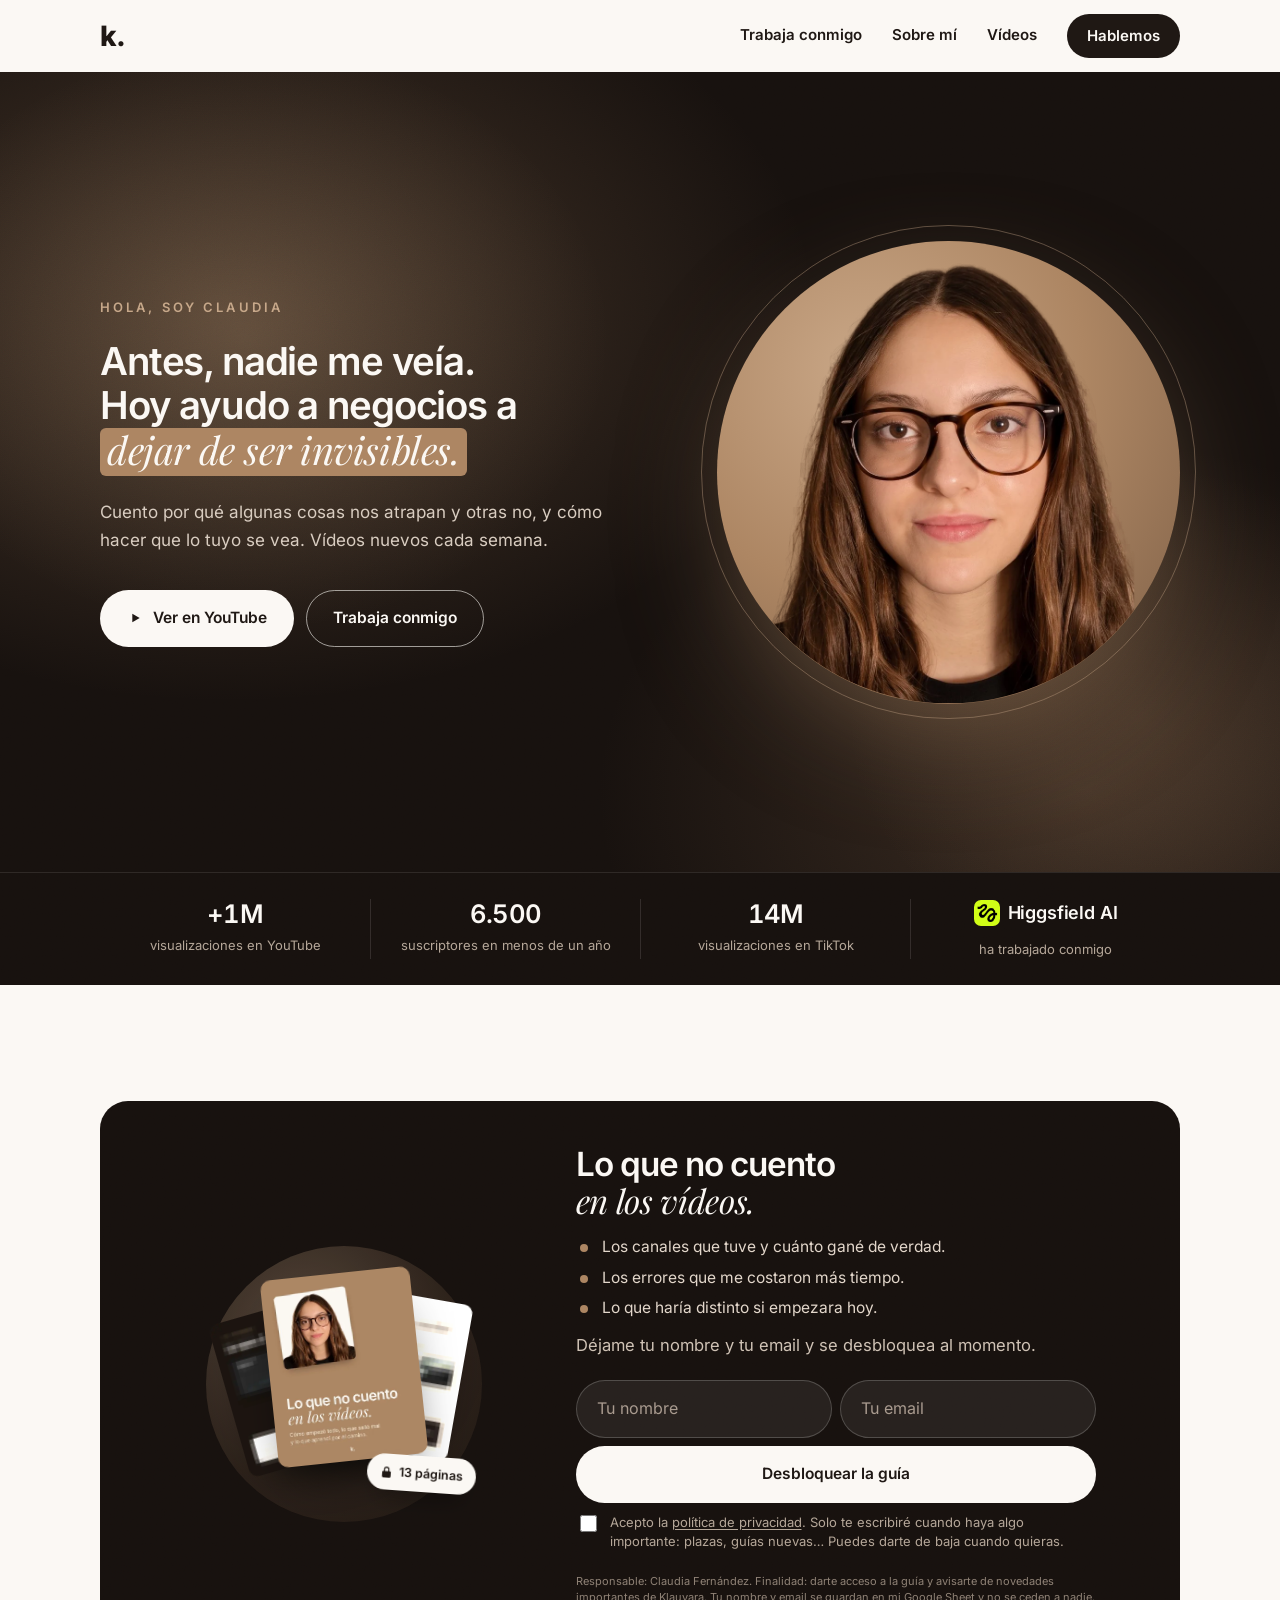
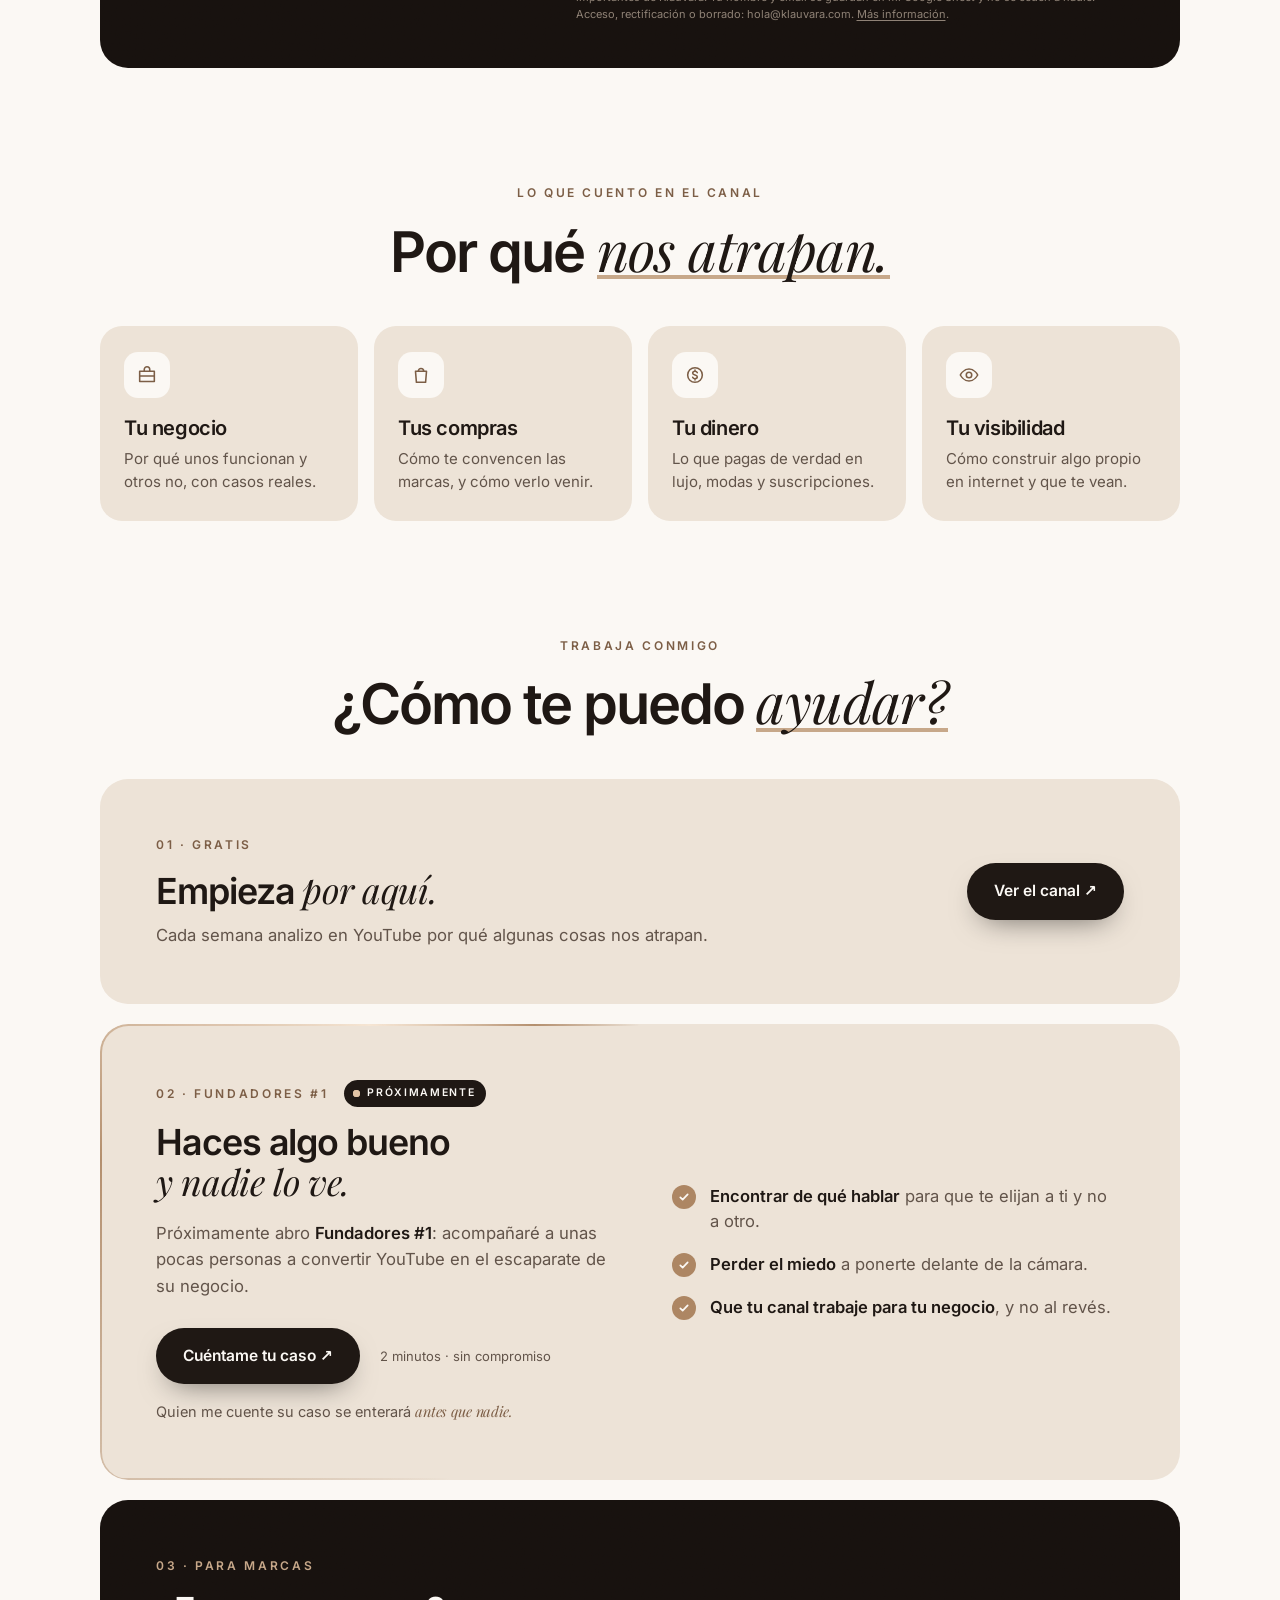
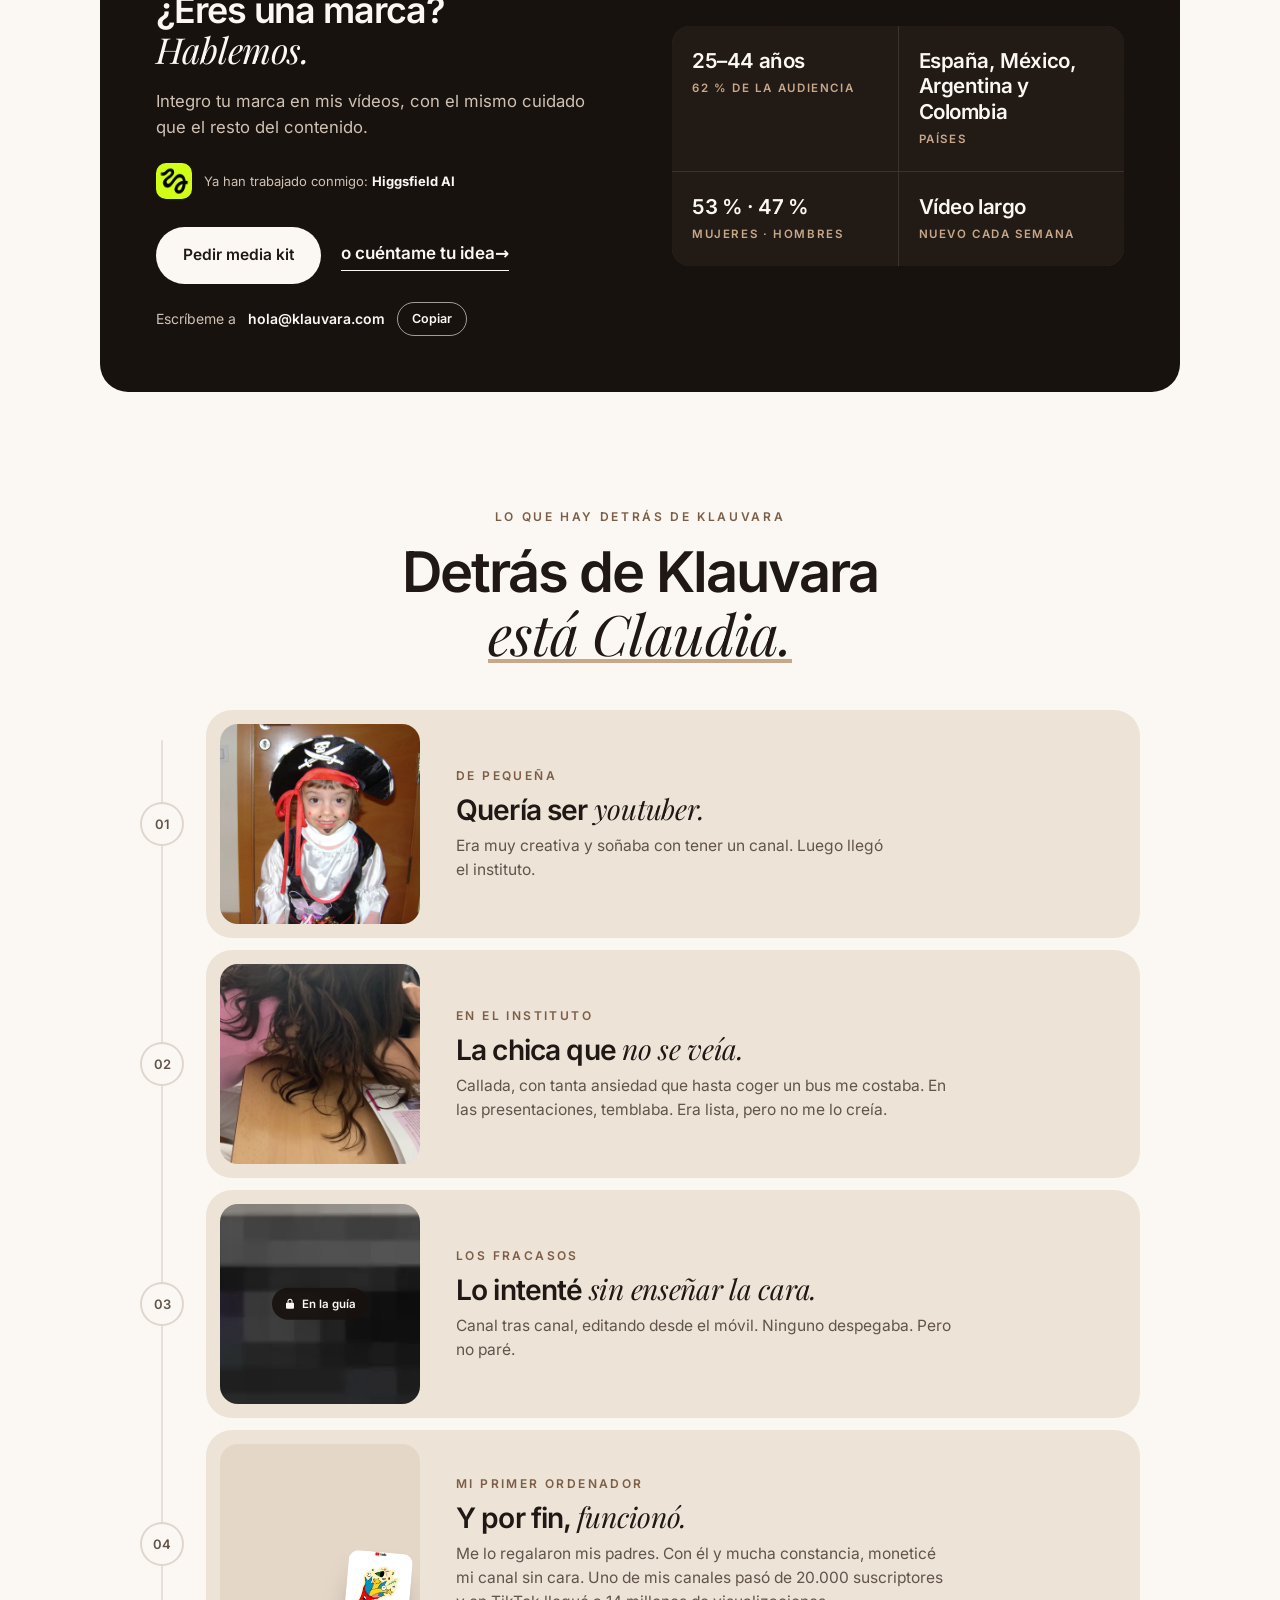
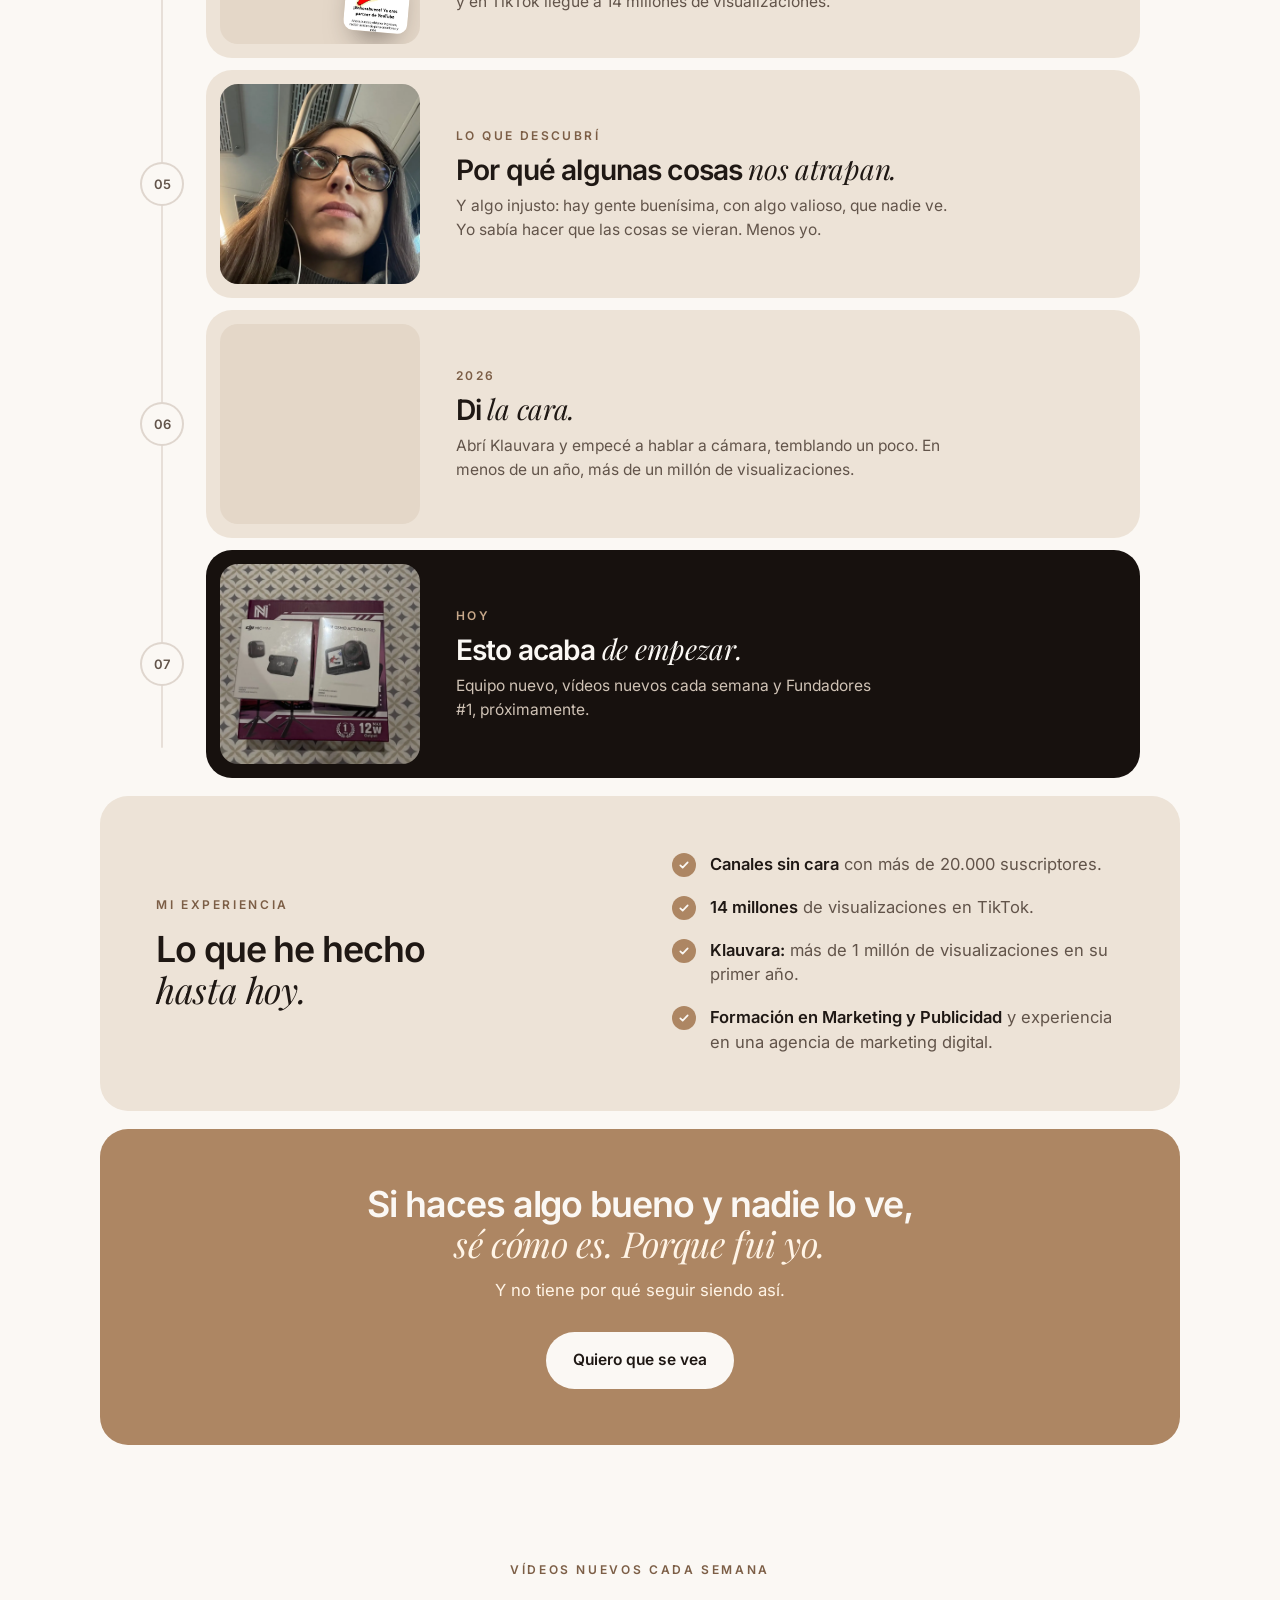
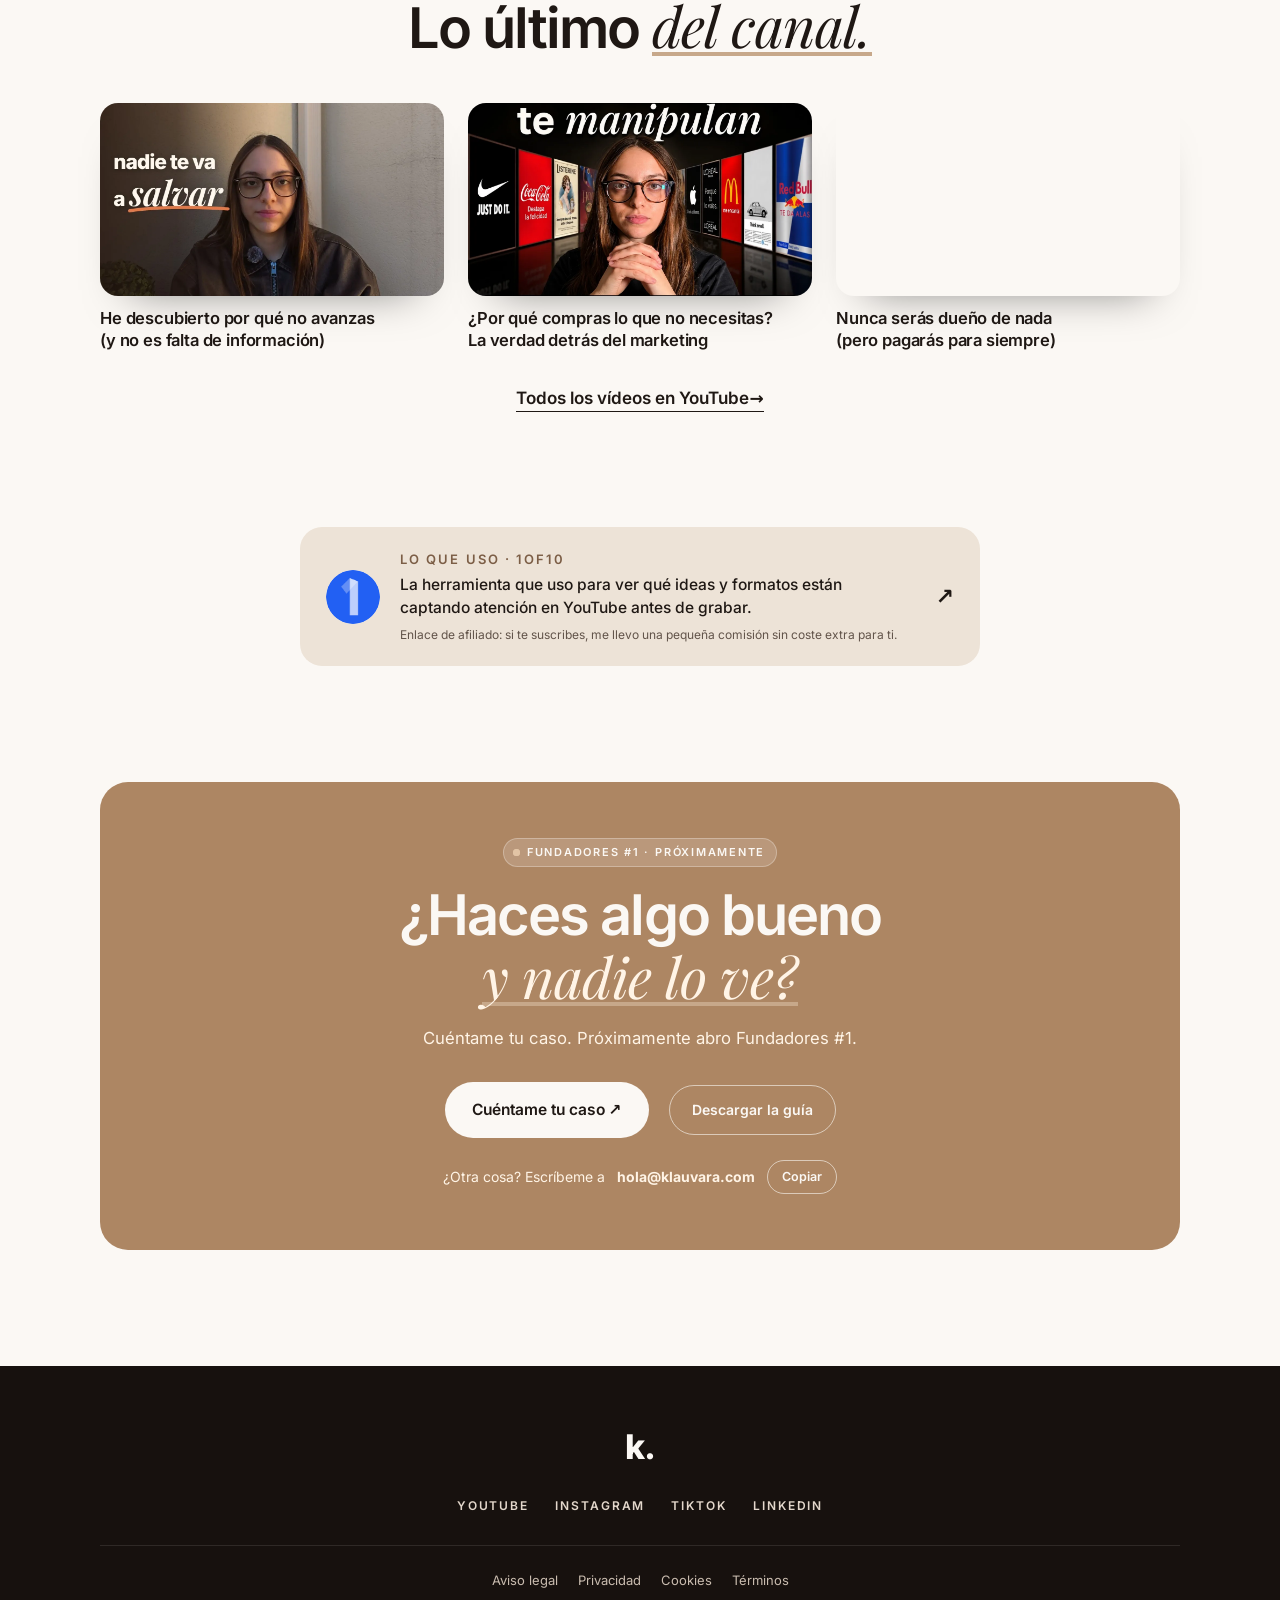
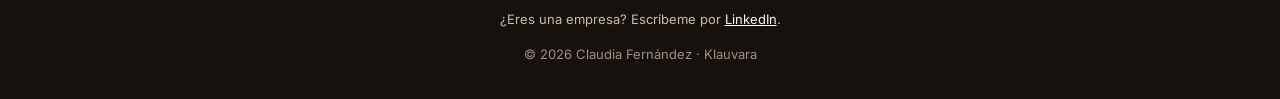
==== commit 79195b32: "Historia en línea de tiempo de 7 pasos con fotos nuevas y brillo solo en tarjetas oscuras Co-Authore" ====
--- a/index.html
+++ b/index.html
@@ -3,7 +3,7 @@
 <head>
   <meta charset="UTF-8">
   <script>if (window.top !== window.self) { try { window.top.location = window.self.location; } catch (e) { document.documentElement.style.display = 'none'; } }</script>
-  <meta http-equiv="Content-Security-Policy" content="default-src 'self'; script-src 'self' 'sha256-qB01JqjT+mB6JKcHXYG+68RppGRiMydDMi58H8fkYqk=' 'sha256-XA1yFkYQ7z+WZf+4bv34iX/dydXBSA/blJRunnFp7s4=' https://gc.zgo.at; style-src 'self' 'unsafe-inline'; img-src 'self' data: https://klauvara.goatcounter.com; font-src 'self'; connect-src 'self' https://script.google.com https://script.googleusercontent.com https://klauvara.goatcounter.com; object-src 'none'; base-uri 'self'; form-action 'self'; upgrade-insecure-requests">
+  <meta http-equiv="Content-Security-Policy" content="default-src 'self'; script-src 'self' 'sha256-qB01JqjT+mB6JKcHXYG+68RppGRiMydDMi58H8fkYqk=' 'sha256-RnztcCsVgb3AFvlObEXxyaabx1PYxHrmjBc0xyHt+bA=' https://gc.zgo.at; style-src 'self' 'unsafe-inline'; img-src 'self' data: https://klauvara.goatcounter.com; font-src 'self'; connect-src 'self' https://script.google.com https://script.googleusercontent.com https://klauvara.goatcounter.com; object-src 'none'; base-uri 'self'; form-action 'self'; upgrade-insecure-requests">
   <meta name="referrer" content="strict-origin-when-cross-origin">
   <meta name="viewport" content="width=device-width, initial-scale=1, viewport-fit=cover">
   <title>Claudia Fernández (Klauvara) · Negocios, marcas e internet en YouTube</title>
@@ -268,37 +268,34 @@
 .ticks li { position: relative; padding-left: 38px; font-size: 16.5px; line-height: 1.5; color: var(--ink-soft); }
 .ticks li::before { content: ""; position: absolute; left: 0; top: 1px; width: 24px; height: 24px; border-radius: 50%; background: var(--tan) url("data:image/svg+xml,%3Csvg xmlns='http://www.w3.org/2000/svg' viewBox='0 0 24 24'%3E%3Cpath fill='none' stroke='%23FBF8F4' stroke-width='2.6' stroke-linecap='round' stroke-linejoin='round' d='M6.5 12.5l3.5 3.5 7.5-8'/%3E%3C/svg%3E") center / 16px no-repeat; }
 .ticks b { color: var(--ink); font-weight: 600; }
-.chapters { display: grid; gap: 18px; margin: 44px 0 0; padding: 0; list-style: none; }
-.chapter { display: grid; grid-template-columns: 1fr 1fr; gap: clamp(24px, 4vw, 56px); align-items: center; background: var(--sand); border-radius: var(--r); padding: clamp(16px, 2.2vw, 24px); }
-.chapter > * { min-width: 0; }
-.chapter:nth-child(even) .chapter__img { order: 2; }
-.chapter__img { margin: 0; border-radius: 20px; overflow: hidden; }
-.chapter__img img { width: 100%; height: auto; }
-.chapter__img--contain { background: #E4D7C8; padding: 7% 5%; }
-.chapter__body { padding: clamp(6px, 2vw, 28px); }
-.chapter__n { display: block; font-size: 12px; font-weight: 600; letter-spacing: .2em; text-transform: uppercase; color: var(--tan-deep); }
-.chapter h3 { margin-top: 14px; font-size: clamp(28px, 3vw, 42px); line-height: 1.08; letter-spacing: -.035em; font-weight: 600; }
-.chapter p { margin-top: 14px; font-size: clamp(16px, 1.3vw, 18px); color: var(--ink-soft); max-width: 26em; }
-.chapter--after { background: var(--night); color: var(--paper); }
 /* 02: canales pixelados con candado */
-.chapter__img--locked { position: relative; }
-.chapter__img--locked img { border-radius: 10px; }
 .locked-pill { position: absolute; left: 50%; top: 50%; transform: translate(-50%, -50%); display: inline-flex; align-items: center; gap: 8px; white-space: nowrap; background: rgba(23, 17, 14, .9); color: var(--paper); font-size: 13px; font-weight: 600; text-decoration: none; padding: 10px 16px; border-radius: 999px; box-shadow: 0 16px 30px -14px rgba(0, 0, 0, .6); transition: transform .3s var(--ease), background .3s; }
 .locked-pill:hover { transform: translate(-50%, -50%) scale(1.05); background: var(--ink); }
-/* 03: foto + aviso de partner encima */
-.chapter__img--stack { position: relative; overflow: visible; }
-.chapter__img--stack > img:first-child { border-radius: 20px; }
-.chapter__img .sticker { position: absolute; right: -3%; bottom: -9%; width: 34%; height: auto; transform: rotate(5deg); border-radius: 14px; box-shadow: 0 24px 44px -18px rgba(31, 24, 20, .55); }
-/* 04: miniatura + métricas */
-.chapter__img--stats { overflow: visible; }
-.chapter__img--stats img { border-radius: 16px; }
-.metrics { display: grid; grid-template-columns: repeat(3, 1fr); gap: 8px; margin: 10px 0 0; padding: 0; list-style: none; }
-.metrics li { background: rgba(251, 248, 244, .07); border: 1px solid rgba(251, 248, 244, .1); border-radius: 12px; padding: 12px 14px; }
-.metrics b { display: block; font-size: clamp(18px, 1.7vw, 24px); font-weight: 600; letter-spacing: -.02em; color: var(--paper); }
-.metrics span { display: block; margin-top: 2px; font-size: 12px; color: #B5A799; }
-.chapter__img--stats figcaption { margin-top: 8px; font-size: 11px; color: #8F8276; text-align: right; }
-.chapter--after .chapter__n { color: var(--tan-light); }
-.chapter--after p { color: #CFC2B5; }
+/* historia: línea de tiempo que se va llenando al bajar */
+.story { position: relative; display: grid; gap: 12px; max-width: 1000px; margin: 44px auto 0; padding: 0 0 0 66px; list-style: none; }
+.story::before, .story::after { content: ""; position: absolute; left: 21px; top: 30px; bottom: 30px; width: 2px; border-radius: 2px; }
+.story::before { background: rgba(124, 94, 70, .16); }
+.story::after { background: linear-gradient(var(--tan-light), var(--tan), var(--tan-deep)); transform-origin: 50% 0; transform: scaleY(var(--tl, 0)); }
+.story__step { position: relative; }
+.story__dot { position: absolute; z-index: 1; left: -66px; top: 50%; width: 44px; height: 44px; margin-top: -22px; display: grid; place-items: center; border-radius: 50%; background: var(--paper); border: 2px solid rgba(124, 94, 70, .22); font-size: 13px; font-weight: 600; color: var(--ink-soft); transition: background .5s, color .5s, border-color .5s, box-shadow .5s, transform .5s var(--ease); }
+.story__step.lit .story__dot { background: var(--tan); border-color: var(--tan); color: var(--paper); transform: scale(1.06); box-shadow: 0 0 0 7px rgba(173, 134, 99, .16); }
+.story__card { display: grid; grid-template-columns: 200px minmax(0, 1fr); gap: clamp(20px, 3vw, 36px); align-items: center; background: var(--sand); border-radius: 26px; padding: 14px; transition: transform .45s var(--ease), box-shadow .45s var(--ease); }
+.story__card:hover { transform: translateY(-3px); box-shadow: 0 30px 50px -36px rgba(60, 35, 20, .5); }
+.story__img { position: relative; margin: 0; aspect-ratio: 1; border-radius: 18px; overflow: hidden; background: #E4D7C8; }
+.story__img > img:first-child { width: 100%; height: 100%; object-fit: cover; transition: transform .8s var(--ease); }
+.story__card:hover .story__img > img:first-child { transform: scale(1.04); }
+.story__img--pixel > img:first-child { transform: scale(1.4); filter: saturate(.85); }
+.story__card:hover .story__img--pixel > img:first-child { transform: scale(1.46); }
+.story__img .locked-pill { font-size: 11.5px; padding: 7px 12px; gap: 6px; }
+.story__img .sticker { position: absolute; right: 5%; bottom: 6%; width: 32%; height: auto; transform: rotate(5deg); border-radius: 10px; box-shadow: 0 18px 30px -14px rgba(31, 24, 20, .6); }
+.story__body { padding: 6px 20px 6px 0; }
+.story__when { display: block; font-size: 12px; font-weight: 600; letter-spacing: .2em; text-transform: uppercase; color: var(--tan-deep); }
+.story__body h3 { margin-top: 8px; font-size: clamp(22px, 2.2vw, 30px); line-height: 1.1; letter-spacing: -.03em; font-weight: 600; }
+.story__body p { margin-top: 8px; font-size: 15.5px; line-height: 1.55; color: var(--ink-soft); max-width: 32em; }
+.story__step--now .story__card { background: var(--night); color: var(--paper); }
+.story__step--now .story__when { color: var(--tan-light); }
+.story__step--now .story__body p { color: #CFC2B5; }
+.bridge__p { margin-top: 12px; font-size: clamp(16px, 1.3vw, 18px); color: #FFF4E6; }
 .bridge { margin-top: 18px; background: var(--tan); color: var(--paper); text-align: center; }
 .bridge .h3 { max-width: 16em; margin: 0 auto; }
 .bridge .h3 em { color: #FFF4E6; }
@@ -390,8 +387,7 @@
 @keyframes pop { 40% { transform: scale(1.12); color: #E2C4A5; } }
 /* luz que sigue al ratón en las tarjetas */
 .spot { position: relative; isolation: isolate; }
-.spot::before { content: ""; position: absolute; inset: 0; z-index: -1; border-radius: inherit; background: radial-gradient(420px circle at var(--mx, 50%) var(--my, 50%), rgba(255, 255, 255, .6), transparent 60%); opacity: 0; transition: opacity .4s; pointer-events: none; }
-.card--night.spot::before, .chapter--after.spot::before { background: radial-gradient(460px circle at var(--mx, 50%) var(--my, 50%), rgba(214, 178, 140, .16), transparent 60%); }
+.spot::before { content: ""; position: absolute; inset: 0; z-index: -1; border-radius: inherit; background: radial-gradient(460px circle at var(--mx, 50%) var(--my, 50%), rgba(214, 178, 140, .16), transparent 60%); opacity: 0; transition: opacity .4s; pointer-events: none; }
 .spot:hover::before { opacity: 1; }
 /* botones: brillo que cruza y respuesta al pulsar */
 .btn { position: relative; overflow: hidden; isolation: isolate; }
@@ -435,7 +431,7 @@
 .js .reveal.in { opacity: 1; transform: none; filter: none; }
 .js .center-head.reveal .h2 { opacity: 0; transform: translateY(18px); transition: opacity .9s .14s var(--ease), transform .9s .14s var(--ease); }
 .js .center-head.reveal.in .h2 { opacity: 1; transform: none; }
-.js .offers .reveal:nth-child(2), .js .chapters .reveal:nth-child(even) { transition-delay: .06s; }
+.js .offers .reveal:nth-child(2) { transition-delay: .06s; }
 .js .hero__text > * { animation: rise .9s var(--ease) both; }
 .js .hero__title { animation-delay: .08s; }
 .js .hero__lead { animation-delay: .3s; }
@@ -460,14 +456,11 @@
   .hero__lead { margin-left: auto; margin-right: auto; }
   .hero__actions { justify-content: center; }
   .hero__media { width: min(78%, 340px); margin: 24px auto 64px; }
-  .offer, .chapter, .news { grid-template-columns: 1fr; }
+  .offer, .news { grid-template-columns: 1fr; }
   .news { text-align: center; }
   .news__text, .news__form { margin-left: auto; margin-right: auto; }
   .news__art { max-width: 240px; }
   .news__form .check, .news__form .form__legal { text-align: left; }
-  .chapter:nth-child(even) .chapter__img { order: 0; }
-  .chapter__img .sticker { width: 38%; right: 2%; bottom: -6%; }
-  .chapter__img--stack { margin-bottom: 18px; }
   .rail { grid-template-columns: 1fr; max-width: 520px; margin-left: auto; margin-right: auto; }
   .areas { grid-template-columns: 1fr 1fr; }
   .proof__list { grid-template-columns: repeat(2, minmax(0, 1fr)); row-gap: 22px; }
@@ -486,15 +479,24 @@
   .hl { white-space: normal; }
   .hero__actions .btn { flex: 1 1 100%; }
   .card { border-radius: 24px; }
-  .metrics li { padding: 10px; }
-  .metrics b { font-size: 16px; }
-  .metrics span { font-size: 11px; }
   .locked-pill { font-size: 12px; padding: 8px 13px; }
 
   .actions .btn, .final .actions .copy { flex: 1 1 100%; justify-content: center; }
   .step .btn { flex: 1 1 100%; }
   .proof__list li { padding: 0 8px; }
   .proof__list span { font-size: 12px; }
+  .story { padding-left: 42px; gap: 14px; }
+  .story::before, .story::after { left: 14px; top: 24px; bottom: 24px; }
+  .story__dot { left: -42px; top: 18px; margin-top: 0; width: 30px; height: 30px; font-size: 11px; }
+  .story__card { grid-template-columns: 104px minmax(0, 1fr); gap: 14px; padding: 10px; border-radius: 20px; align-items: start; }
+  .story__img { border-radius: 12px; }
+  .story__body { padding: 2px 4px 4px 0; }
+  .story__when { font-size: 10.5px; letter-spacing: .16em; }
+  .story__body h3 { margin-top: 5px; font-size: 19px; }
+  .story__body p { margin-top: 5px; font-size: 14px; line-height: 1.5; }
+  .story__img .locked-pill { font-size: 9.5px; padding: 5px 8px; gap: 4px; }
+  .story__img .locked-pill svg { width: 10px; height: 10px; }
+  .story__dot { top: 12px; }
   .soon:not(.soon--light) { display: table; margin: 10px 0 0; }
   .tool__card { padding: 20px; }
   .tool__go { display: none; }
@@ -681,45 +683,83 @@
           <span class="kicker">Lo que hay detrás de Klauvara</span>
           <h2 class="h2">Detrás de Klauvara<br><em>está Claudia.</em></h2>
         </div>
-        <ol class="chapters">
-          <li class="chapter reveal">
-            <figure class="chapter__img"><img src="historia-1.webp" alt="Claudia de pequeña, disfrazada de pirata" loading="lazy" decoding="async" width="1000" height="800"></figure>
-            <div class="chapter__body">
-              <span class="chapter__n">01 · El sueño</span>
-              <h3>Quería ser <em>youtuber.</em></h3>
-              <p>De pequeña era muy creativa. En el instituto lo escondí para encajar.</p>
-            </div>
+        <ol class="story">
+          <li class="story__step reveal">
+            <span class="story__dot" aria-hidden="true">01</span>
+            <article class="story__card">
+              <figure class="story__img"><img src="historia-pequena.webp" alt="Claudia de pequeña, disfrazada de pirata" loading="lazy" decoding="async" width="900" height="900"></figure>
+              <div class="story__body">
+                <span class="story__when">De pequeña</span>
+                <h3>Quería ser <em>youtuber.</em></h3>
+                <p>Era muy creativa y soñaba con tener un canal. Luego llegó el instituto.</p>
+              </div>
+            </article>
           </li>
-          <li class="chapter reveal">
-            <figure class="chapter__img chapter__img--contain chapter__img--locked"><img src="historia-2.webp" alt="Los canales sin cara de Claudia, pixelados" loading="lazy" decoding="async" width="1200" height="330"><a class="locked-pill" href="#historia"><svg viewBox="0 0 24 24" width="13" height="13" aria-hidden="true"><path fill="currentColor" d="M12 2a5 5 0 0 0-5 5v3H6a2 2 0 0 0-2 2v8a2 2 0 0 0 2 2h12a2 2 0 0 0 2-2v-8a2 2 0 0 0-2-2h-1V7a5 5 0 0 0-5-5Zm-3 8V7a3 3 0 1 1 6 0v3H9Z"/></svg> Cuáles eran, en la guía</a></figure>
-            <div class="chapter__body">
-              <span class="chapter__n">02 · Invisible</span>
-              <h3>Lo intenté<br><em>sin enseñar la cara.</em></h3>
-              <p>Era la chica callada que temblaba en las presentaciones. Así que lo intenté canal tras canal, trabajando muchísimo, sin que nadie supiera quién estaba detrás.</p>
-            </div>
+          <li class="story__step reveal">
+            <span class="story__dot" aria-hidden="true">02</span>
+            <article class="story__card">
+              <figure class="story__img"><img src="historia-instituto.webp" alt="Claudia en clase, con la cabeza escondida sobre el pupitre" loading="lazy" decoding="async" width="900" height="900"></figure>
+              <div class="story__body">
+                <span class="story__when">En el instituto</span>
+                <h3>La chica que <em>no se veía.</em></h3>
+                <p>Callada, con tanta ansiedad que hasta coger un bus me costaba. En las presentaciones, temblaba. Era lista, pero no me lo creía.</p>
+              </div>
+            </article>
           </li>
-          <li class="chapter reveal">
-            <figure class="chapter__img chapter__img--stack"><img src="historia-3.webp" alt="Claudia abriendo su primer portátil" loading="lazy" decoding="async" width="1000" height="826"><img class="sticker" src="historia-partner.webp" alt="Aviso de YouTube Studio: ¡Enhorabuena! Ya eres partner de YouTube" loading="lazy" decoding="async" width="398" height="497"></figure>
-            <div class="chapter__body">
-              <span class="chapter__n">03 · El primer canal</span>
-              <h3>Funcionó.<br><em>Y seguía escondida.</em></h3>
-              <p>Con mi primer portátil, el canal empezó a funcionar y llegó el aviso: ya era partner de YouTube. Pero yo seguía sin enseñar la cara.</p>
-            </div>
+          <li class="story__step reveal">
+            <span class="story__dot" aria-hidden="true">03</span>
+            <article class="story__card">
+              <figure class="story__img story__img--pixel"><img src="historia-2.webp" alt="Los canales sin cara de Claudia, pixelados" loading="lazy" decoding="async" width="1200" height="330"><a class="locked-pill" href="#historia"><svg viewBox="0 0 24 24" width="12" height="12" aria-hidden="true"><path fill="currentColor" d="M12 2a5 5 0 0 0-5 5v3H6a2 2 0 0 0-2 2v8a2 2 0 0 0 2 2h12a2 2 0 0 0 2-2v-8a2 2 0 0 0-2-2h-1V7a5 5 0 0 0-5-5Zm-3 8V7a3 3 0 1 1 6 0v3H9Z"/></svg> En la guía</a></figure>
+              <div class="story__body">
+                <span class="story__when">Los fracasos</span>
+                <h3>Lo intenté <em>sin enseñar la cara.</em></h3>
+                <p>Canal tras canal, editando desde el móvil. Ninguno despegaba. Pero no paré.</p>
+              </div>
+            </article>
           </li>
-          <li class="chapter chapter--after reveal">
-            <figure class="chapter__img chapter__img--stats"><img src="historia-4.webp" alt="Miniatura del primer vídeo de Claudia a cámara" loading="lazy" decoding="async" width="1000" height="554">
-              <ul class="metrics">
-                <li><b>716.908</b><span>visualizaciones</span></li>
-                <li><b>17.300 h</b><span>de visualización</span></li>
-                <li><b>+3.500</b><span>suscriptores</span></li>
-              </ul>
-              <figcaption>Datos de YouTube Studio</figcaption>
-            </figure>
-            <div class="chapter__body">
-              <span class="chapter__n">04 · Hoy</span>
-              <h3>Me atreví.<br><em>Y todo cambió.</em></h3>
-              <p>Mi primer vídeo enseñando la cara pasó de las 700.000 visualizaciones. Y empezaron a llegar oportunidades que nunca imaginé.</p>
-            </div>
+          <li class="story__step reveal">
+            <span class="story__dot" aria-hidden="true">04</span>
+            <article class="story__card">
+              <figure class="story__img"><img src="historia-3.webp" alt="Claudia abriendo la caja de su primer ordenador" loading="lazy" decoding="async" width="1000" height="826"><img class="sticker" src="historia-partner.webp" alt="Aviso de YouTube Studio: ¡Enhorabuena! Ya eres partner de YouTube" loading="lazy" decoding="async" width="398" height="497"></figure>
+              <div class="story__body">
+                <span class="story__when">Mi primer ordenador</span>
+                <h3>Y por fin, <em>funcionó.</em></h3>
+                <p>Me lo regalaron mis padres. Con él y mucha constancia, moneticé mi canal sin cara. Uno de mis canales pasó de 20.000 suscriptores y en TikTok llegué a 14 millones de visualizaciones.</p>
+              </div>
+            </article>
+          </li>
+          <li class="story__step reveal">
+            <span class="story__dot" aria-hidden="true">05</span>
+            <article class="story__card">
+              <figure class="story__img"><img src="historia-mirada.webp" alt="Claudia en el autobús, pensativa" loading="lazy" decoding="async" width="900" height="900"></figure>
+              <div class="story__body">
+                <span class="story__when">Lo que descubrí</span>
+                <h3>Por qué algunas cosas <em>nos atrapan.</em></h3>
+                <p>Y algo injusto: hay gente buenísima, con algo valioso, que nadie ve. Yo sabía hacer que las cosas se vieran. Menos yo.</p>
+              </div>
+            </article>
+          </li>
+          <li class="story__step reveal">
+            <span class="story__dot" aria-hidden="true">06</span>
+            <article class="story__card">
+              <figure class="story__img"><img src="historia-camara.webp" alt="El primer vídeo de Claudia hablando a cámara, en su portátil" loading="lazy" decoding="async" width="900" height="900"></figure>
+              <div class="story__body">
+                <span class="story__when">2026</span>
+                <h3>Di <em>la cara.</em></h3>
+                <p>Abrí Klauvara y empecé a hablar a cámara, temblando un poco. En menos de un año, más de un millón de visualizaciones.</p>
+              </div>
+            </article>
+          </li>
+          <li class="story__step story__step--now reveal">
+            <span class="story__dot" aria-hidden="true">07</span>
+            <article class="story__card">
+              <figure class="story__img"><img src="historia-equipo.webp" alt="Micrófono y cámara nuevos de Claudia, aún en sus cajas" loading="lazy" decoding="async" width="900" height="900"></figure>
+              <div class="story__body">
+                <span class="story__when">Hoy</span>
+                <h3>Esto acaba <em>de empezar.</em></h3>
+                <p>Equipo nuevo, vídeos nuevos cada semana y Fundadores #1, próximamente.</p>
+              </div>
+            </article>
           </li>
         </ol>
         <div class="card offer exp reveal">
@@ -735,8 +775,9 @@
           </ul>
         </div>
         <div class="card bridge reveal">
-          <h2 class="h3">Si me pasó a mí,<br><em>le puede pasar a tu negocio.</em></h2>
-          <div class="actions"><a class="btn btn--light" href="#ayuda">Quiero lo mismo</a></div>
+          <h2 class="h3">Si haces algo bueno y nadie lo ve,<br><em>sé cómo es. Porque fui yo.</em></h2>
+          <p class="bridge__p">Y no tiene por qué seguir siendo así.</p>
+          <div class="actions"><a class="btn btn--light" href="#ayuda">Quiero que se vea</a></div>
         </div>
       </div>
     </section>
@@ -880,6 +921,8 @@
 
 // Todo lo que depende del scroll, en un solo paso por fotograma
 const cabecera = document.querySelector('.top');
+const historia = document.querySelector('.story');
+const pasos = document.querySelectorAll('.story__step');
 let pendiente = false;
 function alScroll() {
   pendiente = false;
@@ -888,6 +931,11 @@
   cabecera.classList.toggle('is-solid', y > 40);
   const total = document.documentElement.scrollHeight - vh;
   cabecera.style.setProperty('--p', total > 0 ? Math.min(1, y / total).toFixed(4) : 0);
+  if (historia) {
+    const r = historia.getBoundingClientRect(), meta = vh * 0.6;
+    historia.style.setProperty('--tl', reduce ? 1 : Math.min(1, Math.max(0, (meta - r.top) / r.height)).toFixed(4));
+    pasos.forEach(s => { const b = s.getBoundingClientRect(); s.classList.toggle('lit', reduce || b.top + b.height / 2 < meta); });
+  }
   if (reduce) return;
   if (frase) {
     const r = frase.getBoundingClientRect();
@@ -929,7 +977,7 @@
 
 // Solo con ratón: luz que sigue al cursor, botones magnéticos y guía en 3D
 if (fino && !reduce) {
-  document.querySelectorAll('.card:not(.hot), .area, .chapter, .tool__card').forEach(el => {
+  document.querySelectorAll('.card--night, .story__step--now .story__card').forEach(el => {
     el.classList.add('spot');
     el.addEventListener('pointermove', e => {
       const r = el.getBoundingClientRect();
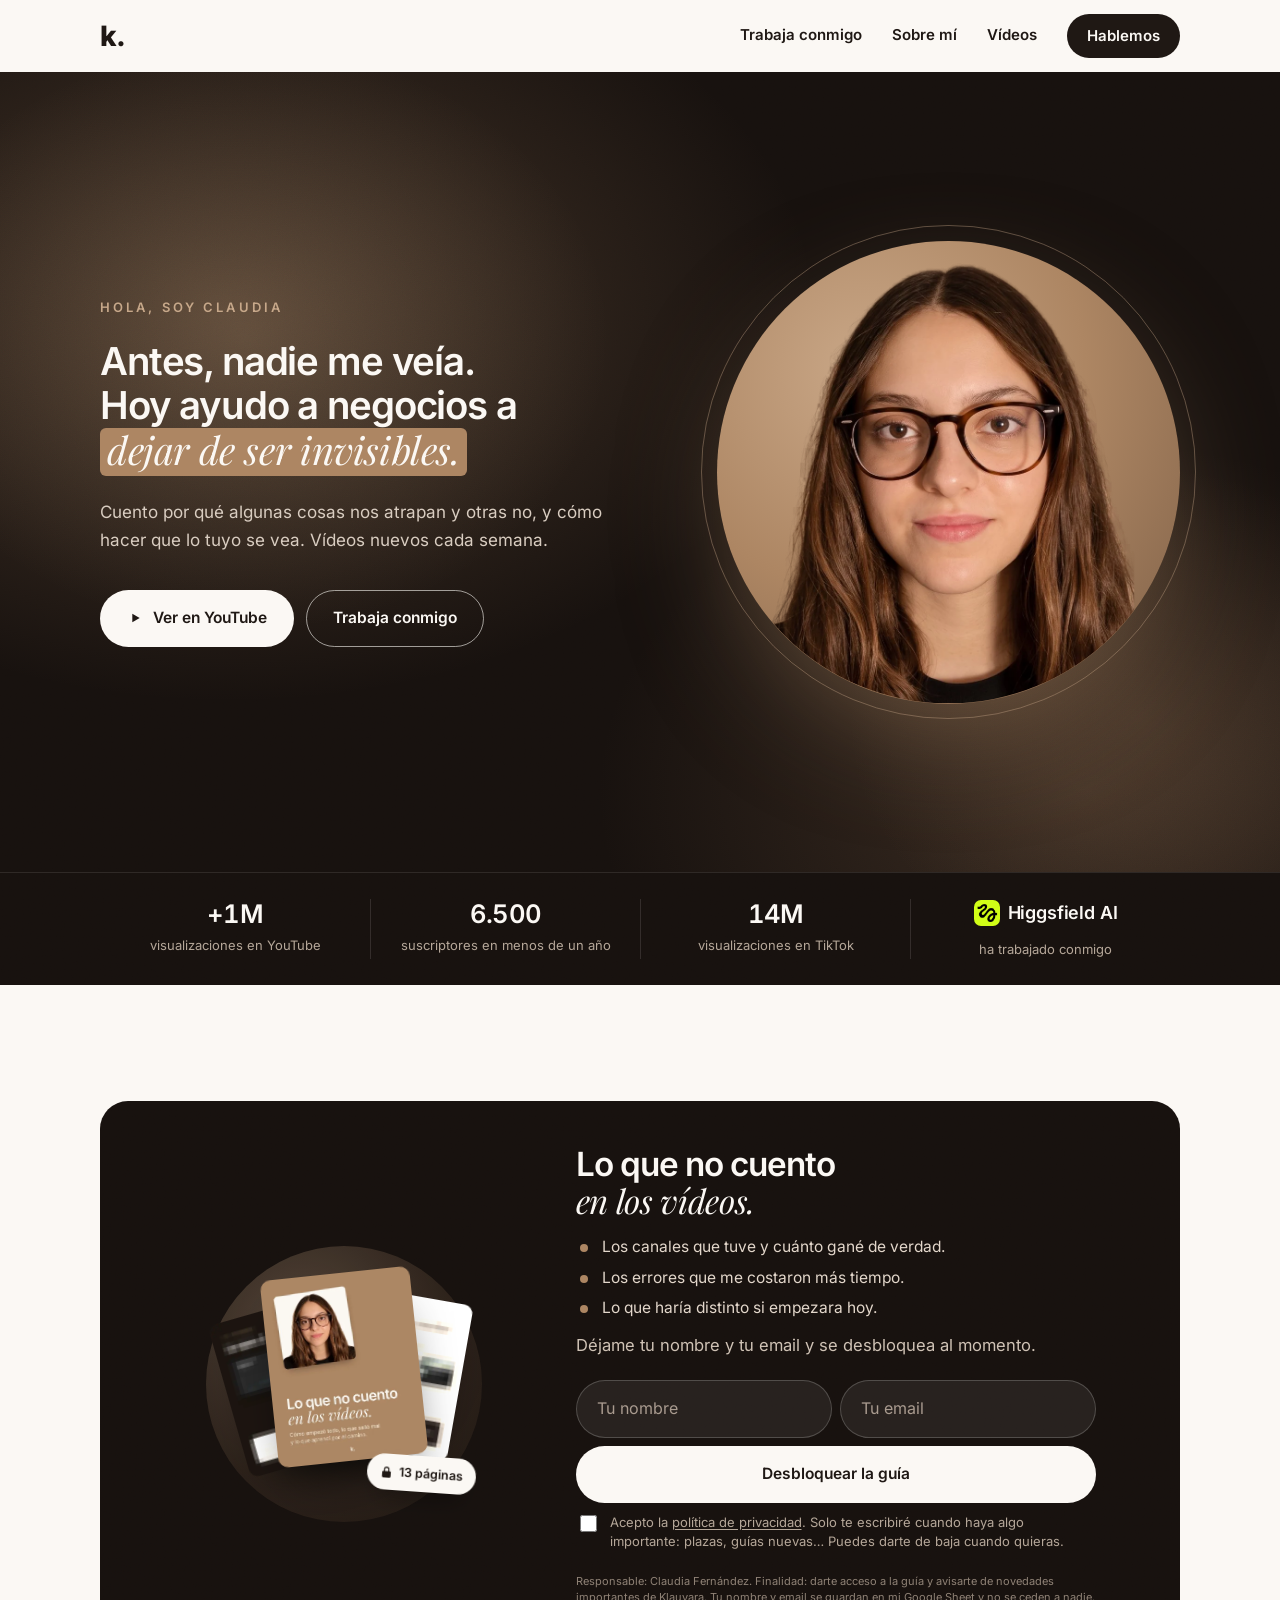
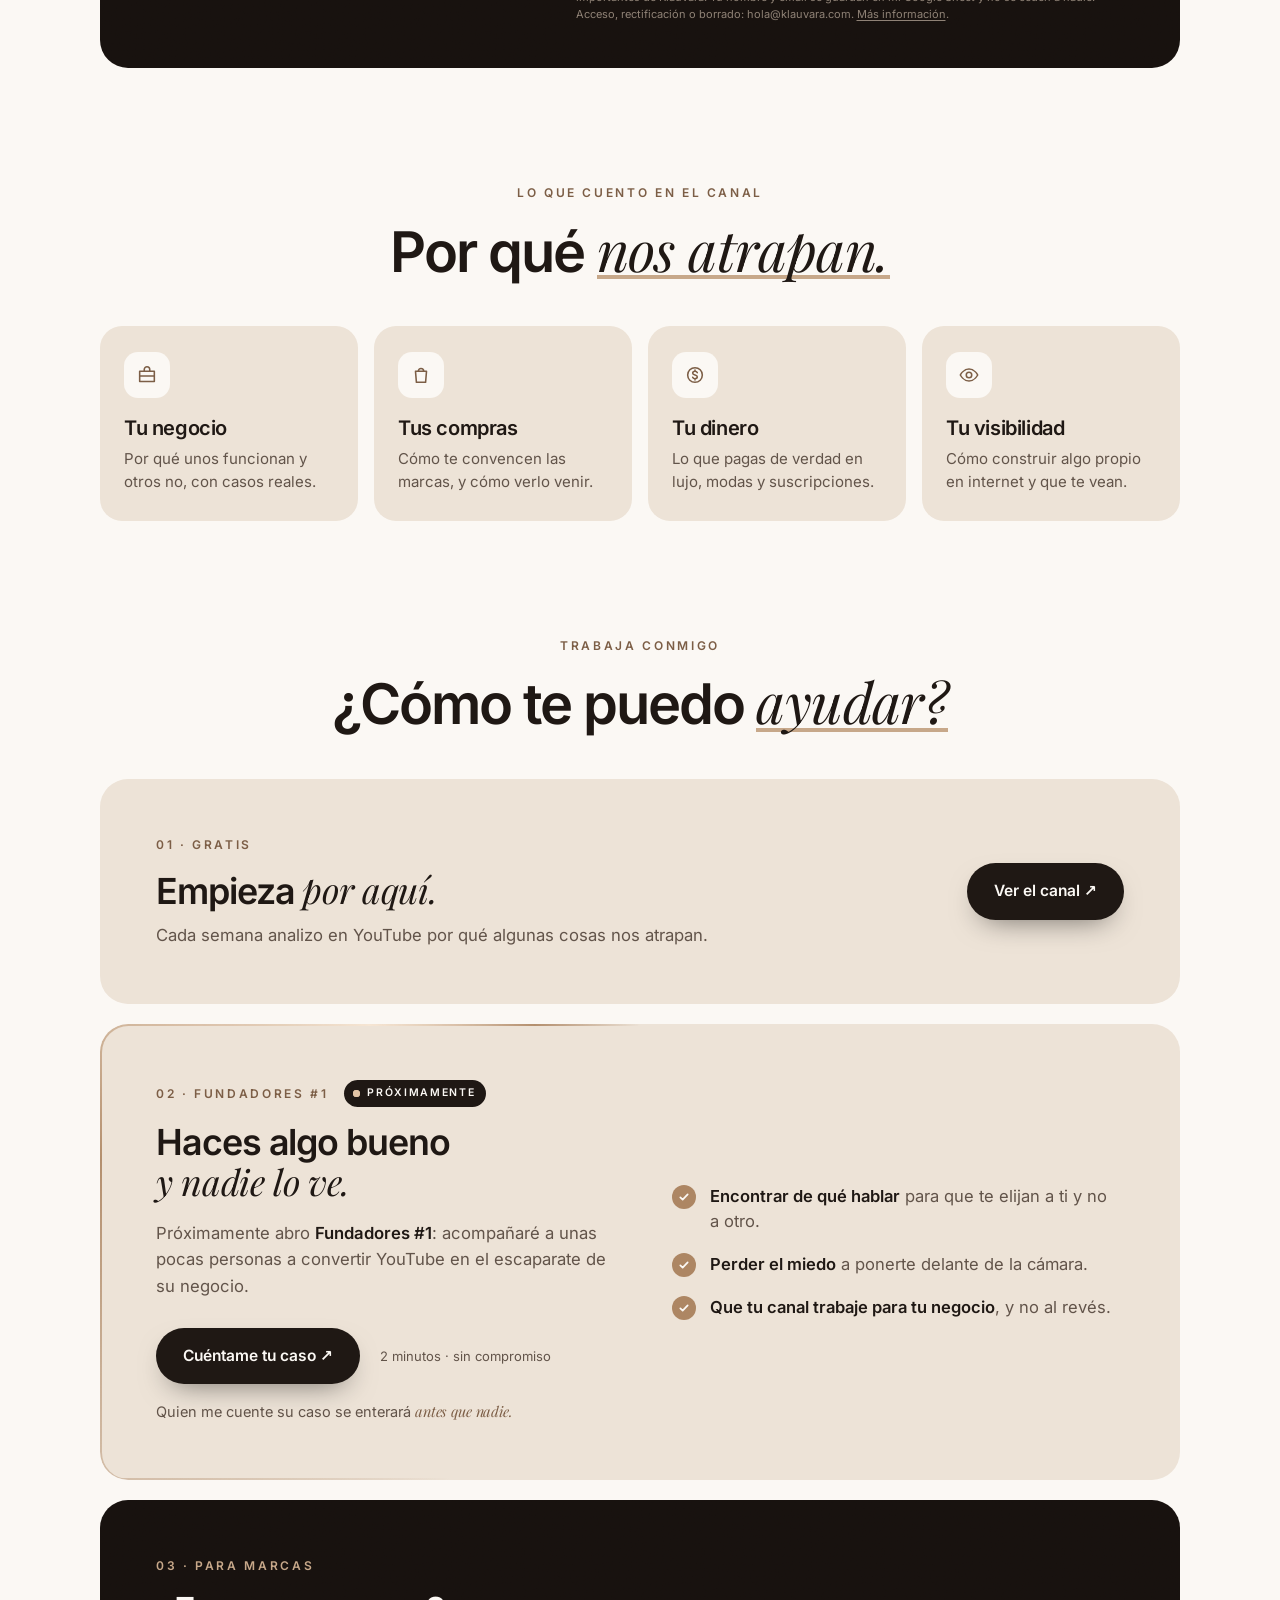
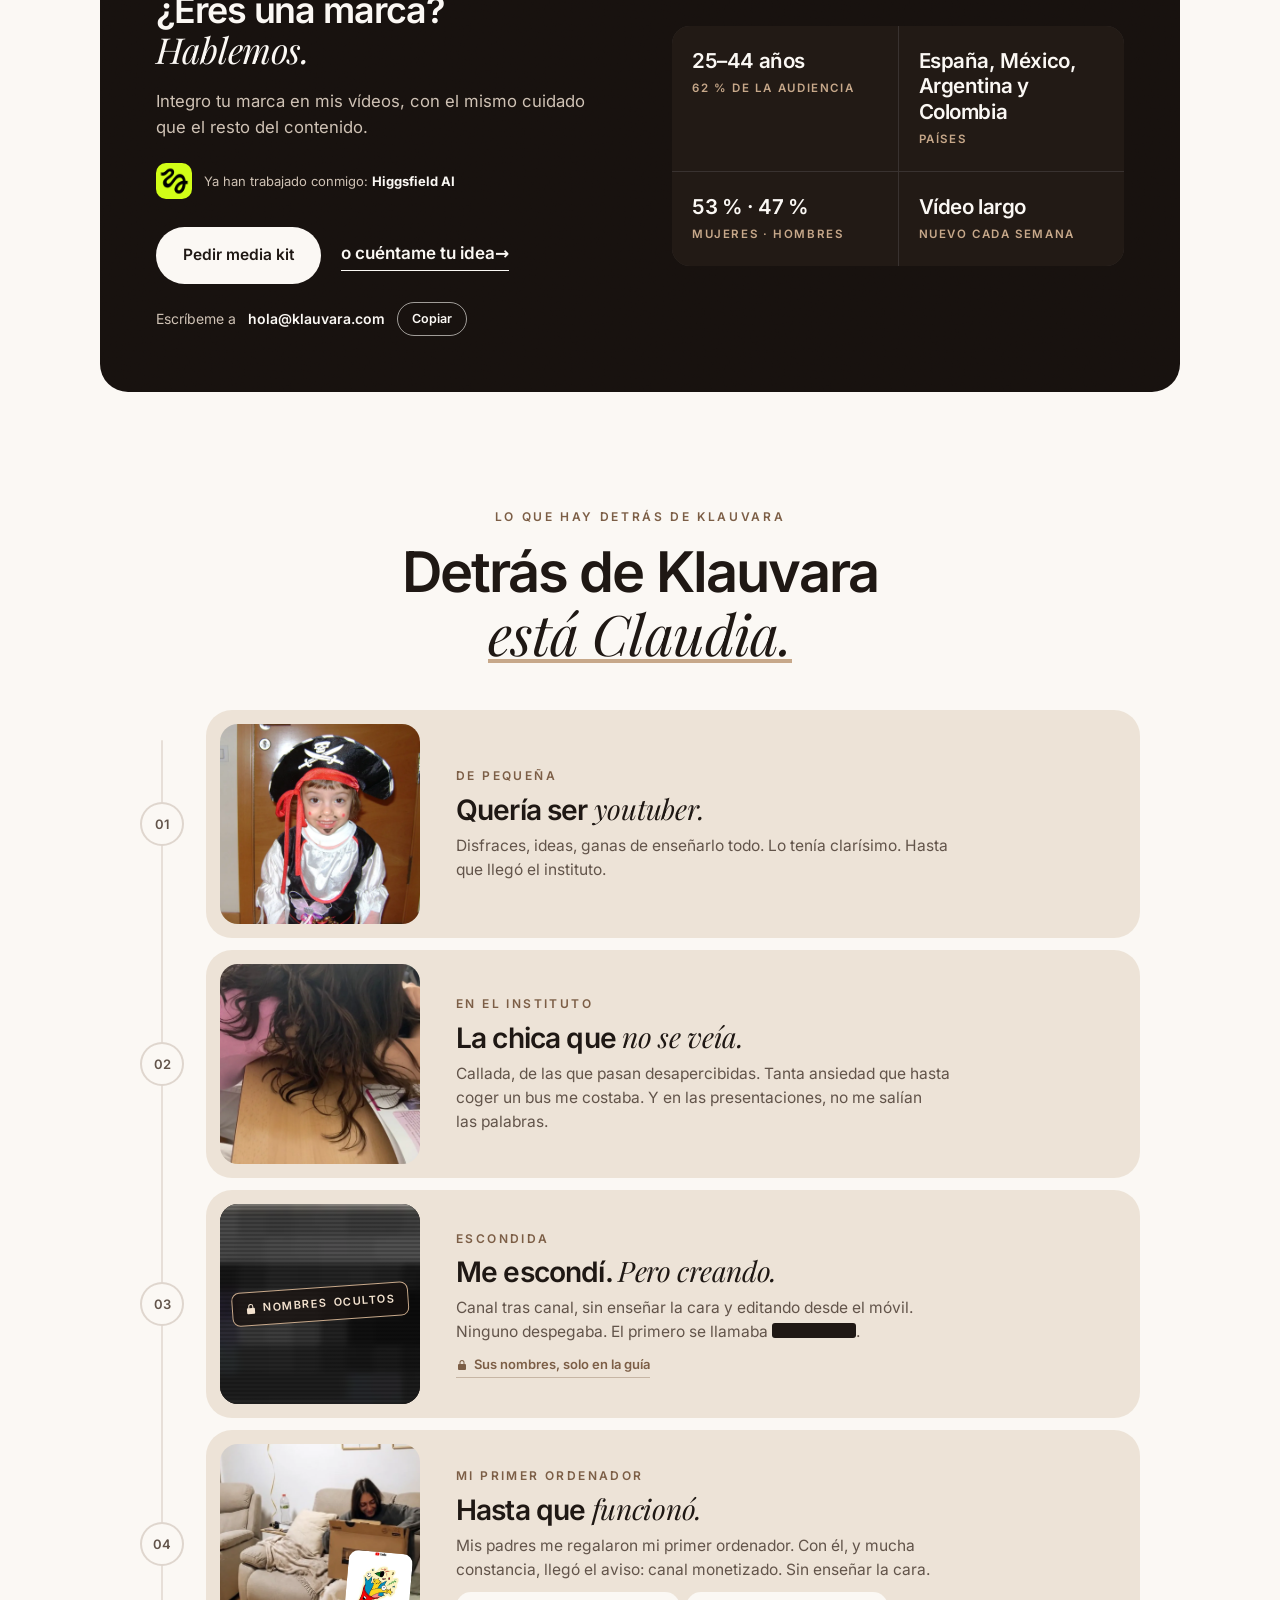
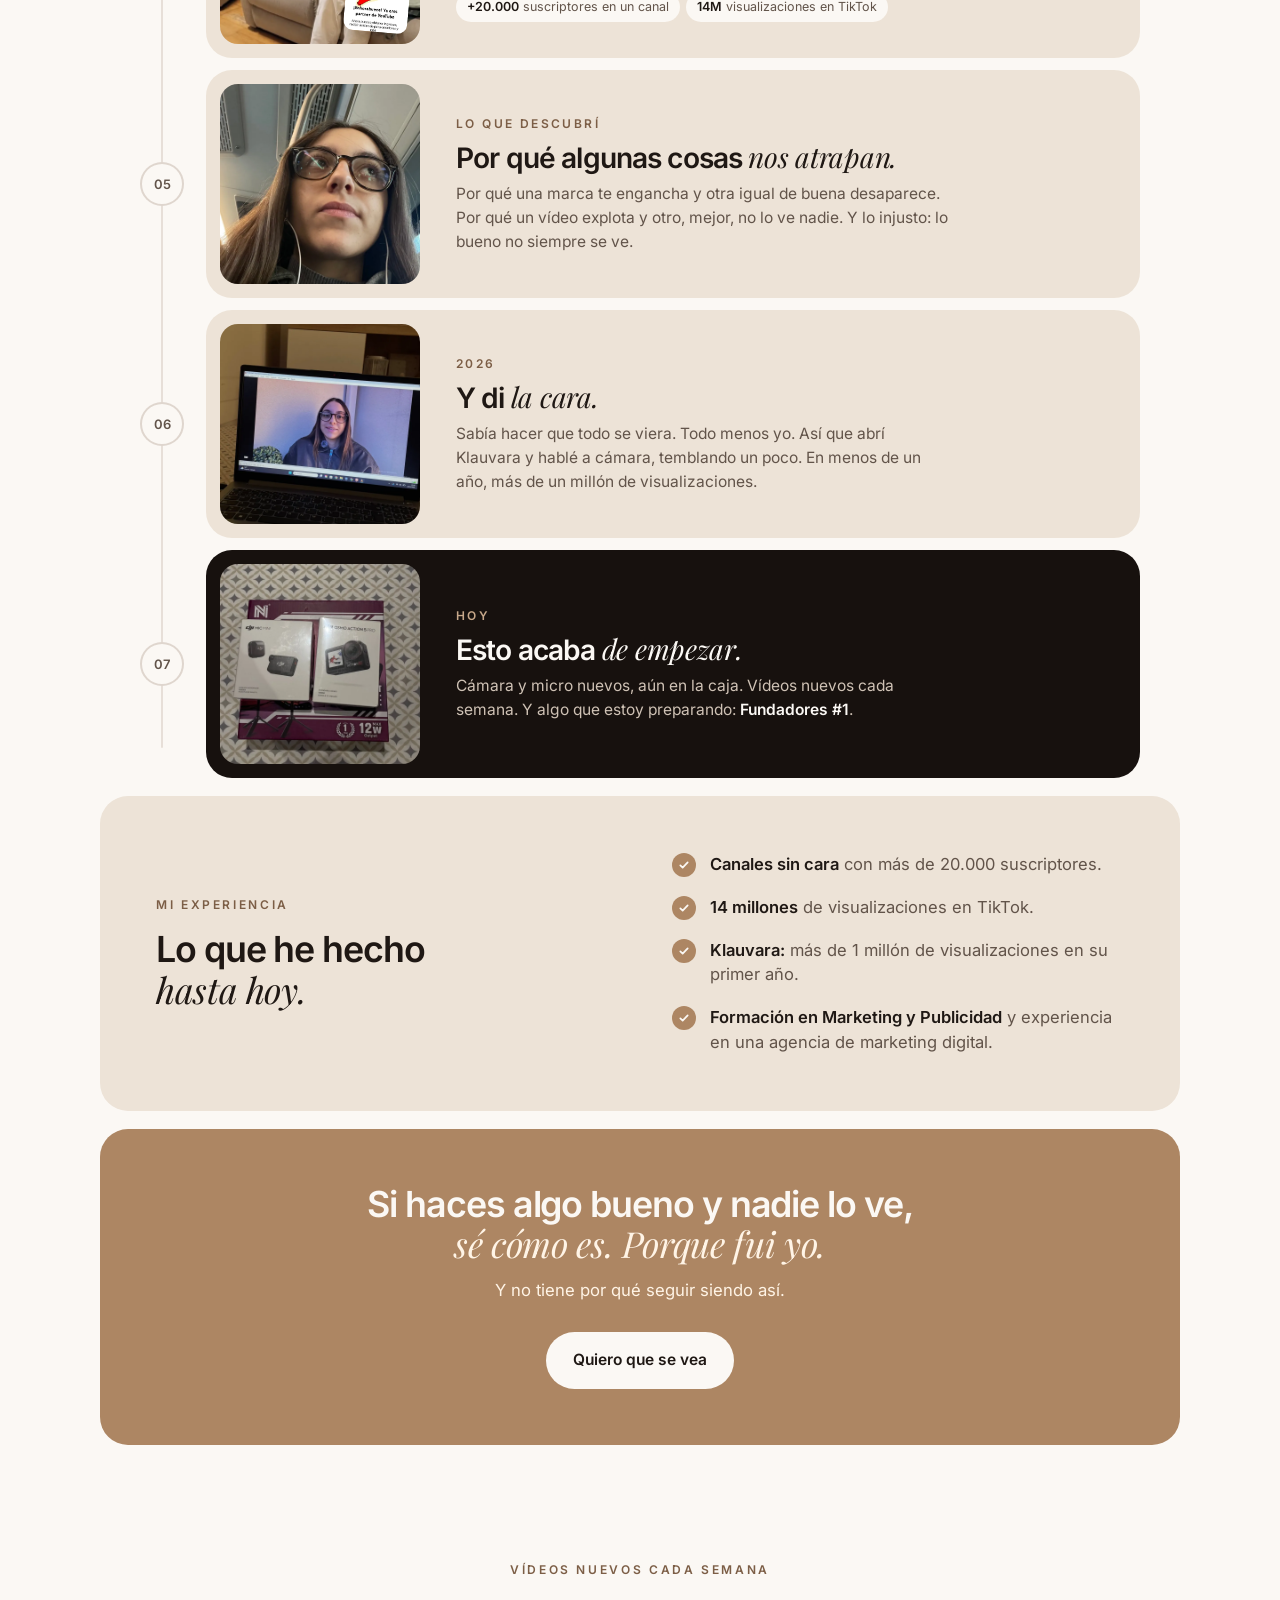
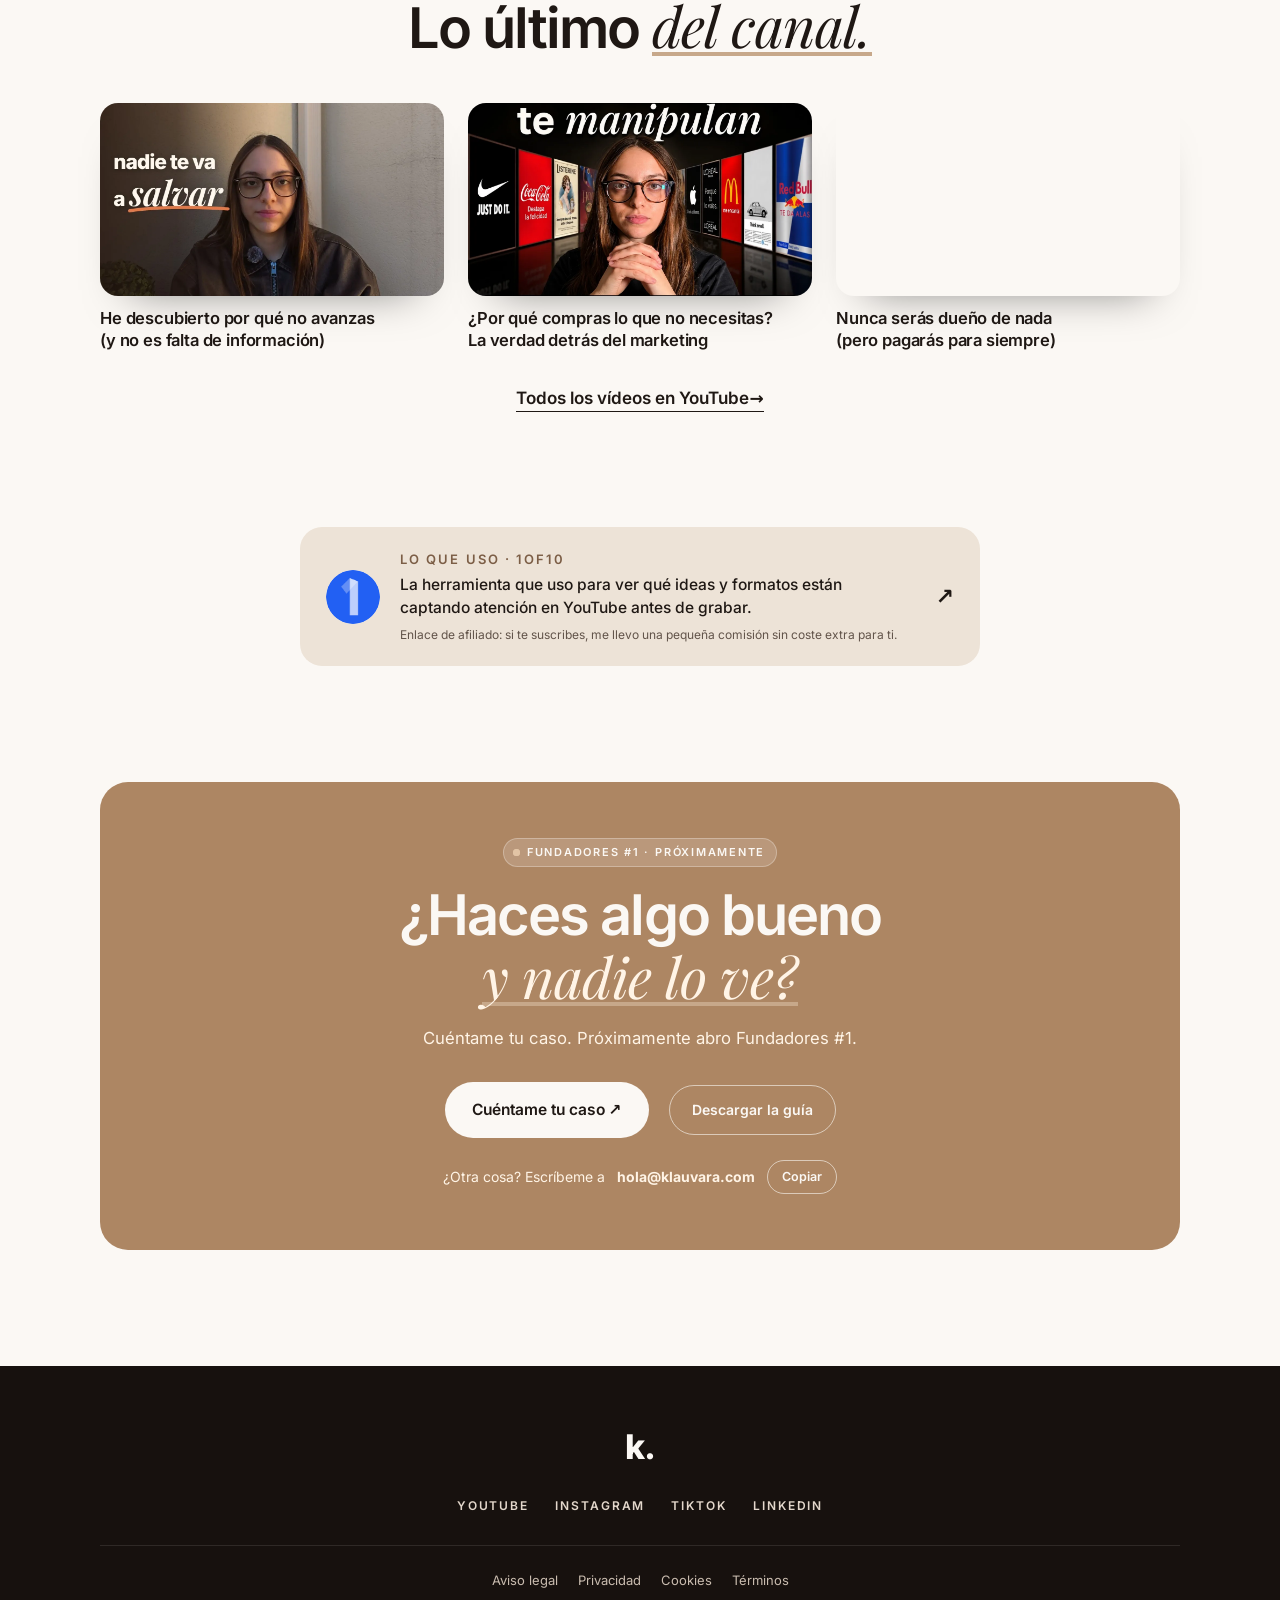
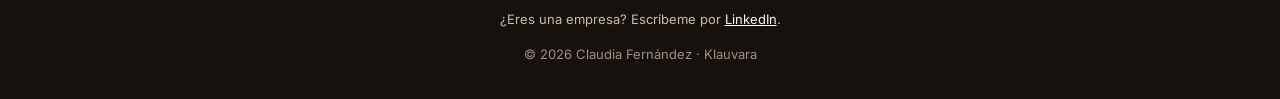
==== commit 4d3eea95: "Historia: textos nuevos y canales sin cara ocultos Co-Authored-By: Claude Opus 5.5 <noreply@anthropi" ====
--- a/index.html
+++ b/index.html
@@ -268,9 +268,6 @@
 .ticks li { position: relative; padding-left: 38px; font-size: 16.5px; line-height: 1.5; color: var(--ink-soft); }
 .ticks li::before { content: ""; position: absolute; left: 0; top: 1px; width: 24px; height: 24px; border-radius: 50%; background: var(--tan) url("data:image/svg+xml,%3Csvg xmlns='http://www.w3.org/2000/svg' viewBox='0 0 24 24'%3E%3Cpath fill='none' stroke='%23FBF8F4' stroke-width='2.6' stroke-linecap='round' stroke-linejoin='round' d='M6.5 12.5l3.5 3.5 7.5-8'/%3E%3C/svg%3E") center / 16px no-repeat; }
 .ticks b { color: var(--ink); font-weight: 600; }
-/* 02: canales pixelados con candado */
-.locked-pill { position: absolute; left: 50%; top: 50%; transform: translate(-50%, -50%); display: inline-flex; align-items: center; gap: 8px; white-space: nowrap; background: rgba(23, 17, 14, .9); color: var(--paper); font-size: 13px; font-weight: 600; text-decoration: none; padding: 10px 16px; border-radius: 999px; box-shadow: 0 16px 30px -14px rgba(0, 0, 0, .6); transition: transform .3s var(--ease), background .3s; }
-.locked-pill:hover { transform: translate(-50%, -50%) scale(1.05); background: var(--ink); }
 /* historia: línea de tiempo que se va llenando al bajar */
 .story { position: relative; display: grid; gap: 12px; max-width: 1000px; margin: 44px auto 0; padding: 0 0 0 66px; list-style: none; }
 .story::before, .story::after { content: ""; position: absolute; left: 21px; top: 30px; bottom: 30px; width: 2px; border-radius: 2px; }
@@ -284,9 +281,24 @@
 .story__img { position: relative; margin: 0; aspect-ratio: 1; border-radius: 18px; overflow: hidden; background: #E4D7C8; }
 .story__img > img:first-child { width: 100%; height: 100%; object-fit: cover; transition: transform .8s var(--ease); }
 .story__card:hover .story__img > img:first-child { transform: scale(1.04); }
-.story__img--pixel > img:first-child { transform: scale(1.4); filter: saturate(.85); }
-.story__card:hover .story__img--pixel > img:first-child { transform: scale(1.46); }
-.story__img .locked-pill { font-size: 11.5px; padding: 7px 12px; gap: 6px; }
+.story__img--pixel { background: var(--night); }
+.story__img--pixel > img:first-child { transform: scale(1.5); filter: blur(1.5px) saturate(.9) brightness(.95); }
+.story__card:hover .story__img--pixel > img:first-child { transform: scale(1.5); }
+/* barrido como de escáner sobre los canales ocultos */
+.story__img--pixel::after { content: ""; position: absolute; inset: 0; background: repeating-linear-gradient(0deg, rgba(0, 0, 0, .18) 0 2px, transparent 2px 4px), linear-gradient(180deg, transparent 40%, rgba(214, 178, 140, .35) 50%, transparent 60%) 0 -100% / 100% 300% no-repeat; animation: scan 3.6s linear infinite; pointer-events: none; }
+@keyframes scan { to { background-position: 0 0, 0 200%; } }
+.classified { position: absolute; z-index: 1; left: 50%; top: 50%; transform: translate(-50%, -50%) rotate(-4deg); display: inline-flex; align-items: center; gap: 6px; white-space: nowrap; padding: 7px 12px; border: 1.5px solid var(--tan-light); border-radius: 8px; background: rgba(23, 17, 14, .75); color: #F3E2CF; font-size: 11px; font-weight: 600; letter-spacing: .14em; text-transform: uppercase; }
+/* nombre tapado en el texto */
+.redact { display: inline-block; position: relative; vertical-align: -1px; height: 1em; line-height: 1em; padding: 0 2px; border-radius: 3px; background: var(--ink); color: transparent; text-decoration: none; letter-spacing: -.12em; overflow: hidden; }
+.redact::after { content: ""; position: absolute; inset: 0; background: linear-gradient(100deg, transparent 30%, rgba(214, 178, 140, .55) 50%, transparent 70%) -150% 0 / 200% 100% no-repeat; animation: glint 2.8s ease-in-out infinite; }
+@keyframes glint { 60%, 100% { background-position: 250% 0; } }
+.redact:hover { background: var(--tan-deep); }
+.story__more { display: inline-flex; align-items: center; gap: 6px; margin-top: 10px; font-size: 13px; font-weight: 600; color: var(--tan-deep); text-decoration: none; border-bottom: 1.5px solid rgba(124, 94, 70, .35); padding-bottom: 2px; transition: border-color .25s, gap .25s var(--ease); }
+.story__more:hover { border-color: currentColor; gap: 9px; }
+.story__chips { display: flex; flex-wrap: wrap; gap: 6px; margin-top: 10px; }
+.story__chips li { font-size: 12.5px; color: var(--ink-soft); background: var(--paper); border-radius: 999px; padding: 5px 11px; }
+.story__chips b { color: var(--ink); font-weight: 600; }
+.story__step--now .story__body p b { color: var(--paper); font-weight: 600; }
 .story__img .sticker { position: absolute; right: 5%; bottom: 6%; width: 32%; height: auto; transform: rotate(5deg); border-radius: 10px; box-shadow: 0 18px 30px -14px rgba(31, 24, 20, .6); }
 .story__body { padding: 6px 20px 6px 0; }
 .story__when { display: block; font-size: 12px; font-weight: 600; letter-spacing: .2em; text-transform: uppercase; color: var(--tan-deep); }
@@ -479,7 +491,6 @@
   .hl { white-space: normal; }
   .hero__actions .btn { flex: 1 1 100%; }
   .card { border-radius: 24px; }
-  .locked-pill { font-size: 12px; padding: 8px 13px; }
 
   .actions .btn, .final .actions .copy { flex: 1 1 100%; justify-content: center; }
   .step .btn { flex: 1 1 100%; }
@@ -494,8 +505,11 @@
   .story__when { font-size: 10.5px; letter-spacing: .16em; }
   .story__body h3 { margin-top: 5px; font-size: 19px; }
   .story__body p { margin-top: 5px; font-size: 14px; line-height: 1.5; }
-  .story__img .locked-pill { font-size: 9.5px; padding: 5px 8px; gap: 4px; }
-  .story__img .locked-pill svg { width: 10px; height: 10px; }
+  .classified { font-size: 8.5px; padding: 4px 6px; gap: 4px; letter-spacing: .1em; }
+  .classified svg { width: 9px; height: 9px; }
+  .classified__long { display: none; }
+  .story__chips li { font-size: 11.5px; padding: 4px 9px; }
+  .story__more { font-size: 12px; }
   .story__dot { top: 12px; }
   .soon:not(.soon--light) { display: table; margin: 10px 0 0; }
   .tool__card { padding: 20px; }
@@ -691,7 +705,7 @@
               <div class="story__body">
                 <span class="story__when">De pequeña</span>
                 <h3>Quería ser <em>youtuber.</em></h3>
-                <p>Era muy creativa y soñaba con tener un canal. Luego llegó el instituto.</p>
+                <p>Disfraces, ideas, ganas de enseñarlo todo. Lo tenía clarísimo. Hasta que llegó el instituto.</p>
               </div>
             </article>
           </li>
@@ -702,18 +716,19 @@
               <div class="story__body">
                 <span class="story__when">En el instituto</span>
                 <h3>La chica que <em>no se veía.</em></h3>
-                <p>Callada, con tanta ansiedad que hasta coger un bus me costaba. En las presentaciones, temblaba. Era lista, pero no me lo creía.</p>
+                <p>Callada, de las que pasan desapercibidas. Tanta ansiedad que hasta coger un bus me costaba. Y en las presentaciones, no me salían las palabras.</p>
               </div>
             </article>
           </li>
           <li class="story__step reveal">
             <span class="story__dot" aria-hidden="true">03</span>
             <article class="story__card">
-              <figure class="story__img story__img--pixel"><img src="historia-2.webp" alt="Los canales sin cara de Claudia, pixelados" loading="lazy" decoding="async" width="1200" height="330"><a class="locked-pill" href="#historia"><svg viewBox="0 0 24 24" width="12" height="12" aria-hidden="true"><path fill="currentColor" d="M12 2a5 5 0 0 0-5 5v3H6a2 2 0 0 0-2 2v8a2 2 0 0 0 2 2h12a2 2 0 0 0 2-2v-8a2 2 0 0 0-2-2h-1V7a5 5 0 0 0-5-5Zm-3 8V7a3 3 0 1 1 6 0v3H9Z"/></svg> En la guía</a></figure>
+              <figure class="story__img story__img--pixel"><img src="historia-2.webp" alt="Los canales sin cara de Claudia, pixelados" loading="lazy" decoding="async" width="1200" height="330"><span class="classified" aria-hidden="true"><svg viewBox="0 0 24 24" width="12" height="12" aria-hidden="true"><path fill="currentColor" d="M12 2a5 5 0 0 0-5 5v3H6a2 2 0 0 0-2 2v8a2 2 0 0 0 2 2h12a2 2 0 0 0 2-2v-8a2 2 0 0 0-2-2h-1V7a5 5 0 0 0-5-5Zm-3 8V7a3 3 0 1 1 6 0v3H9Z"/></svg> <span class="classified__long">Nombres </span>ocultos</span></figure>
               <div class="story__body">
-                <span class="story__when">Los fracasos</span>
-                <h3>Lo intenté <em>sin enseñar la cara.</em></h3>
-                <p>Canal tras canal, editando desde el móvil. Ninguno despegaba. Pero no paré.</p>
+                <span class="story__when">Escondida</span>
+                <h3>Me escondí. <em>Pero creando.</em></h3>
+                <p>Canal tras canal, sin enseñar la cara y editando desde el móvil. Ninguno despegaba. El primero se llamaba <a class="redact" href="#historia" aria-label="Nombre oculto. Está en la guía">████████</a>.</p>
+                <a class="story__more" href="#historia"><svg viewBox="0 0 24 24" width="12" height="12" aria-hidden="true"><path fill="currentColor" d="M12 2a5 5 0 0 0-5 5v3H6a2 2 0 0 0-2 2v8a2 2 0 0 0 2 2h12a2 2 0 0 0 2-2v-8a2 2 0 0 0-2-2h-1V7a5 5 0 0 0-5-5Zm-3 8V7a3 3 0 1 1 6 0v3H9Z"/></svg> Sus nombres, solo en la guía</a>
               </div>
             </article>
           </li>
@@ -723,8 +738,9 @@
               <figure class="story__img"><img src="historia-3.webp" alt="Claudia abriendo la caja de su primer ordenador" loading="lazy" decoding="async" width="1000" height="826"><img class="sticker" src="historia-partner.webp" alt="Aviso de YouTube Studio: ¡Enhorabuena! Ya eres partner de YouTube" loading="lazy" decoding="async" width="398" height="497"></figure>
               <div class="story__body">
                 <span class="story__when">Mi primer ordenador</span>
-                <h3>Y por fin, <em>funcionó.</em></h3>
-                <p>Me lo regalaron mis padres. Con él y mucha constancia, moneticé mi canal sin cara. Uno de mis canales pasó de 20.000 suscriptores y en TikTok llegué a 14 millones de visualizaciones.</p>
+                <h3>Hasta que <em>funcionó.</em></h3>
+                <p>Mis padres me regalaron mi primer ordenador. Con él, y mucha constancia, llegó el aviso: canal monetizado. Sin enseñar la cara.</p>
+                <ul class="story__chips"><li><b>+20.000</b> suscriptores en un canal</li><li><b>14M</b> visualizaciones en TikTok</li></ul>
               </div>
             </article>
           </li>
@@ -735,7 +751,7 @@
               <div class="story__body">
                 <span class="story__when">Lo que descubrí</span>
                 <h3>Por qué algunas cosas <em>nos atrapan.</em></h3>
-                <p>Y algo injusto: hay gente buenísima, con algo valioso, que nadie ve. Yo sabía hacer que las cosas se vieran. Menos yo.</p>
+                <p>Por qué una marca te engancha y otra igual de buena desaparece. Por qué un vídeo explota y otro, mejor, no lo ve nadie. Y lo injusto: lo bueno no siempre se ve.</p>
               </div>
             </article>
           </li>
@@ -745,8 +761,8 @@
               <figure class="story__img"><img src="historia-camara.webp" alt="El primer vídeo de Claudia hablando a cámara, en su portátil" loading="lazy" decoding="async" width="900" height="900"></figure>
               <div class="story__body">
                 <span class="story__when">2026</span>
-                <h3>Di <em>la cara.</em></h3>
-                <p>Abrí Klauvara y empecé a hablar a cámara, temblando un poco. En menos de un año, más de un millón de visualizaciones.</p>
+                <h3>Y di <em>la cara.</em></h3>
+                <p>Sabía hacer que todo se viera. Todo menos yo. Así que abrí Klauvara y hablé a cámara, temblando un poco. En menos de un año, más de un millón de visualizaciones.</p>
               </div>
             </article>
           </li>
@@ -757,7 +773,7 @@
               <div class="story__body">
                 <span class="story__when">Hoy</span>
                 <h3>Esto acaba <em>de empezar.</em></h3>
-                <p>Equipo nuevo, vídeos nuevos cada semana y Fundadores #1, próximamente.</p>
+                <p>Cámara y micro nuevos, aún en la caja. Vídeos nuevos cada semana. Y algo que estoy preparando: <b>Fundadores #1</b>.</p>
               </div>
             </article>
           </li>
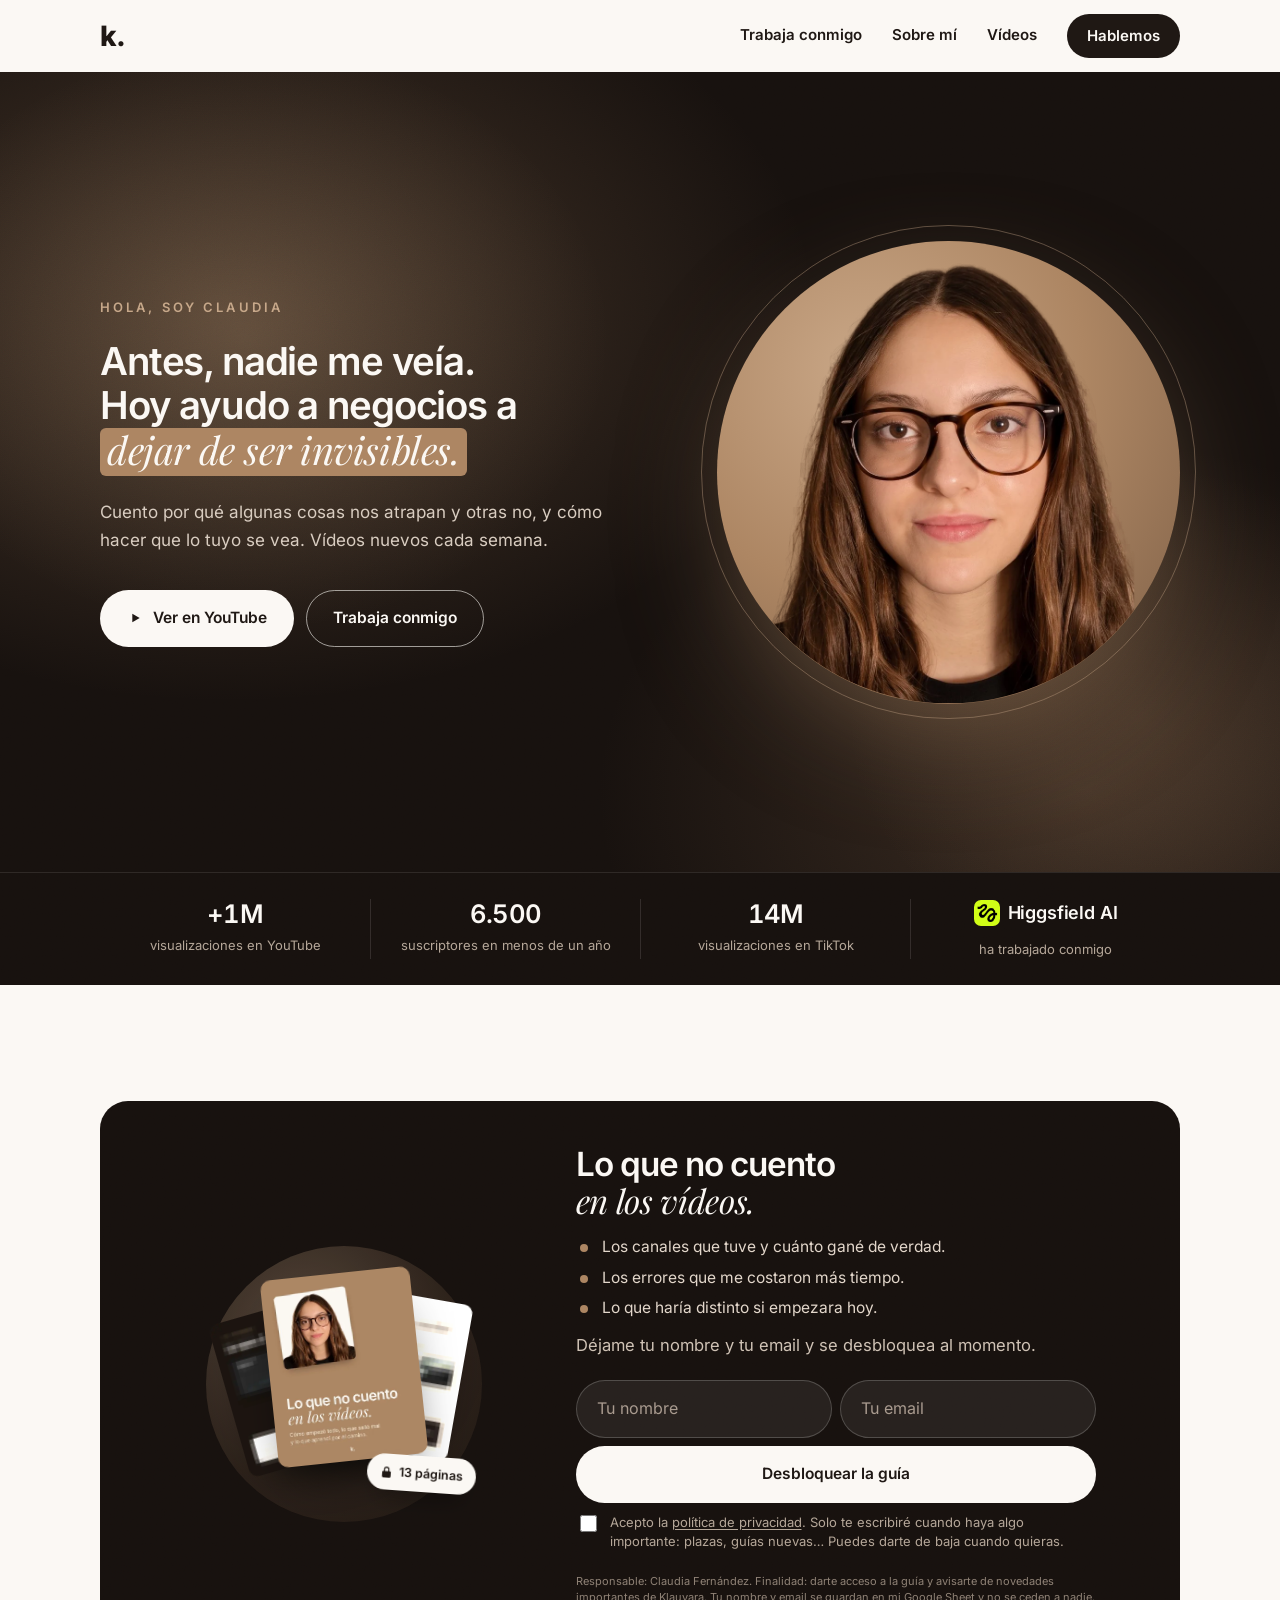
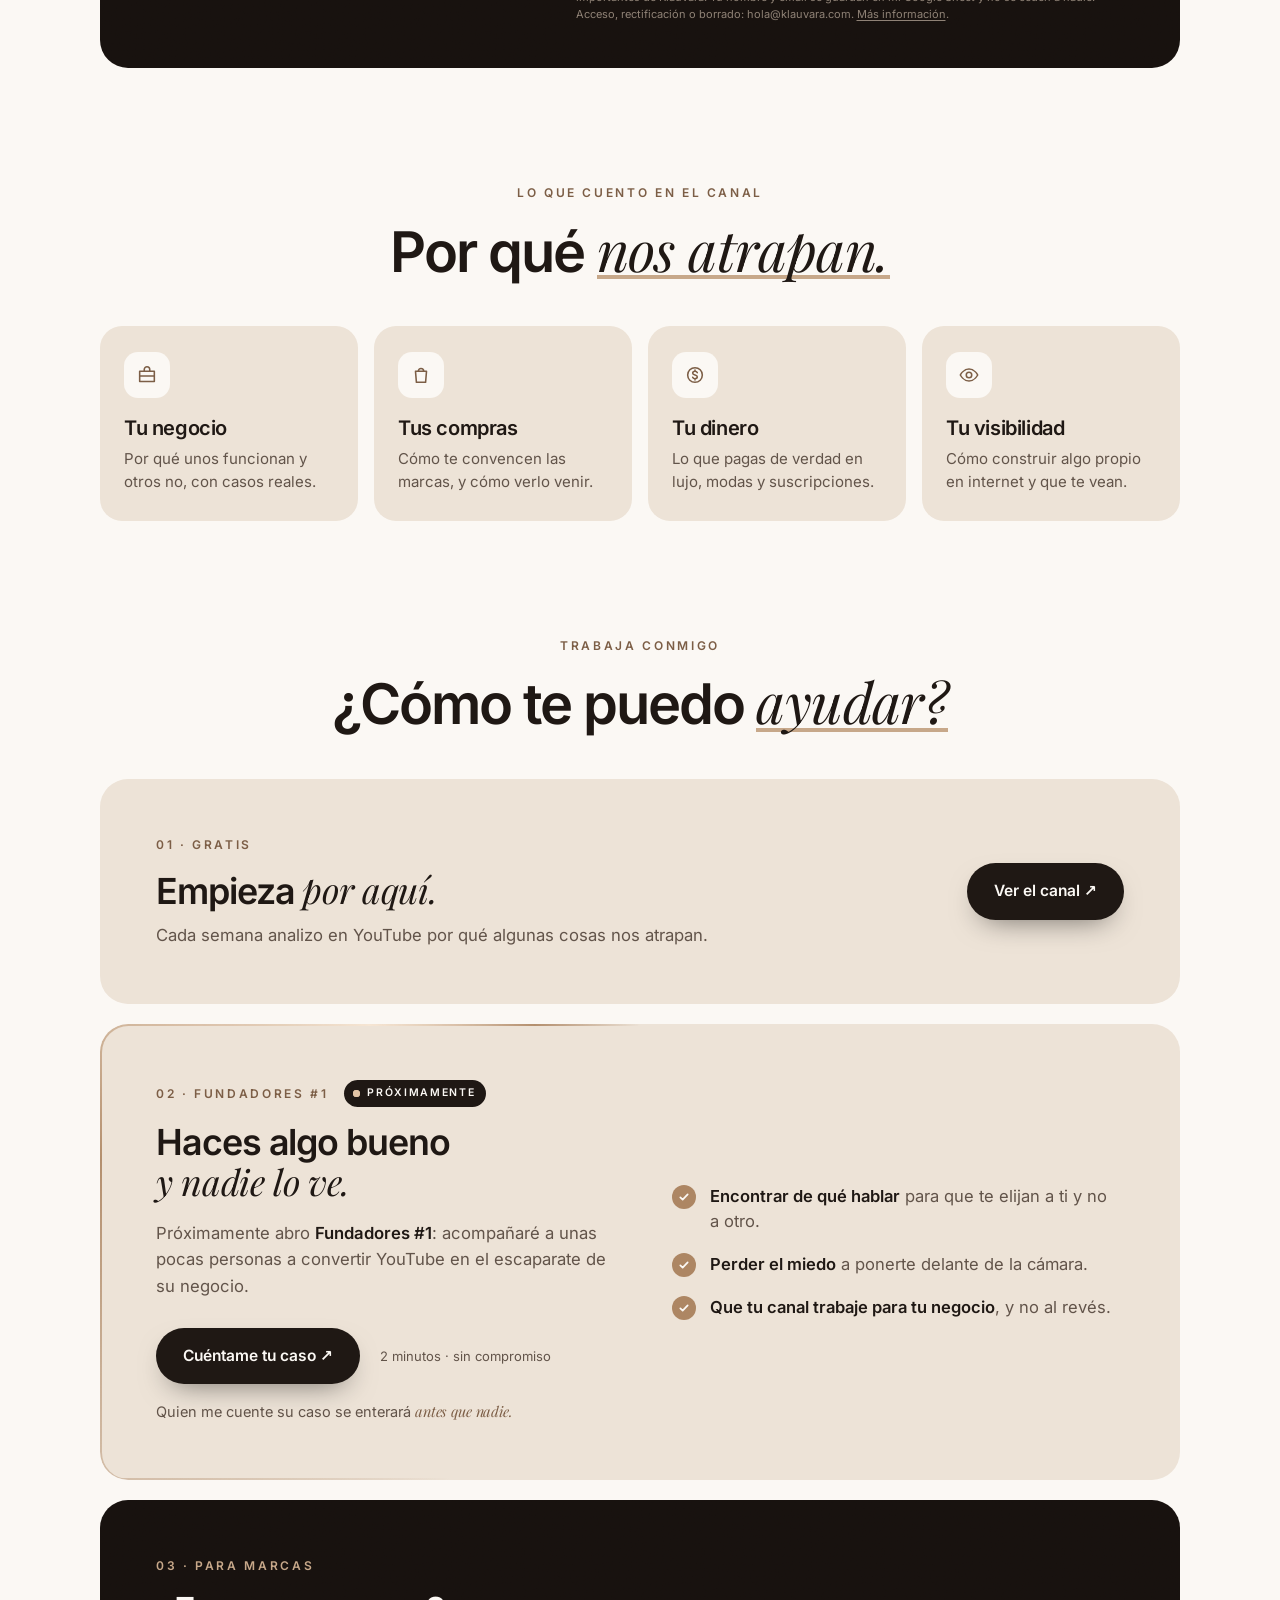
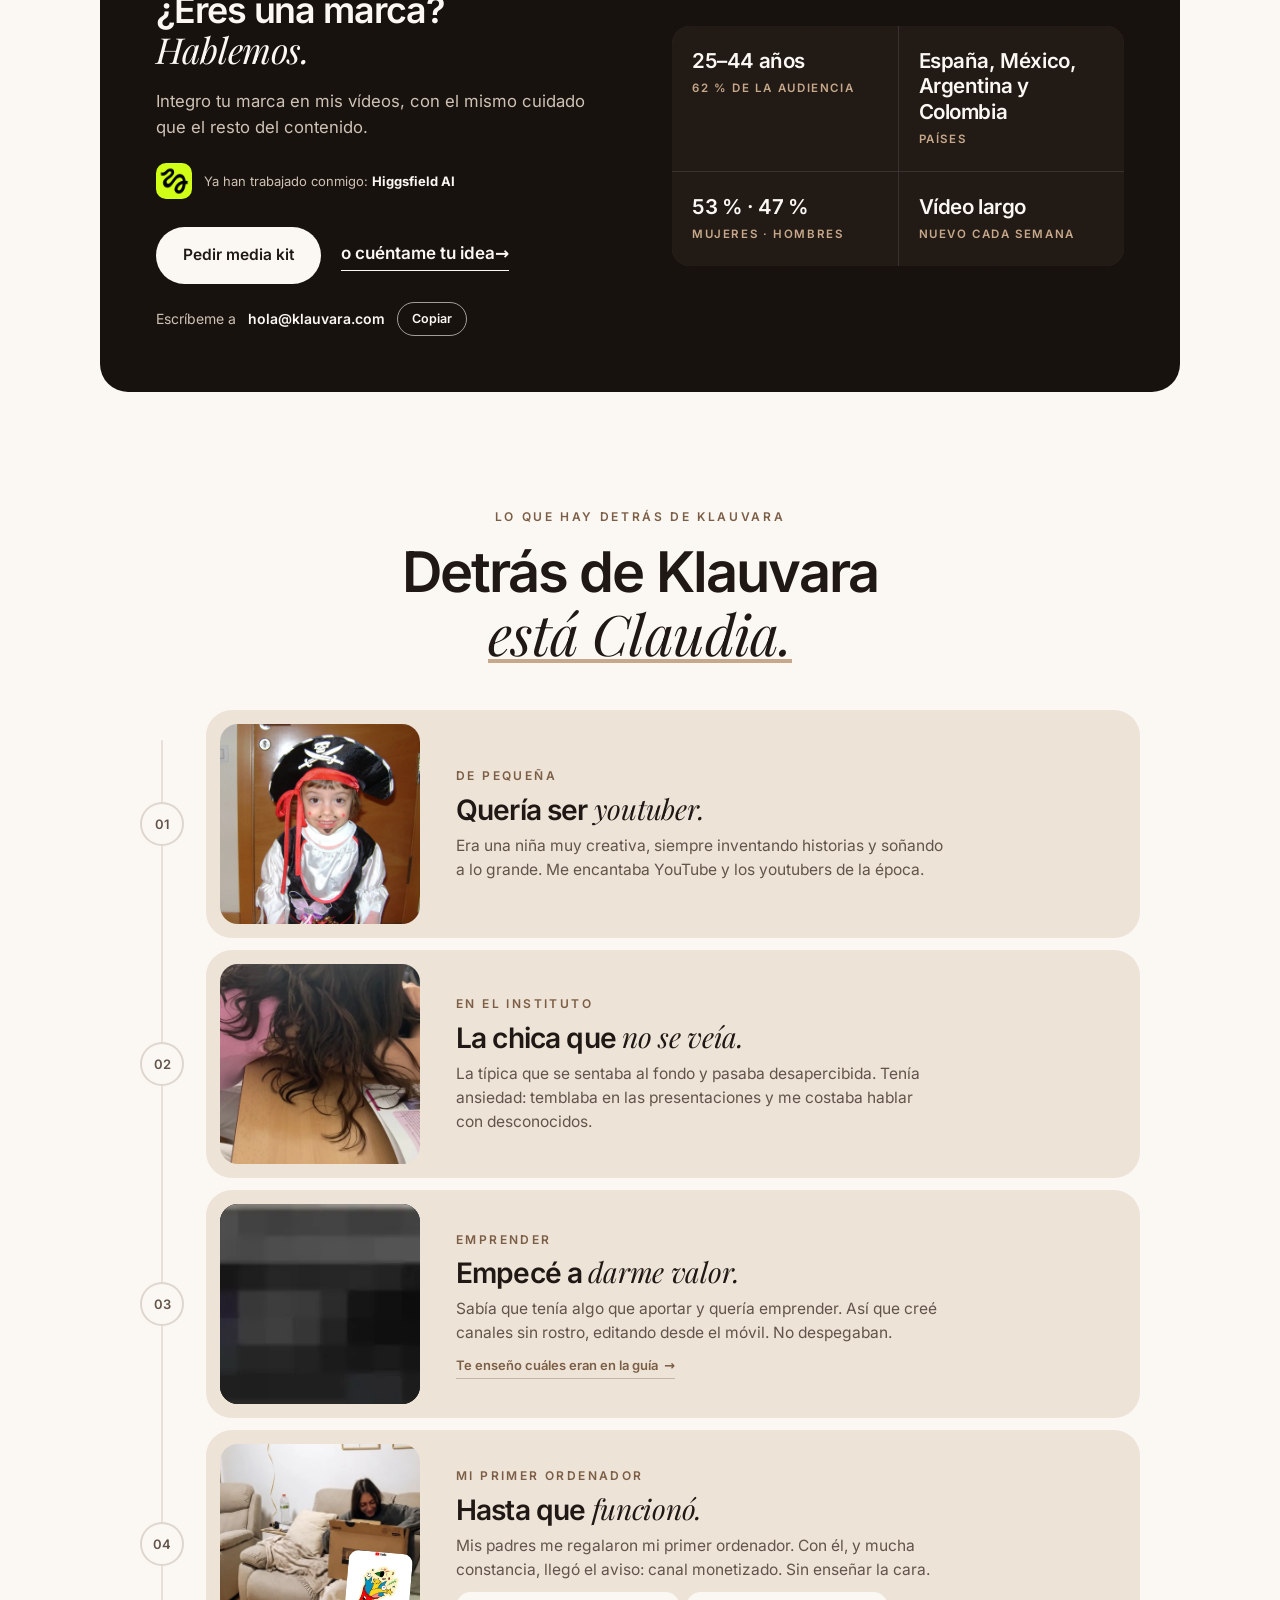
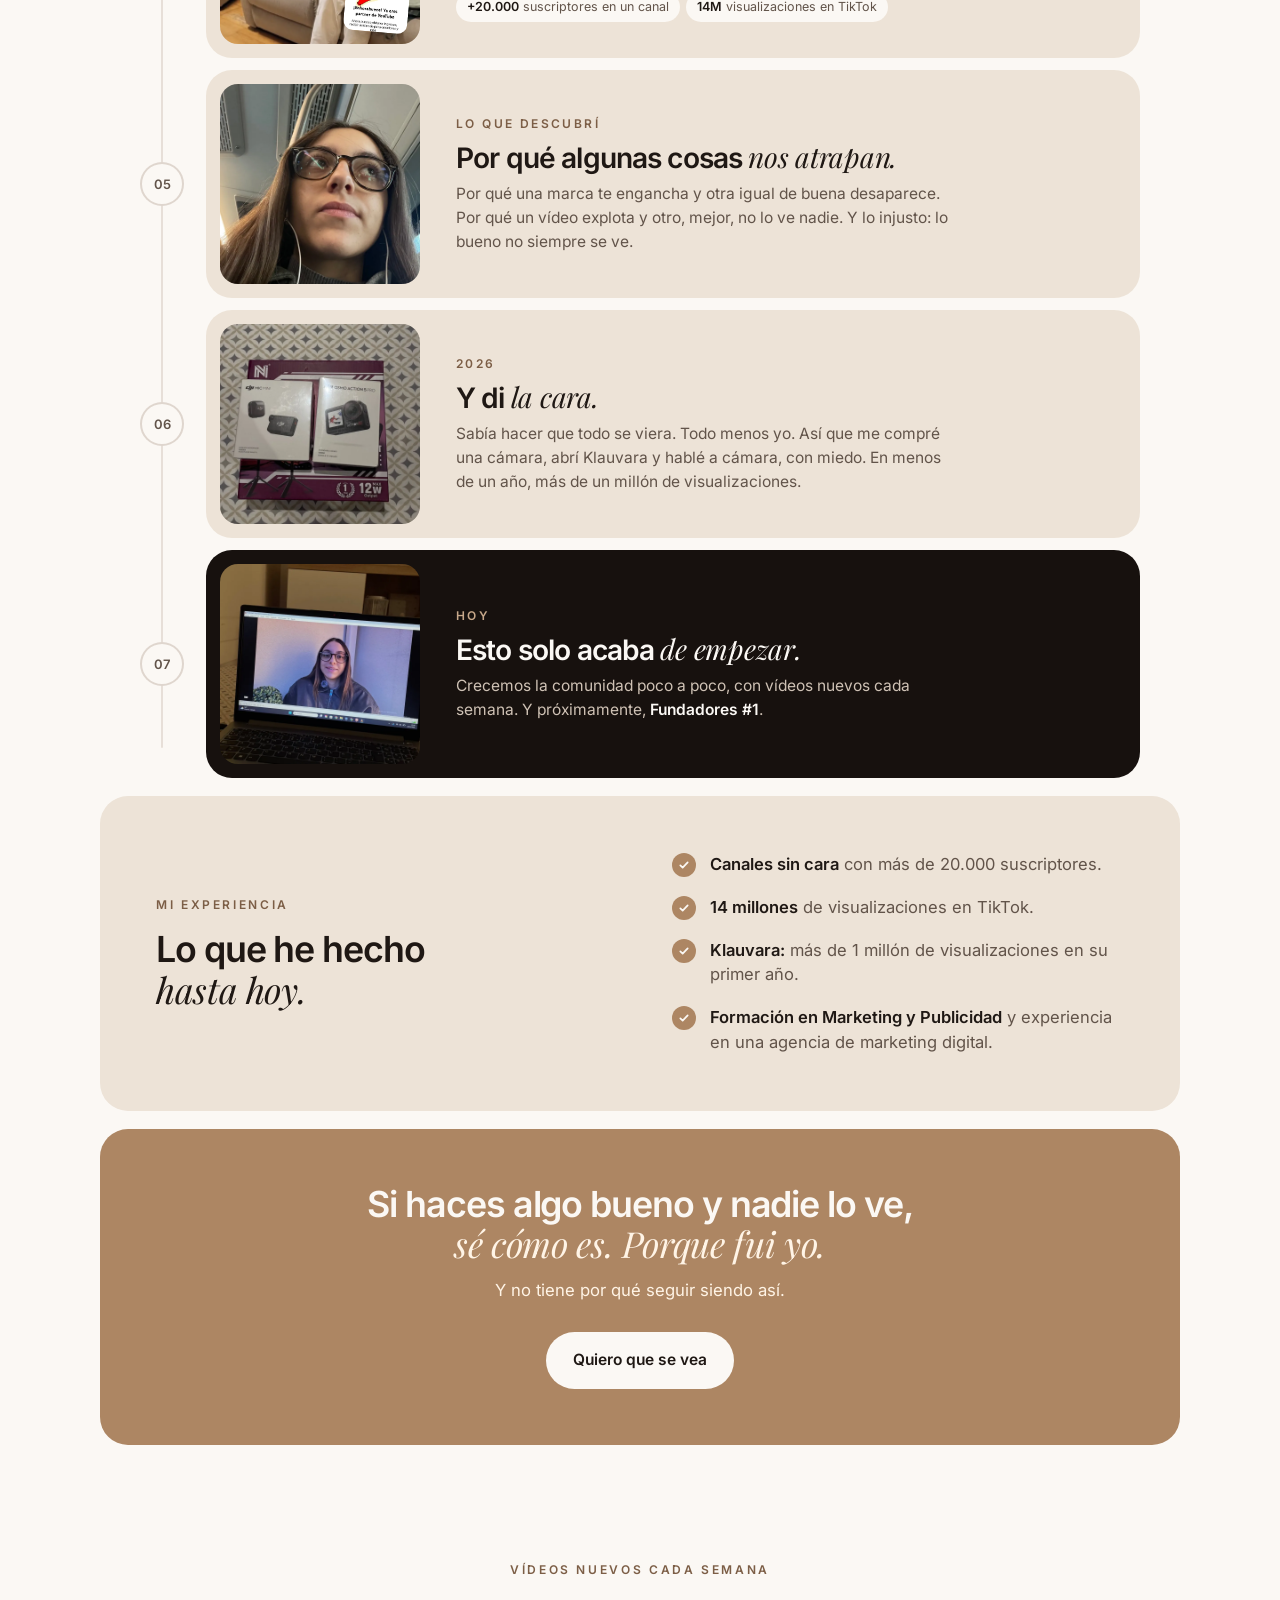
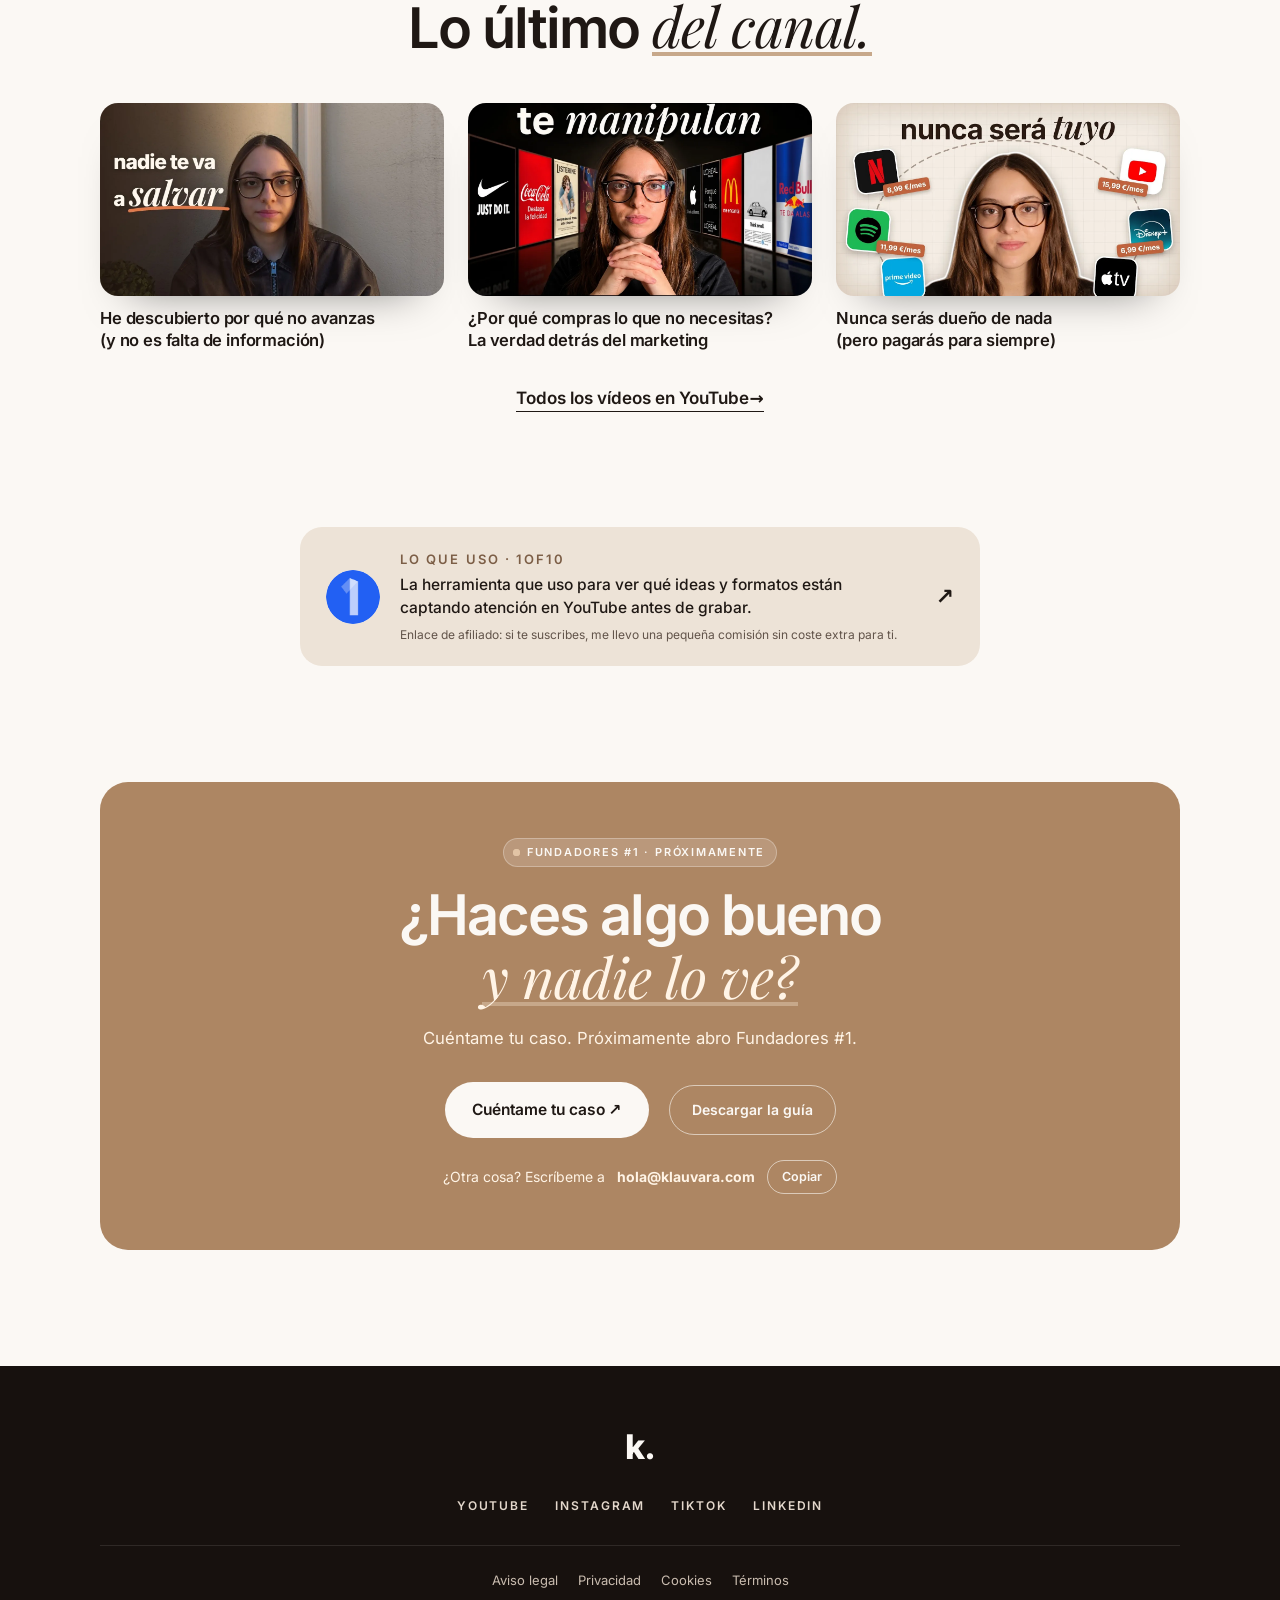
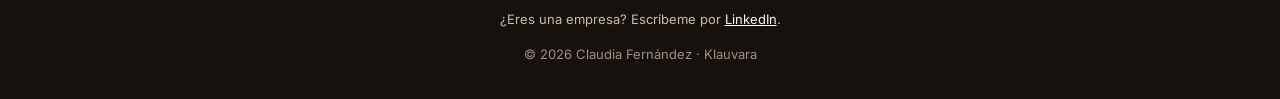
==== commit 5e43a574: "Historia con textos de Claudia, fotos 06 y 07 intercambiadas y botones de email que siempre responde" ====
--- a/index.html
+++ b/index.html
@@ -3,7 +3,7 @@
 <head>
   <meta charset="UTF-8">
   <script>if (window.top !== window.self) { try { window.top.location = window.self.location; } catch (e) { document.documentElement.style.display = 'none'; } }</script>
-  <meta http-equiv="Content-Security-Policy" content="default-src 'self'; script-src 'self' 'sha256-qB01JqjT+mB6JKcHXYG+68RppGRiMydDMi58H8fkYqk=' 'sha256-RnztcCsVgb3AFvlObEXxyaabx1PYxHrmjBc0xyHt+bA=' https://gc.zgo.at; style-src 'self' 'unsafe-inline'; img-src 'self' data: https://klauvara.goatcounter.com; font-src 'self'; connect-src 'self' https://script.google.com https://script.googleusercontent.com https://klauvara.goatcounter.com; object-src 'none'; base-uri 'self'; form-action 'self'; upgrade-insecure-requests">
+  <meta http-equiv="Content-Security-Policy" content="default-src 'self'; script-src 'self' 'sha256-qB01JqjT+mB6JKcHXYG+68RppGRiMydDMi58H8fkYqk=' 'sha256-lRHWIwURLt/Iopj6pGeopk1tyAElfM2x17wJwIAltb0=' https://gc.zgo.at; style-src 'self' 'unsafe-inline'; img-src 'self' data: https://klauvara.goatcounter.com; font-src 'self'; connect-src 'self' https://script.google.com https://script.googleusercontent.com https://klauvara.goatcounter.com; object-src 'none'; base-uri 'self'; form-action 'self'; upgrade-insecure-requests">
   <meta name="referrer" content="strict-origin-when-cross-origin">
   <meta name="viewport" content="width=device-width, initial-scale=1, viewport-fit=cover">
   <title>Claudia Fernández (Klauvara) · Negocios, marcas e internet en YouTube</title>
@@ -282,17 +282,8 @@
 .story__img > img:first-child { width: 100%; height: 100%; object-fit: cover; transition: transform .8s var(--ease); }
 .story__card:hover .story__img > img:first-child { transform: scale(1.04); }
 .story__img--pixel { background: var(--night); }
-.story__img--pixel > img:first-child { transform: scale(1.5); filter: blur(1.5px) saturate(.9) brightness(.95); }
+.story__img--pixel > img:first-child { transform: scale(1.5); }
 .story__card:hover .story__img--pixel > img:first-child { transform: scale(1.5); }
-/* barrido como de escáner sobre los canales ocultos */
-.story__img--pixel::after { content: ""; position: absolute; inset: 0; background: repeating-linear-gradient(0deg, rgba(0, 0, 0, .18) 0 2px, transparent 2px 4px), linear-gradient(180deg, transparent 40%, rgba(214, 178, 140, .35) 50%, transparent 60%) 0 -100% / 100% 300% no-repeat; animation: scan 3.6s linear infinite; pointer-events: none; }
-@keyframes scan { to { background-position: 0 0, 0 200%; } }
-.classified { position: absolute; z-index: 1; left: 50%; top: 50%; transform: translate(-50%, -50%) rotate(-4deg); display: inline-flex; align-items: center; gap: 6px; white-space: nowrap; padding: 7px 12px; border: 1.5px solid var(--tan-light); border-radius: 8px; background: rgba(23, 17, 14, .75); color: #F3E2CF; font-size: 11px; font-weight: 600; letter-spacing: .14em; text-transform: uppercase; }
-/* nombre tapado en el texto */
-.redact { display: inline-block; position: relative; vertical-align: -1px; height: 1em; line-height: 1em; padding: 0 2px; border-radius: 3px; background: var(--ink); color: transparent; text-decoration: none; letter-spacing: -.12em; overflow: hidden; }
-.redact::after { content: ""; position: absolute; inset: 0; background: linear-gradient(100deg, transparent 30%, rgba(214, 178, 140, .55) 50%, transparent 70%) -150% 0 / 200% 100% no-repeat; animation: glint 2.8s ease-in-out infinite; }
-@keyframes glint { 60%, 100% { background-position: 250% 0; } }
-.redact:hover { background: var(--tan-deep); }
 .story__more { display: inline-flex; align-items: center; gap: 6px; margin-top: 10px; font-size: 13px; font-weight: 600; color: var(--tan-deep); text-decoration: none; border-bottom: 1.5px solid rgba(124, 94, 70, .35); padding-bottom: 2px; transition: border-color .25s, gap .25s var(--ease); }
 .story__more:hover { border-color: currentColor; gap: 9px; }
 .story__chips { display: flex; flex-wrap: wrap; gap: 6px; margin-top: 10px; }
@@ -505,9 +496,6 @@
   .story__when { font-size: 10.5px; letter-spacing: .16em; }
   .story__body h3 { margin-top: 5px; font-size: 19px; }
   .story__body p { margin-top: 5px; font-size: 14px; line-height: 1.5; }
-  .classified { font-size: 8.5px; padding: 4px 6px; gap: 4px; letter-spacing: .1em; }
-  .classified svg { width: 9px; height: 9px; }
-  .classified__long { display: none; }
   .story__chips li { font-size: 11.5px; padding: 4px 9px; }
   .story__more { font-size: 12px; }
   .story__dot { top: 12px; }
@@ -705,7 +693,7 @@
               <div class="story__body">
                 <span class="story__when">De pequeña</span>
                 <h3>Quería ser <em>youtuber.</em></h3>
-                <p>Disfraces, ideas, ganas de enseñarlo todo. Lo tenía clarísimo. Hasta que llegó el instituto.</p>
+                <p>Era una niña muy creativa, siempre inventando historias y soñando a lo grande. Me encantaba YouTube y los youtubers de la época.</p>
               </div>
             </article>
           </li>
@@ -716,19 +704,19 @@
               <div class="story__body">
                 <span class="story__when">En el instituto</span>
                 <h3>La chica que <em>no se veía.</em></h3>
-                <p>Callada, de las que pasan desapercibidas. Tanta ansiedad que hasta coger un bus me costaba. Y en las presentaciones, no me salían las palabras.</p>
+                <p>La típica que se sentaba al fondo y pasaba desapercibida. Tenía ansiedad: temblaba en las presentaciones y me costaba hablar con desconocidos.</p>
               </div>
             </article>
           </li>
           <li class="story__step reveal">
             <span class="story__dot" aria-hidden="true">03</span>
             <article class="story__card">
-              <figure class="story__img story__img--pixel"><img src="historia-2.webp" alt="Los canales sin cara de Claudia, pixelados" loading="lazy" decoding="async" width="1200" height="330"><span class="classified" aria-hidden="true"><svg viewBox="0 0 24 24" width="12" height="12" aria-hidden="true"><path fill="currentColor" d="M12 2a5 5 0 0 0-5 5v3H6a2 2 0 0 0-2 2v8a2 2 0 0 0 2 2h12a2 2 0 0 0 2-2v-8a2 2 0 0 0-2-2h-1V7a5 5 0 0 0-5-5Zm-3 8V7a3 3 0 1 1 6 0v3H9Z"/></svg> <span class="classified__long">Nombres </span>ocultos</span></figure>
+              <figure class="story__img story__img--pixel"><img src="historia-2.webp" alt="Los canales sin cara de Claudia, pixelados" loading="lazy" decoding="async" width="1200" height="330"></figure>
               <div class="story__body">
-                <span class="story__when">Escondida</span>
-                <h3>Me escondí. <em>Pero creando.</em></h3>
-                <p>Canal tras canal, sin enseñar la cara y editando desde el móvil. Ninguno despegaba. El primero se llamaba <a class="redact" href="#historia" aria-label="Nombre oculto. Está en la guía">████████</a>.</p>
-                <a class="story__more" href="#historia"><svg viewBox="0 0 24 24" width="12" height="12" aria-hidden="true"><path fill="currentColor" d="M12 2a5 5 0 0 0-5 5v3H6a2 2 0 0 0-2 2v8a2 2 0 0 0 2 2h12a2 2 0 0 0 2-2v-8a2 2 0 0 0-2-2h-1V7a5 5 0 0 0-5-5Zm-3 8V7a3 3 0 1 1 6 0v3H9Z"/></svg> Sus nombres, solo en la guía</a>
+                <span class="story__when">Emprender</span>
+                <h3>Empecé a <em>darme valor.</em></h3>
+                <p>Sabía que tenía algo que aportar y quería emprender. Así que creé canales sin rostro, editando desde el móvil. No despegaban.</p>
+                <a class="story__more" href="#historia">Te enseño cuáles eran en la guía <span aria-hidden="true">→</span></a>
               </div>
             </article>
           </li>
@@ -758,22 +746,22 @@
           <li class="story__step reveal">
             <span class="story__dot" aria-hidden="true">06</span>
             <article class="story__card">
-              <figure class="story__img"><img src="historia-camara.webp" alt="El primer vídeo de Claudia hablando a cámara, en su portátil" loading="lazy" decoding="async" width="900" height="900"></figure>
+              <figure class="story__img"><img src="historia-equipo.webp" alt="La cámara y el micrófono que Claudia se compró para empezar a dar la cara" loading="lazy" decoding="async" width="900" height="900"></figure>
               <div class="story__body">
                 <span class="story__when">2026</span>
                 <h3>Y di <em>la cara.</em></h3>
-                <p>Sabía hacer que todo se viera. Todo menos yo. Así que abrí Klauvara y hablé a cámara, temblando un poco. En menos de un año, más de un millón de visualizaciones.</p>
+                <p>Sabía hacer que todo se viera. Todo menos yo. Así que me compré una cámara, abrí Klauvara y hablé a cámara, con miedo. En menos de un año, más de un millón de visualizaciones.</p>
               </div>
             </article>
           </li>
           <li class="story__step story__step--now reveal">
             <span class="story__dot" aria-hidden="true">07</span>
             <article class="story__card">
-              <figure class="story__img"><img src="historia-equipo.webp" alt="Micrófono y cámara nuevos de Claudia, aún en sus cajas" loading="lazy" decoding="async" width="900" height="900"></figure>
+              <figure class="story__img"><img src="historia-camara.webp" alt="Claudia editando su último vídeo en el portátil" loading="lazy" decoding="async" width="900" height="900"></figure>
               <div class="story__body">
                 <span class="story__when">Hoy</span>
-                <h3>Esto acaba <em>de empezar.</em></h3>
-                <p>Cámara y micro nuevos, aún en la caja. Vídeos nuevos cada semana. Y algo que estoy preparando: <b>Fundadores #1</b>.</p>
+                <h3>Esto solo acaba <em>de empezar.</em></h3>
+                <p>Crecemos la comunidad poco a poco, con vídeos nuevos cada semana. Y próximamente, <b>Fundadores #1</b>.</p>
               </div>
             </article>
           </li>
@@ -1041,6 +1029,20 @@
 
 // Copiar email
 const toast = document.querySelector('.toast');
+function avisar(texto, ms) {
+  toast.textContent = texto;
+  toast.classList.add('show');
+  clearTimeout(avisar.t);
+  avisar.t = setTimeout(() => toast.classList.remove('show'), ms || 2200);
+}
+// Enlaces de email: si el ordenador no tiene app de correo, mailto no abre nada.
+// Por eso, además de intentarlo, copiamos el email y lo decimos en pantalla.
+document.querySelectorAll('a[href^="mailto:"]').forEach(a => a.addEventListener('click', async () => {
+  const email = a.getAttribute('href').slice(7).split('?')[0];
+  let copiado = false;
+  try { await navigator.clipboard.writeText(email); copiado = true; } catch (err) {}
+  avisar(copiado ? `Abriendo tu correo… Si no se abre, ya tienes ${email} copiado.` : `Escríbeme a ${email}`, 5000);
+}));
 document.querySelectorAll('button.copy').forEach(b => b.addEventListener('click', async () => {
   try { await navigator.clipboard.writeText(b.dataset.copy); toast.textContent = 'Email copiado'; }
   catch { toast.textContent = 'Mantén pulsado el email para copiarlo'; }
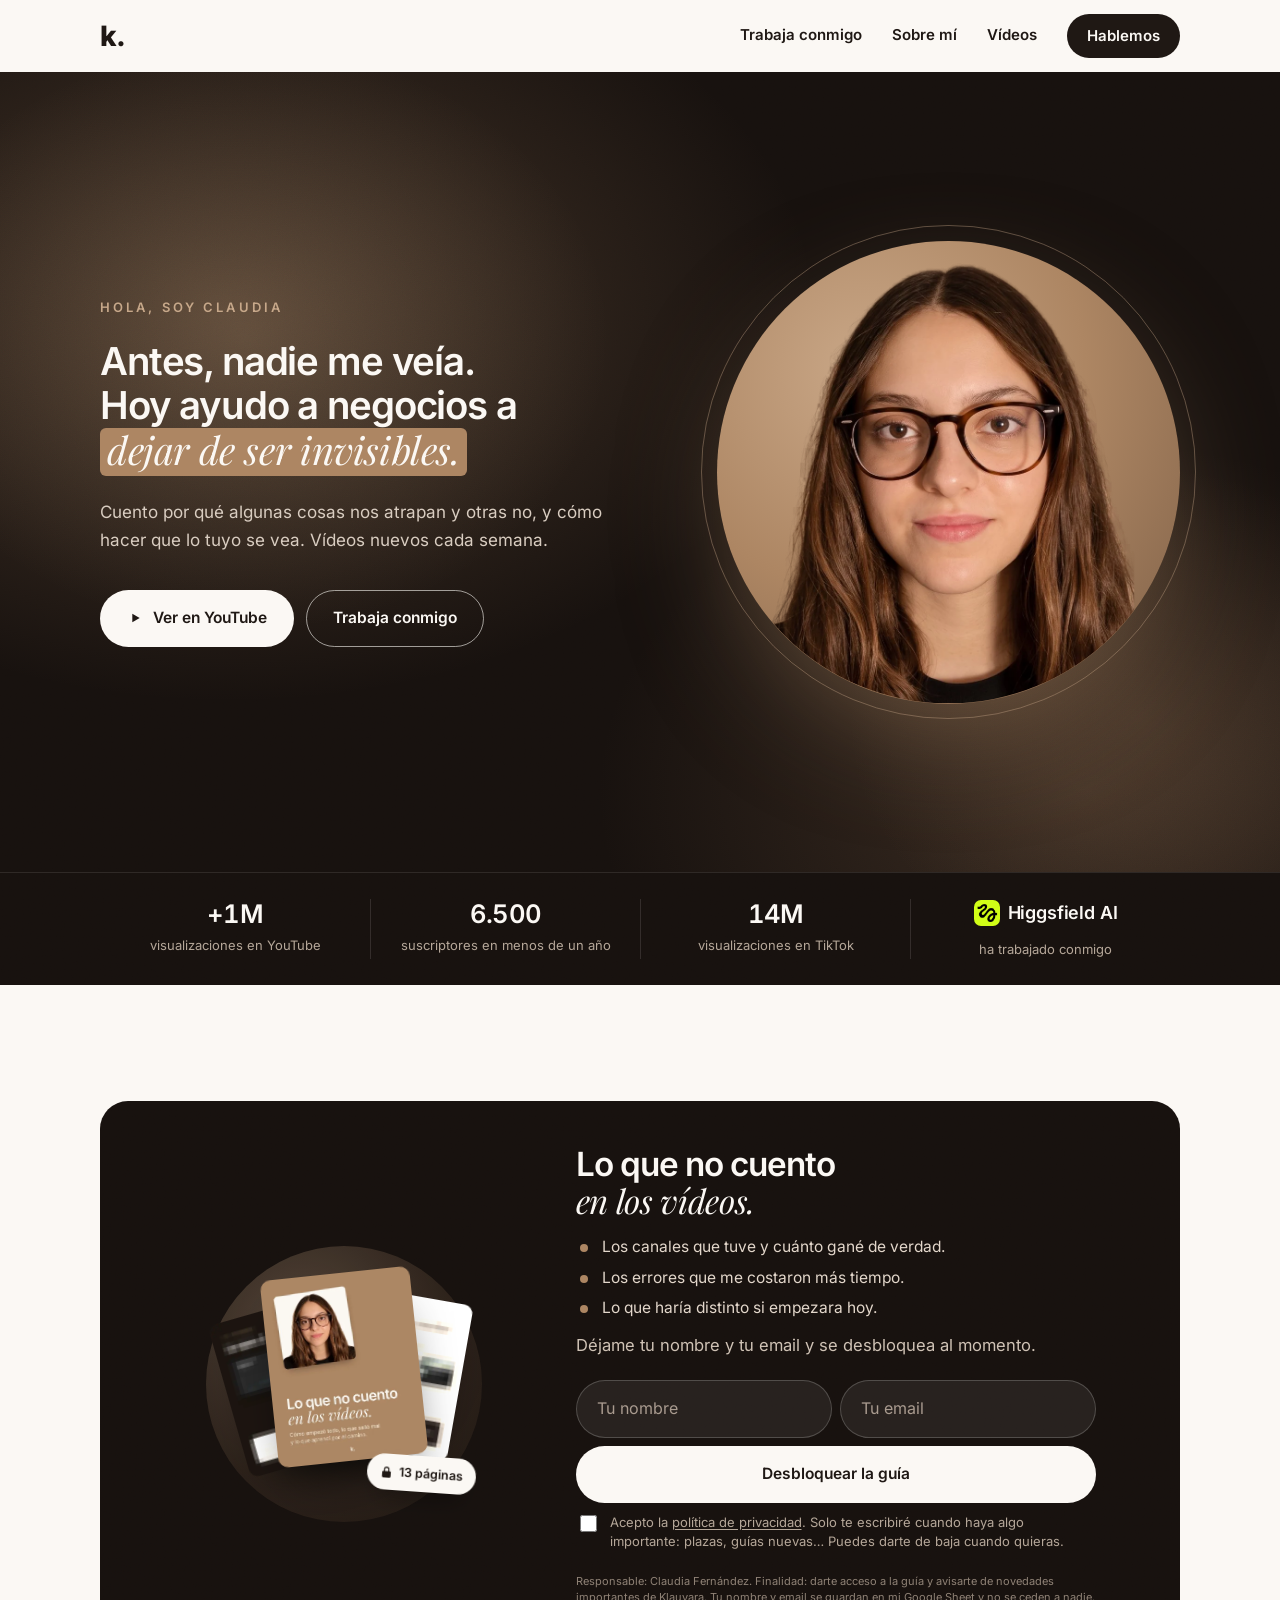
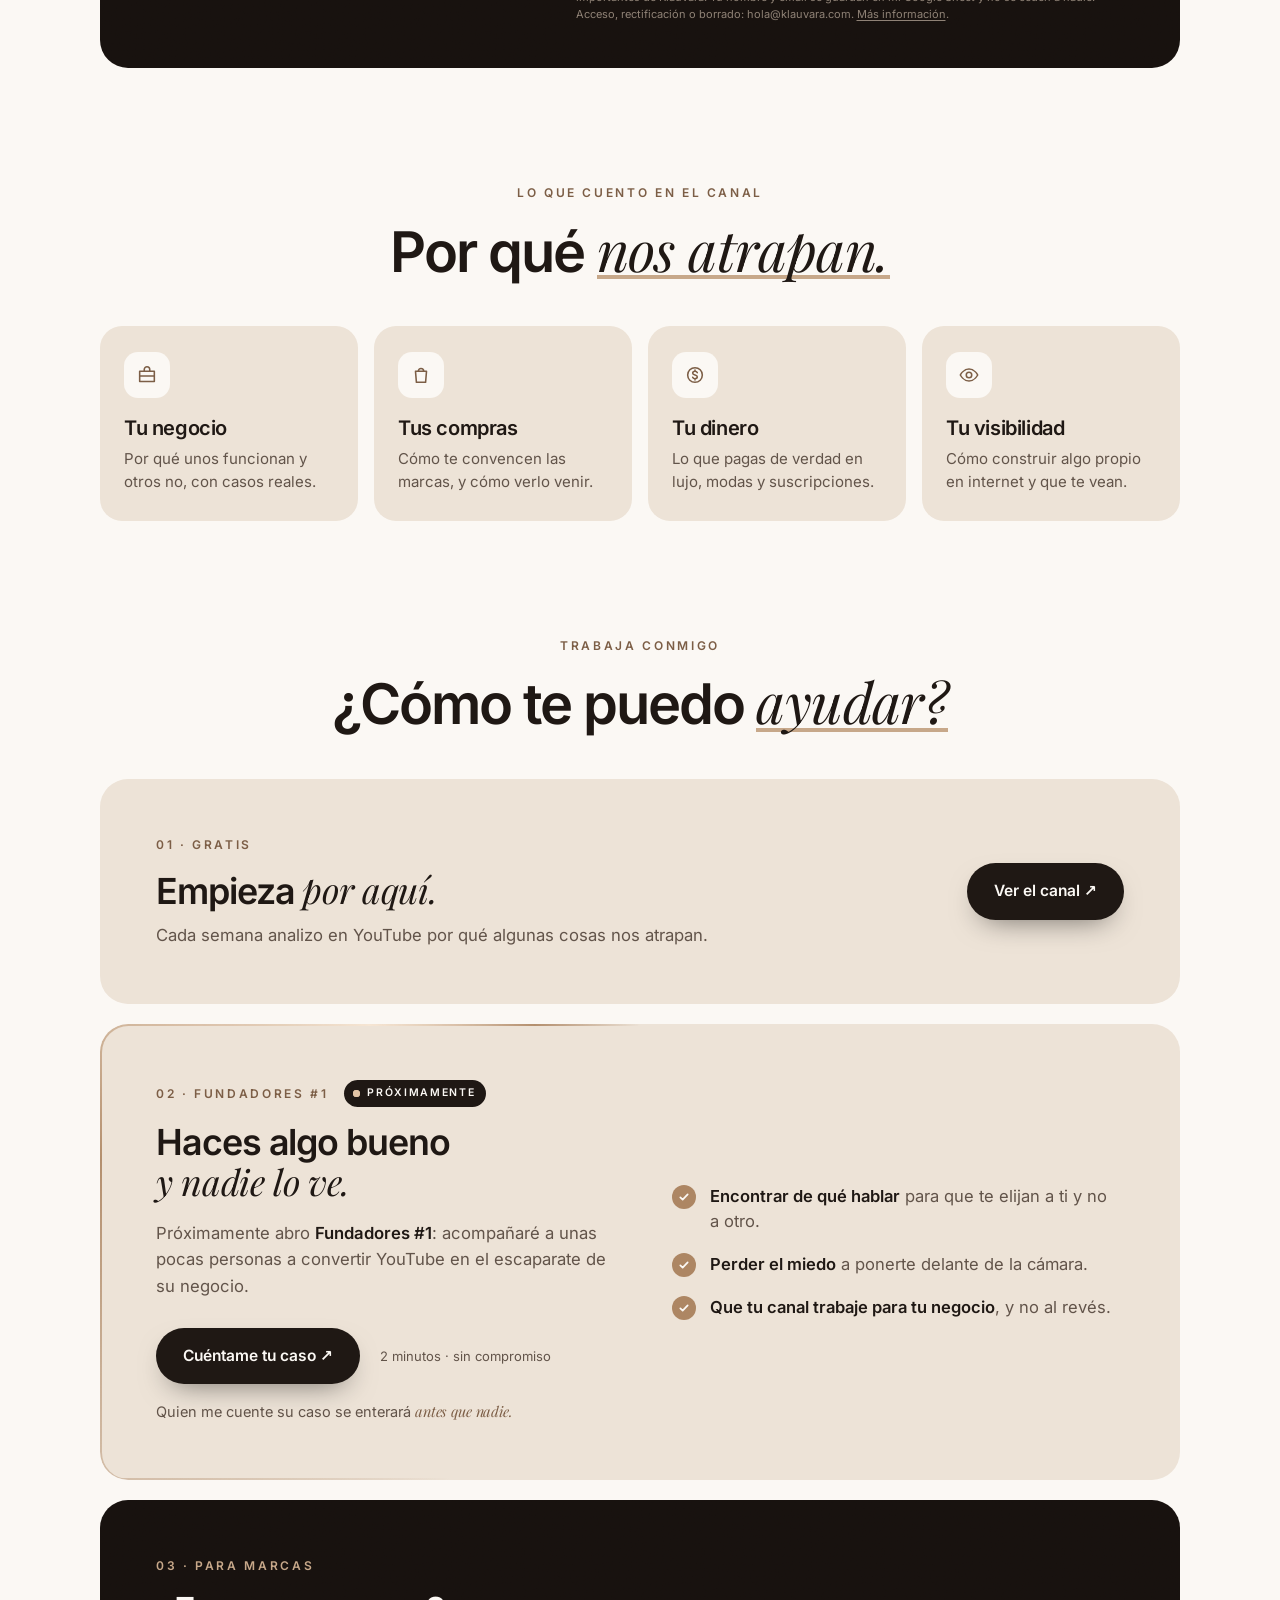
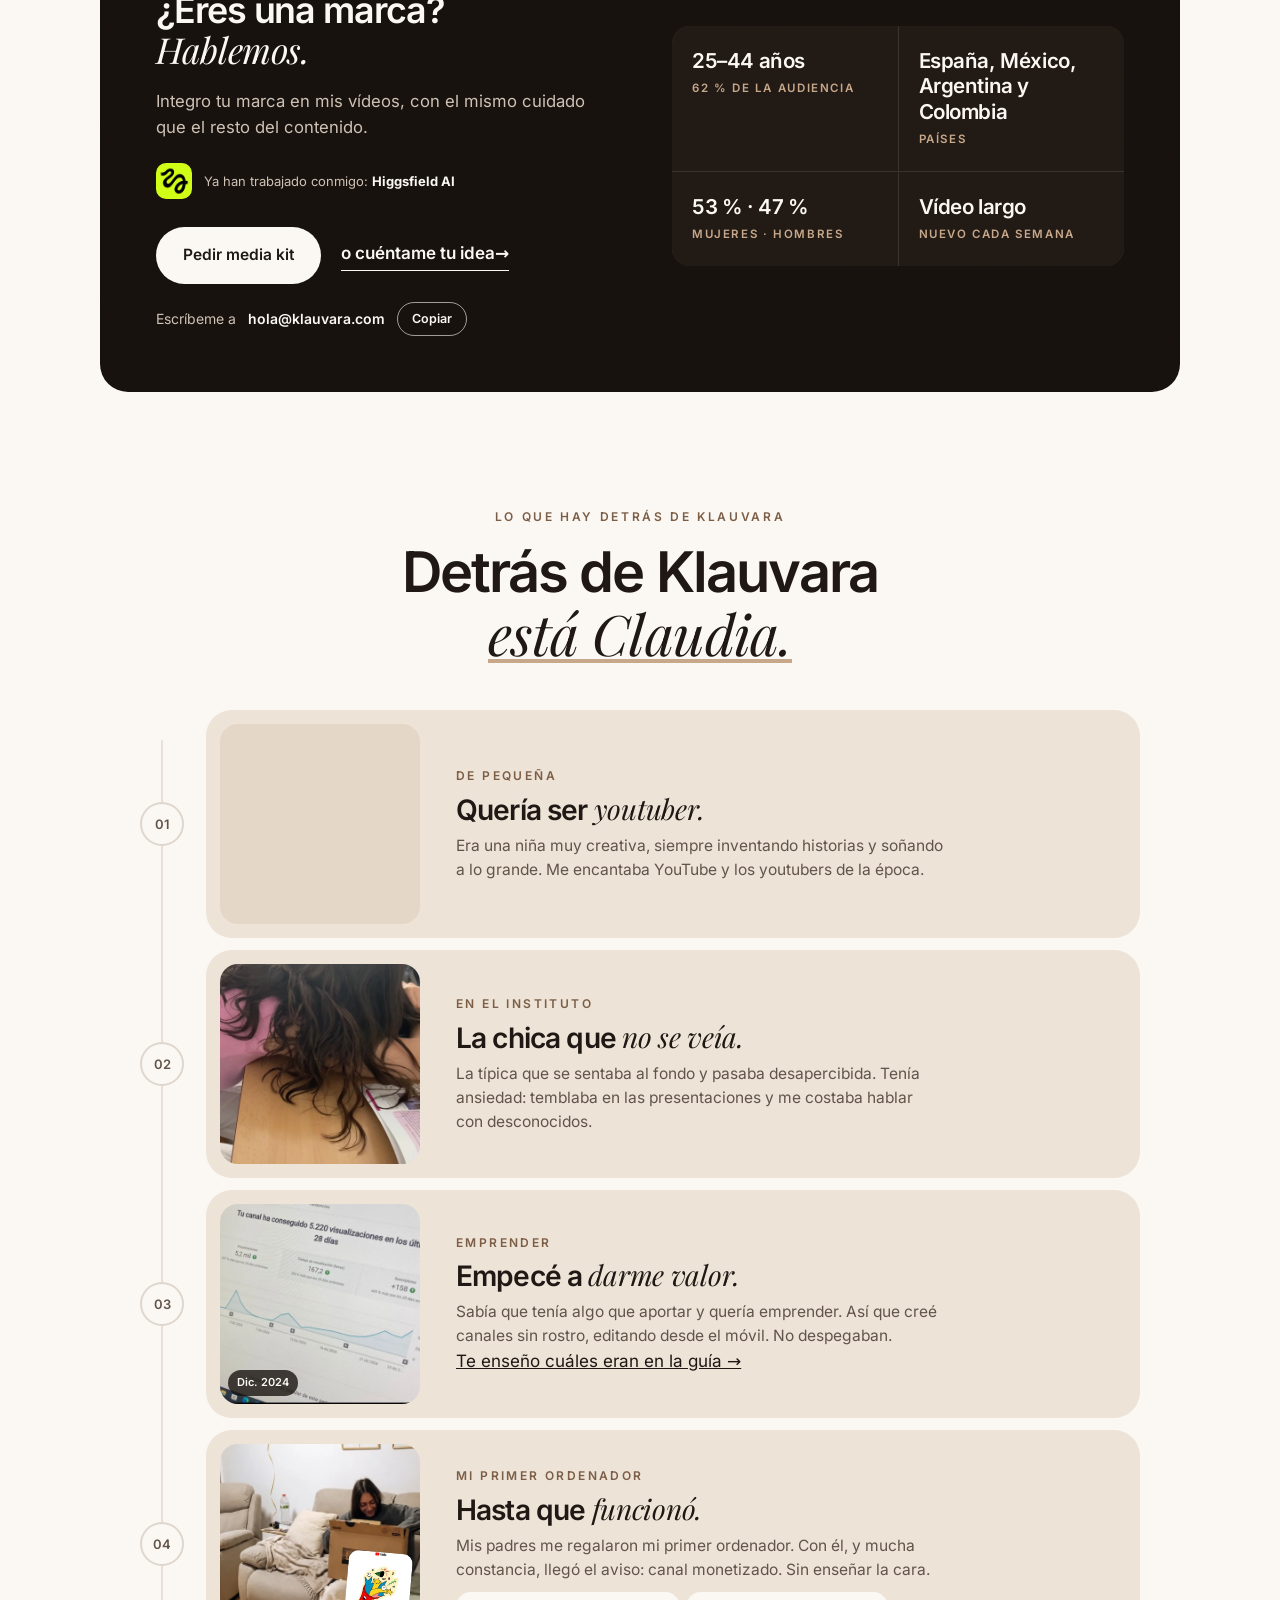
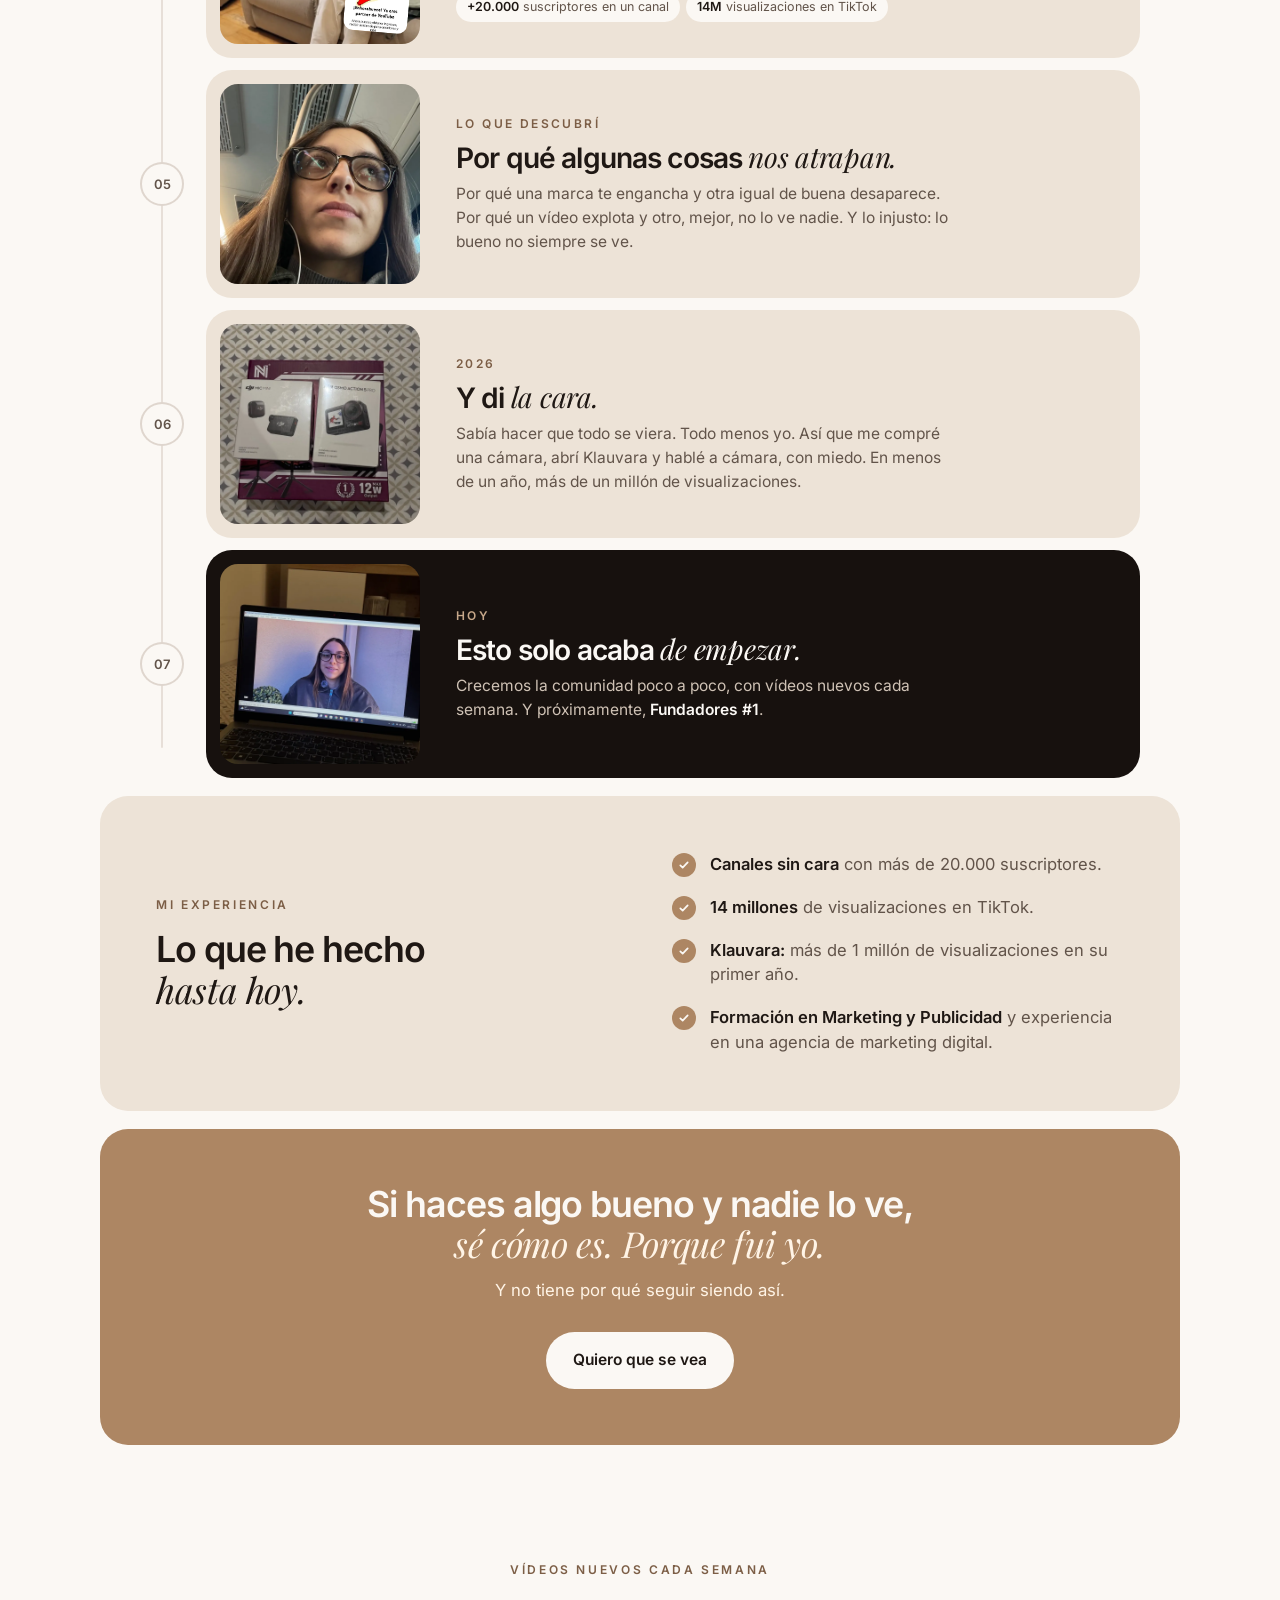
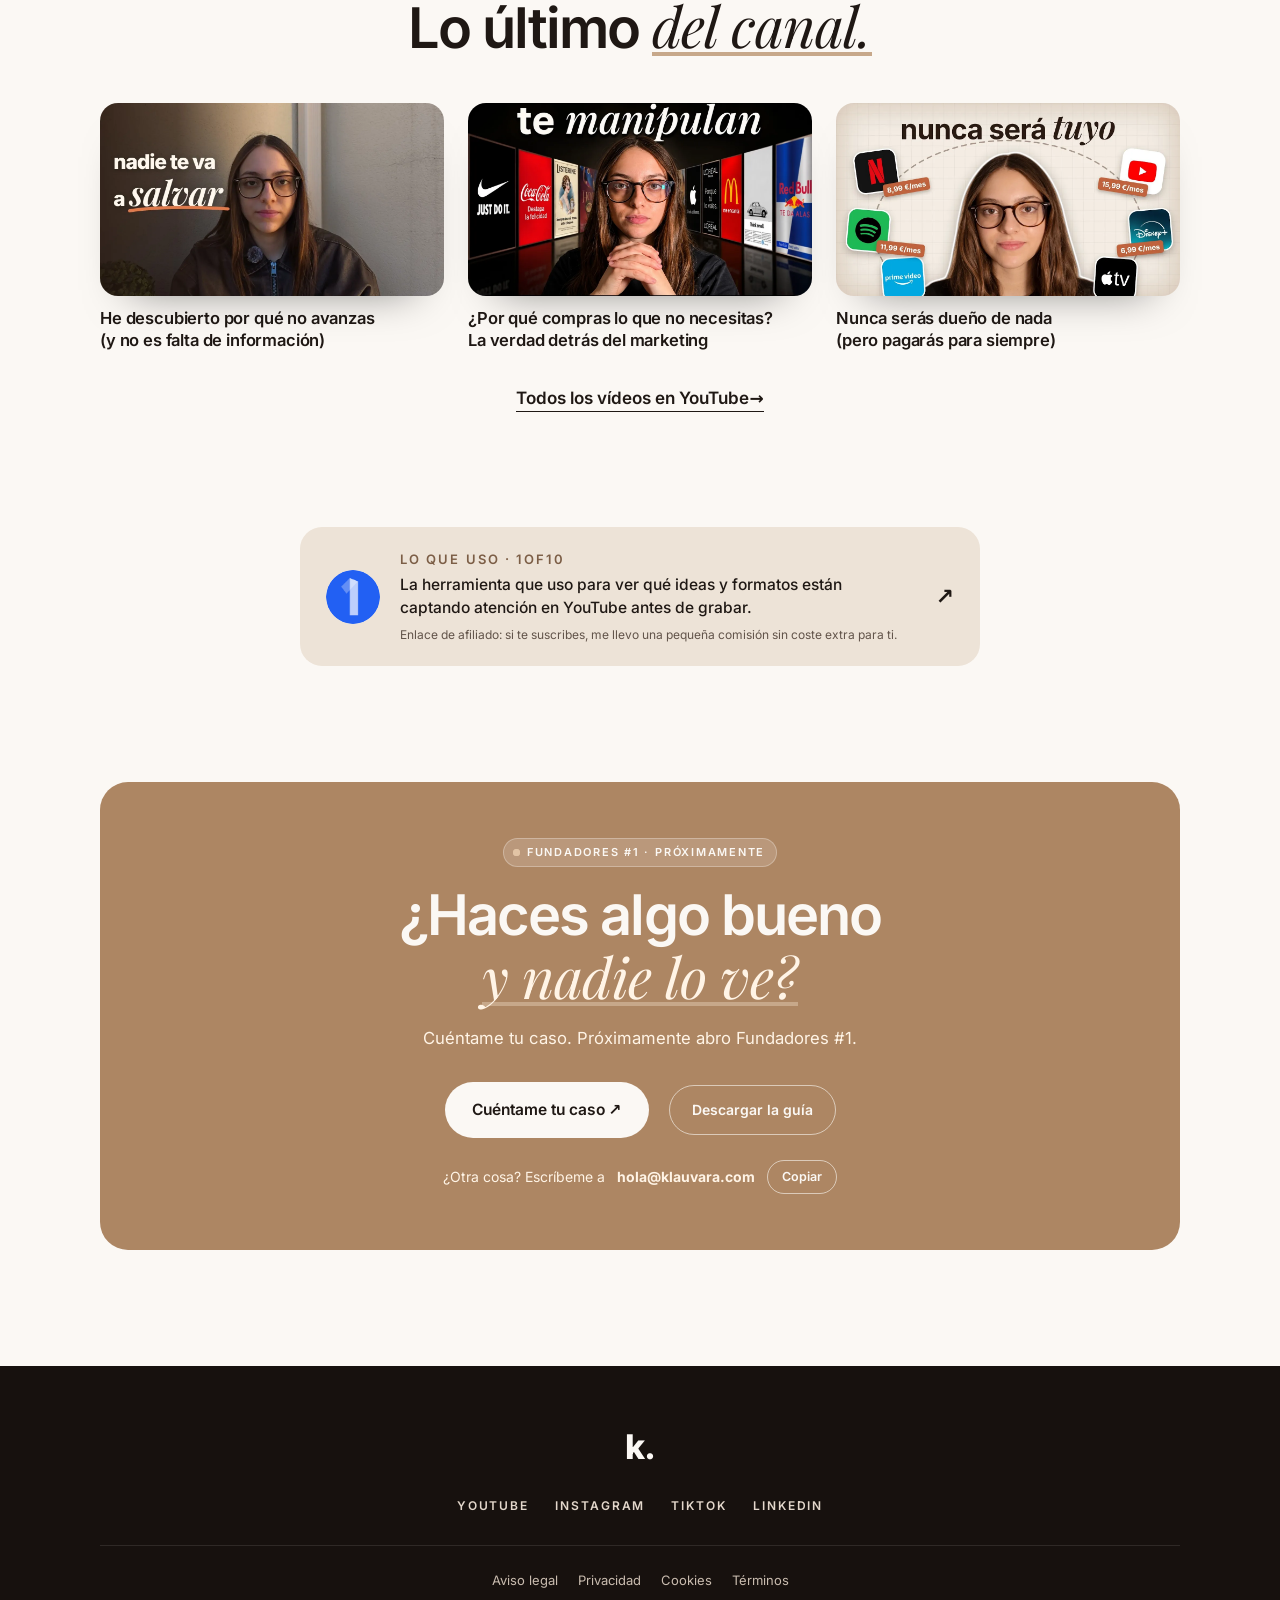
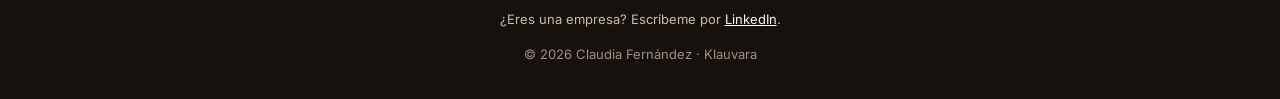
==== commit 7d955254: "Historia: captura de YouTube Studio en el paso de los canales sin rostro Co-Authored-By: Claude Opus" ====
--- a/index.html
+++ b/index.html
@@ -281,15 +281,13 @@
 .story__img { position: relative; margin: 0; aspect-ratio: 1; border-radius: 18px; overflow: hidden; background: #E4D7C8; }
 .story__img > img:first-child { width: 100%; height: 100%; object-fit: cover; transition: transform .8s var(--ease); }
 .story__card:hover .story__img > img:first-child { transform: scale(1.04); }
-.story__img--pixel { background: var(--night); }
-.story__img--pixel > img:first-child { transform: scale(1.5); }
-.story__card:hover .story__img--pixel > img:first-child { transform: scale(1.5); }
-.story__more { display: inline-flex; align-items: center; gap: 6px; margin-top: 10px; font-size: 13px; font-weight: 600; color: var(--tan-deep); text-decoration: none; border-bottom: 1.5px solid rgba(124, 94, 70, .35); padding-bottom: 2px; transition: border-color .25s, gap .25s var(--ease); }
+.story__card:hover .story__more { display: inline-flex; align-items: center; gap: 6px; margin-top: 10px; font-size: 13px; font-weight: 600; color: var(--tan-deep); text-decoration: none; border-bottom: 1.5px solid rgba(124, 94, 70, .35); padding-bottom: 2px; transition: border-color .25s, gap .25s var(--ease); }
 .story__more:hover { border-color: currentColor; gap: 9px; }
 .story__chips { display: flex; flex-wrap: wrap; gap: 6px; margin-top: 10px; }
 .story__chips li { font-size: 12.5px; color: var(--ink-soft); background: var(--paper); border-radius: 999px; padding: 5px 11px; }
 .story__chips b { color: var(--ink); font-weight: 600; }
 .story__step--now .story__body p b { color: var(--paper); font-weight: 600; }
+.story__date { position: absolute; left: 8px; bottom: 8px; padding: 4px 9px; border-radius: 999px; background: rgba(23, 17, 14, .78); color: var(--paper); font-size: 11px; font-weight: 600; }
 .story__img .sticker { position: absolute; right: 5%; bottom: 6%; width: 32%; height: auto; transform: rotate(5deg); border-radius: 10px; box-shadow: 0 18px 30px -14px rgba(31, 24, 20, .6); }
 .story__body { padding: 6px 20px 6px 0; }
 .story__when { display: block; font-size: 12px; font-weight: 600; letter-spacing: .2em; text-transform: uppercase; color: var(--tan-deep); }
@@ -711,7 +709,7 @@
           <li class="story__step reveal">
             <span class="story__dot" aria-hidden="true">03</span>
             <article class="story__card">
-              <figure class="story__img story__img--pixel"><img src="historia-2.webp" alt="Los canales sin cara de Claudia, pixelados" loading="lazy" decoding="async" width="1200" height="330"></figure>
+              <figure class="story__img"><img src="historia-studio.webp" alt="Estadísticas de YouTube Studio de uno de los canales sin rostro de Claudia, diciembre de 2024" loading="lazy" decoding="async" width="900" height="900"><span class="story__date">Dic. 2024</span></figure>
               <div class="story__body">
                 <span class="story__when">Emprender</span>
                 <h3>Empecé a <em>darme valor.</em></h3>
